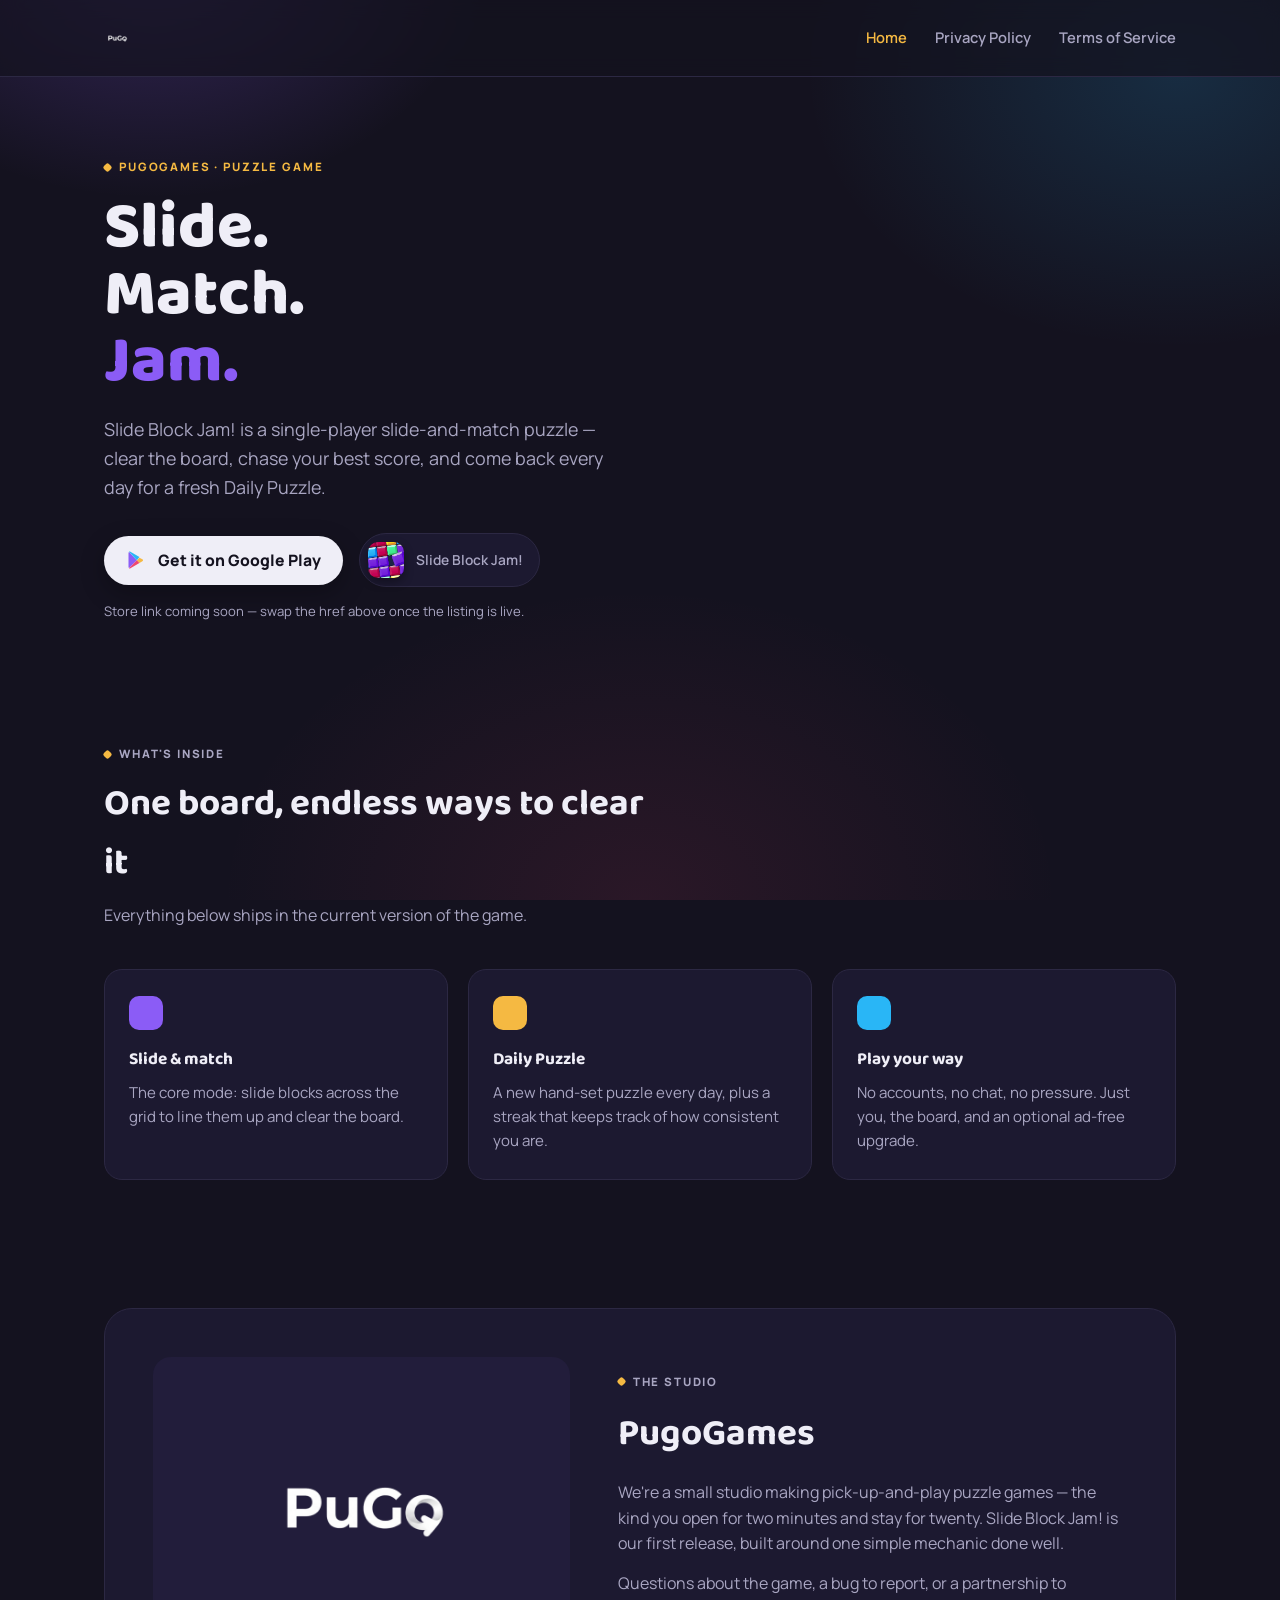
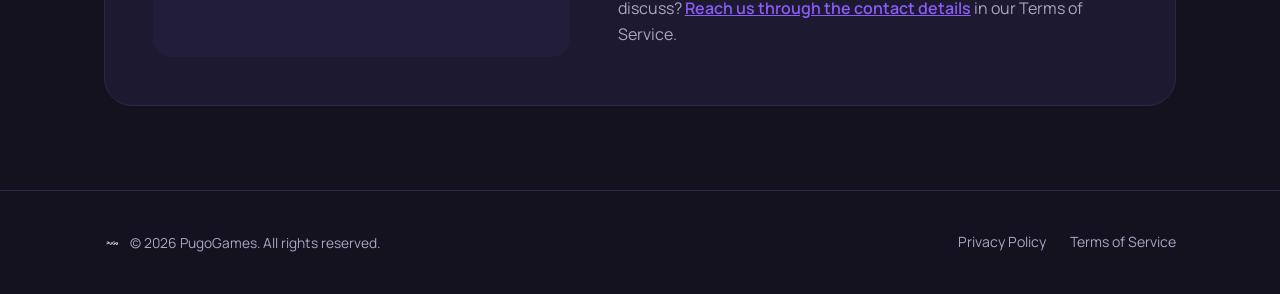
==== index.html @ 14d27149 "Add files via upload" ====
<!DOCTYPE html>
<html lang="en">
<head>
<meta charset="UTF-8">
<meta name="viewport" content="width=device-width, initial-scale=1.0">
<title>PugoGames — Slide Block Jam!</title>
<meta name="description" content="PugoGames is the studio behind Slide Block Jam!, a slide-and-match puzzle game for mobile. Get the game, and find our Privacy Policy and Terms of Service.">
<link rel="icon" href="slide-block-jam-icon.png">
<link rel="stylesheet" href="style.css">
</head>
<body>
<div class="bg-glow"></div>

<nav class="site-nav">
  <div class="wrap">
    <a href="index.html" class="brand">
      <img src="pugo-logo.png" alt="PugoGames logo">
    </a>
    <ul class="nav-links">
      <li><a href="index.html" class="current">Home</a></li>
      <li><a href="privacy/">Privacy Policy</a></li>
      <li><a href="terms/">Terms of Service</a></li>
    </ul>
  </div>
</nav>

<header class="hero">
  <div class="wrap hero-grid">
    <div>
      <p class="eyebrow">PugoGames · Puzzle Game</p>
      <h1 class="title">Slide.<br>Match.<br><span class="sw">Jam.</span></h1>
      <p class="tagline">Slide Block Jam! is a single-player slide-and-match puzzle — clear the board, chase your best score, and come back every day for a fresh Daily Puzzle.</p>
      <div class="cta-row">
        <a class="btn-store" href="#" aria-label="Get Slide Block Jam on Google Play">
          <svg viewBox="0 0 24 24" fill="none" xmlns="http://www.w3.org/2000/svg" aria-hidden="true">
            <path d="M3.6 2.4c-.4.3-.6.8-.6 1.4v16.4c0 .6.2 1.1.6 1.4l.1.1L13 12.4v-.1L3.7 2.3l-.1.1z" fill="#8b5cf6"/>
            <path d="M16.1 15.5l-3.1-3.1v-.1l3.1-3.1 3.6 2c1 .6 1 1.6 0 2.2l-3.6 2.1z" fill="#f5b942"/>
            <path d="M16.1 15.5L13 12.3 3.6 21.8c.4.4 1 .4 1.7.1l10.8-6.4" fill="#ef476f"/>
            <path d="M16.1 8.5L5.3 2.1c-.7-.4-1.3-.3-1.7 0L13 12.3l3.1-3.8z" fill="#29b6f6"/>
          </svg>
          Get it on Google Play
        </a>
        <div class="app-icon-badge">
          <img src="slide-block-jam-icon.png" alt="Slide Block Jam! app icon">
          <span>Slide Block Jam!</span>
        </div>
      </div>
      <p class="store-note" style="margin-top:14px;">Store link coming soon — swap the href above once the listing is live.</p>
    </div>

    <div class="grid-stage" aria-hidden="true">
      <div class="block-grid">
        <div class="block b-violet"></div>
        <div class="block b-coral"></div>
        <div class="block b-gold"></div>
        <div class="block b-teal"></div>

        <div class="block b-teal"></div>
        <div class="block b-coral"></div>
        <div class="block b-green"></div>
        <div class="block b-violet"></div>

        <div class="block b-violet"></div>
        <div class="block b-violet"></div>
        <div class="block empty"></div>
        <div class="block b-violet"></div>

        <div class="block b-coral"></div>
        <div class="block b-violet"></div>
        <div class="block b-coral"></div>
        <div class="block b-violet"></div>
      </div>
    </div>
  </div>
</header>

<section id="game">
  <div class="wrap">
    <div class="section-head">
      <p class="eyebrow">What's inside</p>
      <h2 class="h2">One board, endless ways to clear it</h2>
      <p>Everything below ships in the current version of the game.</p>
    </div>
    <div class="feature-row">
      <div class="feature-card">
        <div class="dot b-violet" style="background:var(--violet);"></div>
        <h3>Slide &amp; match</h3>
        <p>The core mode: slide blocks across the grid to line them up and clear the board.</p>
      </div>
      <div class="feature-card">
        <div class="dot" style="background:var(--gold);"></div>
        <h3>Daily Puzzle</h3>
        <p>A new hand-set puzzle every day, plus a streak that keeps track of how consistent you are.</p>
      </div>
      <div class="feature-card">
        <div class="dot" style="background:var(--teal);"></div>
        <h3>Play your way</h3>
        <p>No accounts, no chat, no pressure. Just you, the board, and an optional ad-free upgrade.</p>
      </div>
    </div>
  </div>
</section>

<section id="studio">
  <div class="wrap">
    <div class="studio">
      <div class="studio-mark">
        <img src="pugo-logo.png" alt="PugoGames logo">
      </div>
      <div>
        <p class="eyebrow">The studio</p>
        <h2 class="h2">PugoGames</h2>
        <p>We're a small studio making pick-up-and-play puzzle games — the kind you open for two minutes and stay for twenty. Slide Block Jam! is our first release, built around one simple mechanic done well.</p>
        <p>Questions about the game, a bug to report, or a partnership to discuss? <a href="terms/" style="color:var(--violet); font-weight:600;">Reach us through the contact details</a> in our Terms of Service.</p>
      </div>
    </div>
  </div>
</section>

<footer class="site-footer">
  <div class="wrap">
    <div class="footer-row">
      <div class="footer-brand">
        <img src="pugo-logo.png" alt="PugoGames">
        <span>© 2026 PugoGames. All rights reserved.</span>
      </div>
      <ul class="footer-links">
        <li><a href="privacy/">Privacy Policy</a></li>
        <li><a href="terms/">Terms of Service</a></li>
      </ul>
    </div>
  </div>
</footer>

</body>
</html>
---- style.css ----
/* =========================================================
   PugoGames — site stylesheet
   Palette pulled from the Slide Block Jam! app icon:
   violet / coral / gold / teal / green gems on deep ink navy.
   ========================================================= */

@import url('https://fonts.googleapis.com/css2?family=Baloo+2:wght@500;700;800&family=Manrope:wght@400;500;600;700;800&display=swap');

:root{
  --ink:#14121f;
  --panel:#1c1930;
  --panel-2:#221d3b;
  --line:#2c2843;
  --text:#efeef7;
  --muted:#a9a6c2;

  --violet:#8b5cf6;
  --violet-deep:#6a3fae;
  --coral:#ef476f;
  --gold:#f5b942;
  --teal:#29b6f6;
  --green:#34d399;

  --radius-lg:28px;
  --radius-md:18px;
  --radius-sm:10px;

  --font-display:'Baloo 2', system-ui, sans-serif;
  --font-body:'Manrope', -apple-system, BlinkMacSystemFont, "Segoe UI", sans-serif;
}

*,*::before,*::after{ box-sizing:border-box; }
html{ scroll-behavior:smooth; }

body{
  margin:0;
  background:var(--ink);
  color:var(--text);
  font-family:var(--font-body);
  line-height:1.6;
  font-size:16px;
  -webkit-font-smoothing:antialiased;
}

a{ color:inherit; }
img{ max-width:100%; display:block; }

.wrap{
  max-width:1120px;
  margin:0 auto;
  padding:0 24px;
}

/* ---------- background texture ---------- */
.bg-glow{
  position:fixed;
  inset:0;
  z-index:-1;
  background:
    radial-gradient(560px 420px at 12% -6%, rgba(139,92,246,0.28), transparent 60%),
    radial-gradient(620px 460px at 92% 8%, rgba(41,182,246,0.16), transparent 60%),
    radial-gradient(700px 520px at 50% 100%, rgba(239,71,111,0.10), transparent 60%),
    var(--ink);
}

/* ---------- nav ---------- */
.site-nav{
  position:sticky; top:0; z-index:40;
  backdrop-filter:blur(10px);
  background:rgba(20,18,31,0.72);
  border-bottom:1px solid var(--line);
}
.site-nav .wrap{
  display:flex; align-items:center; justify-content:space-between;
  height:76px;
}
.brand{
  display:flex; align-items:center; gap:12px;
  text-decoration:none;
  font-family:var(--font-display);
  font-weight:700;
  font-size:1.05rem;
  letter-spacing:0.01em;
}
.brand img{ height:26px; width:auto; }
.nav-links{
  display:flex; align-items:center; gap:28px;
  list-style:none; margin:0; padding:0;
  font-size:0.92rem; font-weight:600;
}
.nav-links a{
  text-decoration:none; color:var(--muted);
  transition:color .18s ease;
}
.nav-links a:hover, .nav-links a:focus-visible{ color:var(--text); }
.nav-links a.current{ color:var(--gold); }

/* ---------- hero ---------- */
.hero{
  padding:76px 0 40px;
}
.hero-grid{
  display:grid;
  grid-template-columns:1.05fr 0.95fr;
  gap:56px;
  align-items:center;
}
.eyebrow{
  display:inline-flex; align-items:center; gap:8px;
  font-family:var(--font-body);
  font-weight:800; font-size:0.72rem;
  letter-spacing:0.16em; text-transform:uppercase;
  color:var(--gold);
  margin:0 0 18px;
}
.eyebrow::before{
  content:""; width:7px; height:7px; border-radius:2px;
  background:var(--gold); display:inline-block;
  transform:rotate(45deg);
}
h1.title{
  font-family:var(--font-display);
  font-weight:800;
  font-size:clamp(2.5rem, 5.4vw, 4.1rem);
  line-height:1.02;
  margin:0 0 20px;
  letter-spacing:0.002em;
}
h1.title .sw{ color:var(--violet); }
.tagline{
  color:var(--muted);
  font-size:1.12rem;
  max-width:46ch;
  margin:0 0 32px;
}
.cta-row{
  display:flex; align-items:center; gap:16px; flex-wrap:wrap;
}
.btn-store{
  display:inline-flex; align-items:center; gap:12px;
  background:var(--text); color:var(--ink);
  padding:12px 22px; border-radius:100px;
  font-weight:800; font-size:0.98rem;
  text-decoration:none;
  box-shadow:0 8px 24px rgba(0,0,0,0.28);
  transition:transform .18s ease, box-shadow .18s ease;
}
.btn-store:hover{ transform:translateY(-2px); box-shadow:0 12px 30px rgba(0,0,0,0.34); }
.btn-store svg{ width:20px; height:20px; flex:none; }
.store-note{
  font-size:0.82rem; color:var(--muted);
}
.app-icon-badge{
  display:inline-flex; align-items:center; gap:12px;
  padding:8px 16px 8px 8px;
  border:1px solid var(--line);
  border-radius:100px;
  background:var(--panel);
}
.app-icon-badge img{
  width:36px; height:36px; border-radius:10px;
  box-shadow:0 4px 10px rgba(0,0,0,0.35);
}
.app-icon-badge span{ font-size:0.86rem; color:var(--muted); font-weight:600; }

/* ---------- signature block-grid visual ---------- */
.grid-stage{
  position:relative;
  aspect-ratio:1/1;
  max-width:420px;
  margin:0 auto;
}
.block-grid{
  display:grid;
  grid-template-columns:repeat(4,1fr);
  grid-template-rows:repeat(4,1fr);
  gap:12px;
  width:100%; height:100%;
}
.block{
  border-radius:16px;
  position:relative;
  box-shadow:
    inset 0 2px 0 rgba(255,255,255,0.35),
    inset 0 -10px 18px rgba(0,0,0,0.25),
    0 10px 18px rgba(0,0,0,0.30);
  transform:translateY(0);
  animation:drift 5.5s ease-in-out infinite;
  cursor:pointer;
  transition:transform .25s ease, box-shadow .25s ease, filter .25s ease;
}
.block:hover{
  transform:translateY(-8px) scale(1.04);
  filter:brightness(1.12);
  box-shadow:
    inset 0 2px 0 rgba(255,255,255,0.45),
    inset 0 -10px 18px rgba(0,0,0,0.25),
    0 18px 26px rgba(0,0,0,0.38);
}
.block.empty{ box-shadow:none; background:transparent; animation:none; }
.b-violet{ background:linear-gradient(155deg,#a680ff,var(--violet) 55%,#5c2fb0); }
.b-coral{ background:linear-gradient(155deg,#ff86a4,var(--coral) 55%,#b81f45); }
.b-gold{ background:linear-gradient(155deg,#ffe08a,var(--gold) 55%,#c98a10); }
.b-teal{ background:linear-gradient(155deg,#8fe0ff,var(--teal) 55%,#0f7fb0); }
.b-green{ background:linear-gradient(155deg,#94f5cf,var(--green) 55%,#0f9a6c); }

.block:nth-child(1){ animation-delay:.0s }
.block:nth-child(2){ animation-delay:.6s }
.block:nth-child(3){ animation-delay:1.2s }
.block:nth-child(4){ animation-delay:.3s }
.block:nth-child(5){ animation-delay:.9s }
.block:nth-child(6){ animation-delay:1.5s }
.block:nth-child(7){ animation-delay:.15s }
.block:nth-child(8){ animation-delay:.75s }
.block:nth-child(9){ animation-delay:1.35s }
.block:nth-child(10){ animation-delay:.45s }
.block:nth-child(11){ animation-delay:1.05s }
.block:nth-child(12){ animation-delay:1.65s }
.block:nth-child(13){ animation-delay:.25s }
.block:nth-child(14){ animation-delay:.85s }
.block:nth-child(15){ animation-delay:1.45s }
.block:nth-child(16){ animation-delay:.55s }

@keyframes drift{
  0%, 100%{ transform:translateY(0); }
  50%{ transform:translateY(-7px); }
}
@media (prefers-reduced-motion: reduce){
  .block{ animation:none !important; transition:none !important; }
}

/* ---------- sections ---------- */
section{ padding:64px 0; }
.section-head{ max-width:56ch; margin:0 0 40px; }
.section-head .eyebrow{ margin-bottom:12px; }
h2.h2{
  font-family:var(--font-display);
  font-weight:700;
  font-size:clamp(1.7rem, 3vw, 2.3rem);
  margin:0 0 10px;
}
.section-head p{ color:var(--muted); margin:0; }

.feature-row{
  display:grid;
  grid-template-columns:repeat(3,1fr);
  gap:20px;
}
.feature-card{
  background:var(--panel);
  border:1px solid var(--line);
  border-radius:var(--radius-md);
  padding:26px 24px;
}
.feature-card .dot{
  width:34px; height:34px; border-radius:10px;
  margin-bottom:16px;
}
.feature-card h3{
  font-family:var(--font-display);
  font-size:1.08rem; margin:0 0 8px; font-weight:700;
}
.feature-card p{
  color:var(--muted); font-size:0.94rem; margin:0;
}

.studio{
  display:grid;
  grid-template-columns:0.9fr 1.1fr;
  gap:48px;
  align-items:center;
  background:var(--panel);
  border:1px solid var(--line);
  border-radius:var(--radius-lg);
  padding:48px;
}
.studio-mark{
  display:flex; align-items:center; justify-content:center;
  background:var(--panel-2);
  border-radius:var(--radius-md);
  padding:40px;
}
.studio-mark img{ width:100%; max-width:220px; }
.studio h2.h2{ margin-bottom:16px; }
.studio p{ color:var(--muted); margin:0 0 14px; }
.studio p:last-child{ margin-bottom:0; }

/* ---------- footer ---------- */
footer.site-footer{
  border-top:1px solid var(--line);
  padding:40px 0;
  margin-top:20px;
}
.footer-row{
  display:flex; align-items:center; justify-content:space-between;
  flex-wrap:wrap; gap:16px;
}
.footer-brand{
  display:flex; align-items:center; gap:10px;
  font-size:0.86rem; color:var(--muted);
}
.footer-brand img{ height:16px; }
.footer-links{
  display:flex; gap:24px; list-style:none; margin:0; padding:0;
  font-size:0.88rem;
}
.footer-links a{
  text-decoration:none; color:var(--muted);
  transition:color .18s ease;
}
.footer-links a:hover{ color:var(--text); }
.footer-fine{
  color:var(--muted); font-size:0.78rem; margin-top:18px;
}

/* ---------- responsive ---------- */
@media (max-width: 880px){
  .hero-grid{ grid-template-columns:1fr; }
  .grid-stage{ order:-1; max-width:320px; }
  .feature-row{ grid-template-columns:1fr; }
  .studio{ grid-template-columns:1fr; padding:32px; }
  .nav-links{ gap:18px; }
}

/* ---------- legal pages (privacy / terms) ---------- */
.legal-wrap{ max-width:760px; margin:0 auto; padding:48px 24px 96px; }
.legal-wrap h1{ font-family:var(--font-display); font-size:1.9rem; margin:0 0 4px; }
.legal-wrap .updated{ color:var(--muted); font-size:0.92rem; margin-bottom:32px; }
.legal-wrap h2{ font-size:1.25rem; margin:40px 0 12px; padding-top:8px; border-top:1px solid var(--line); font-family:var(--font-display); }
.legal-wrap h2:first-of-type{ border-top:none; padding-top:0; }
.legal-wrap h3{ font-size:1.02rem; margin:22px 0 8px; color:var(--violet); }
.legal-wrap p, .legal-wrap li{ color:var(--text); }
.legal-wrap ul{ padding-left:1.3em; }
.legal-wrap li{ margin-bottom:6px; }
.legal-wrap a{ color:var(--violet); }
.legal-wrap .card{ background:var(--panel); border:1px solid var(--line); border-radius:12px; padding:16px 20px; margin:16px 0; }
.legal-wrap .notice{ background:rgba(245,185,66,0.10); border:1px solid rgba(245,185,66,0.4); border-radius:12px; padding:16px 20px; margin:28px 0; font-size:0.94rem; }
.legal-wrap table{ width:100%; border-collapse:collapse; margin:12px 0; }
.legal-wrap th, .legal-wrap td{ text-align:left; padding:8px 10px; border-bottom:1px solid var(--line); font-size:0.94rem; vertical-align:top; }
.legal-wrap th{ color:var(--muted); font-weight:600; }
.legal-wrap .caps{ font-size:0.92rem; text-transform:uppercase; letter-spacing:0.02em; color:var(--muted); }
.legal-wrap footer{ margin-top:56px; padding-top:20px; border-top:1px solid var(--line); color:var(--muted); font-size:0.85rem; }
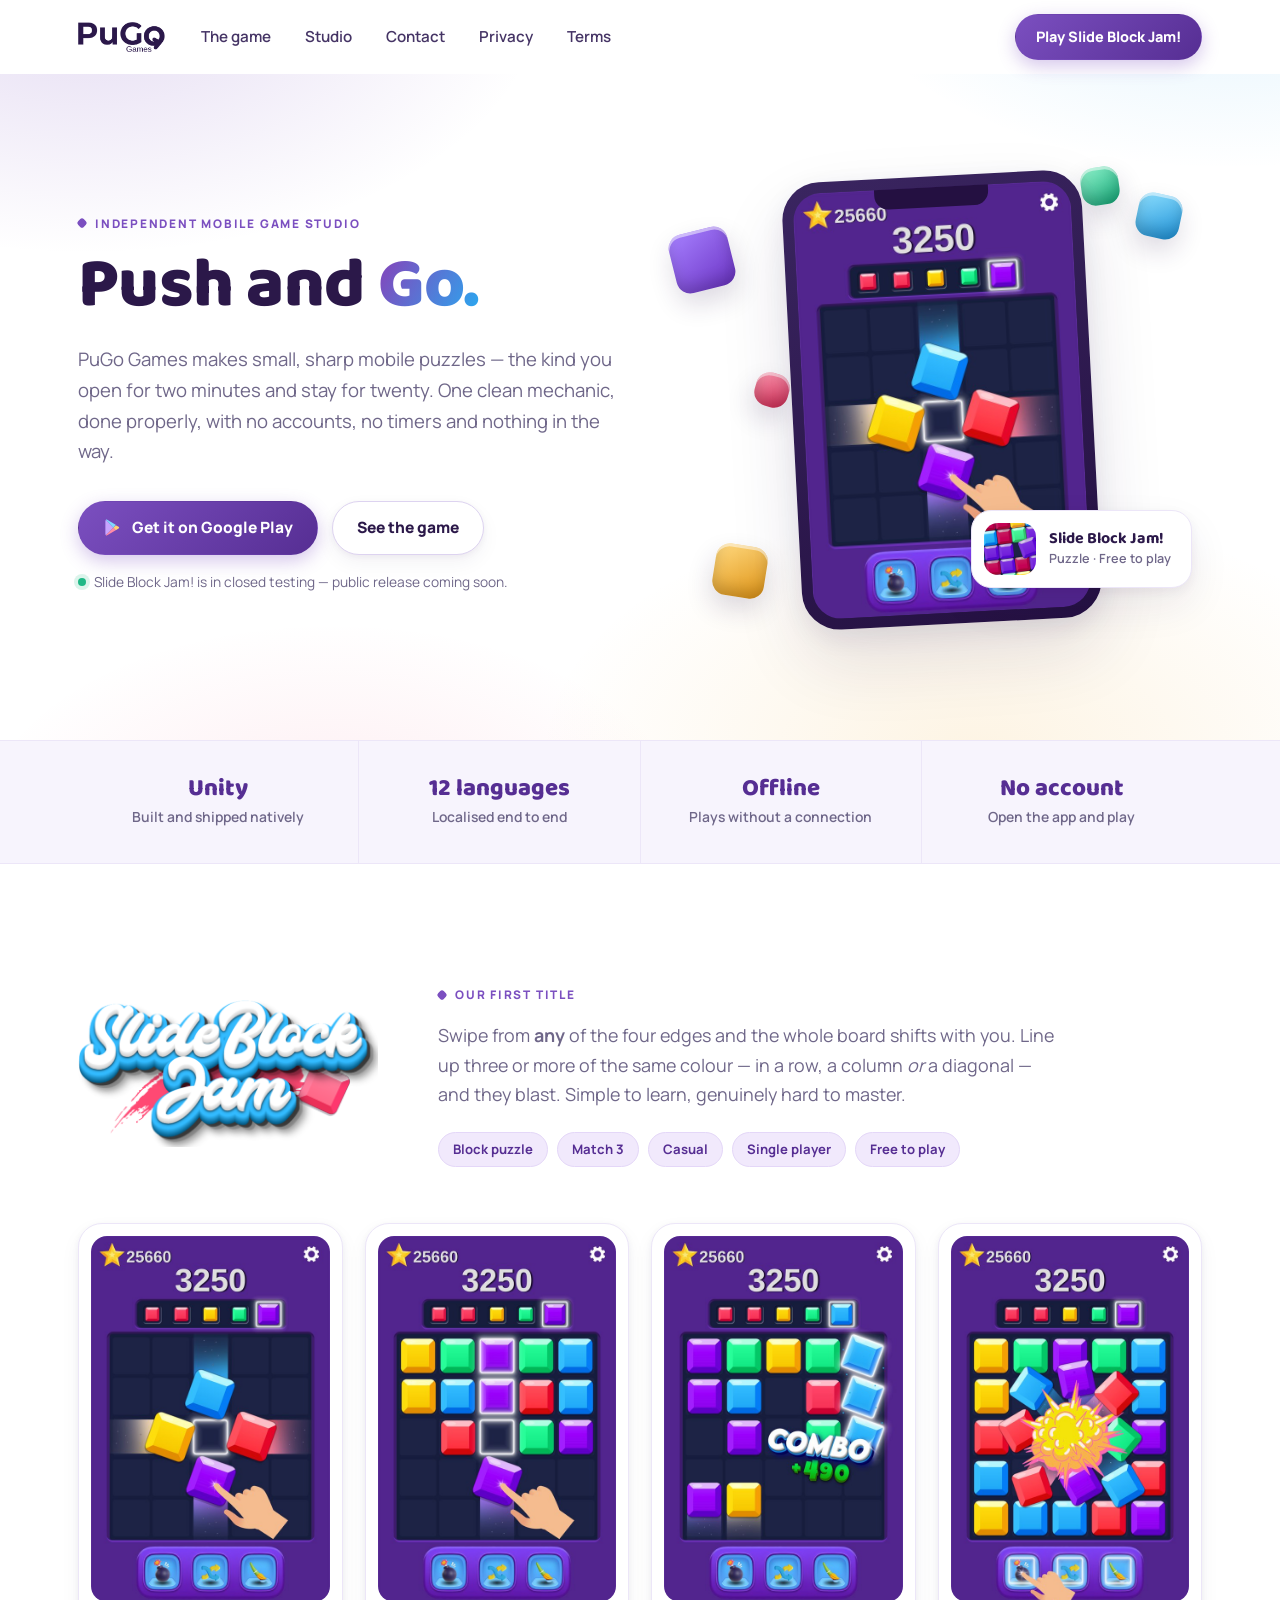
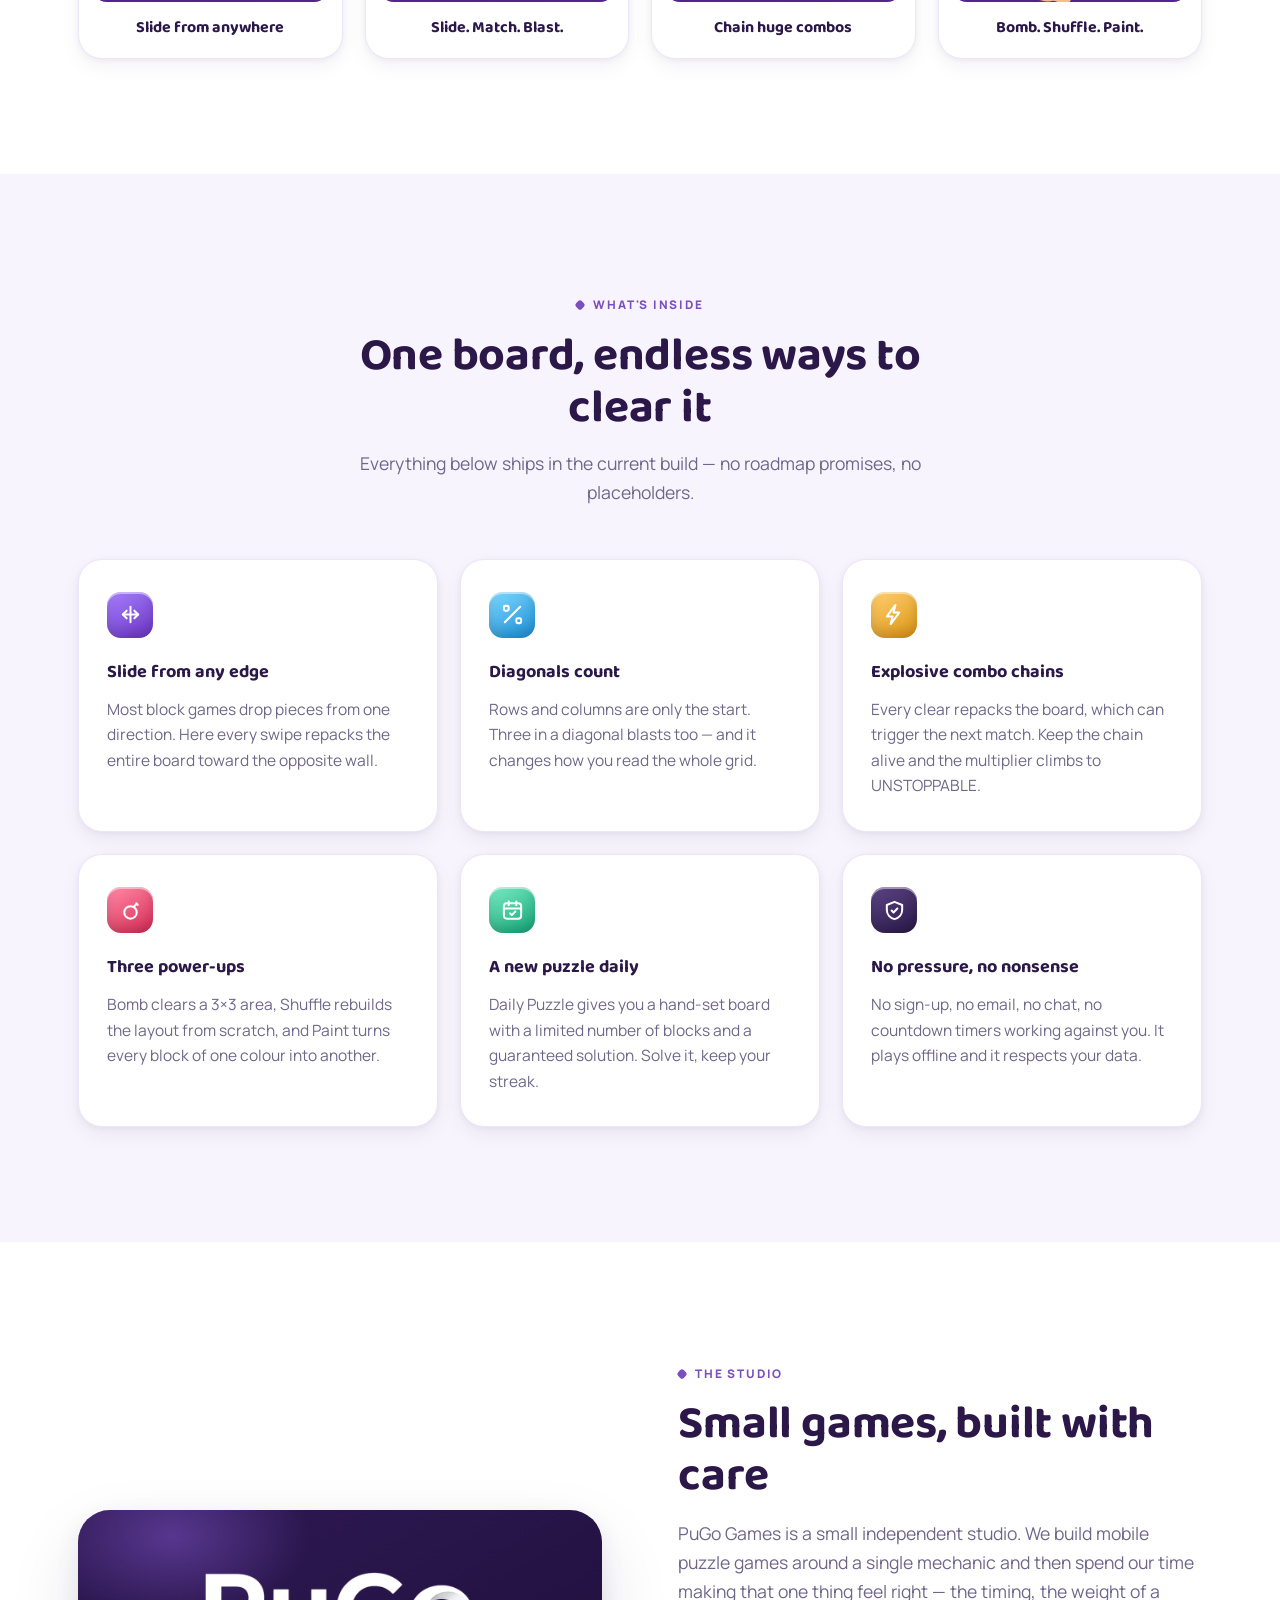
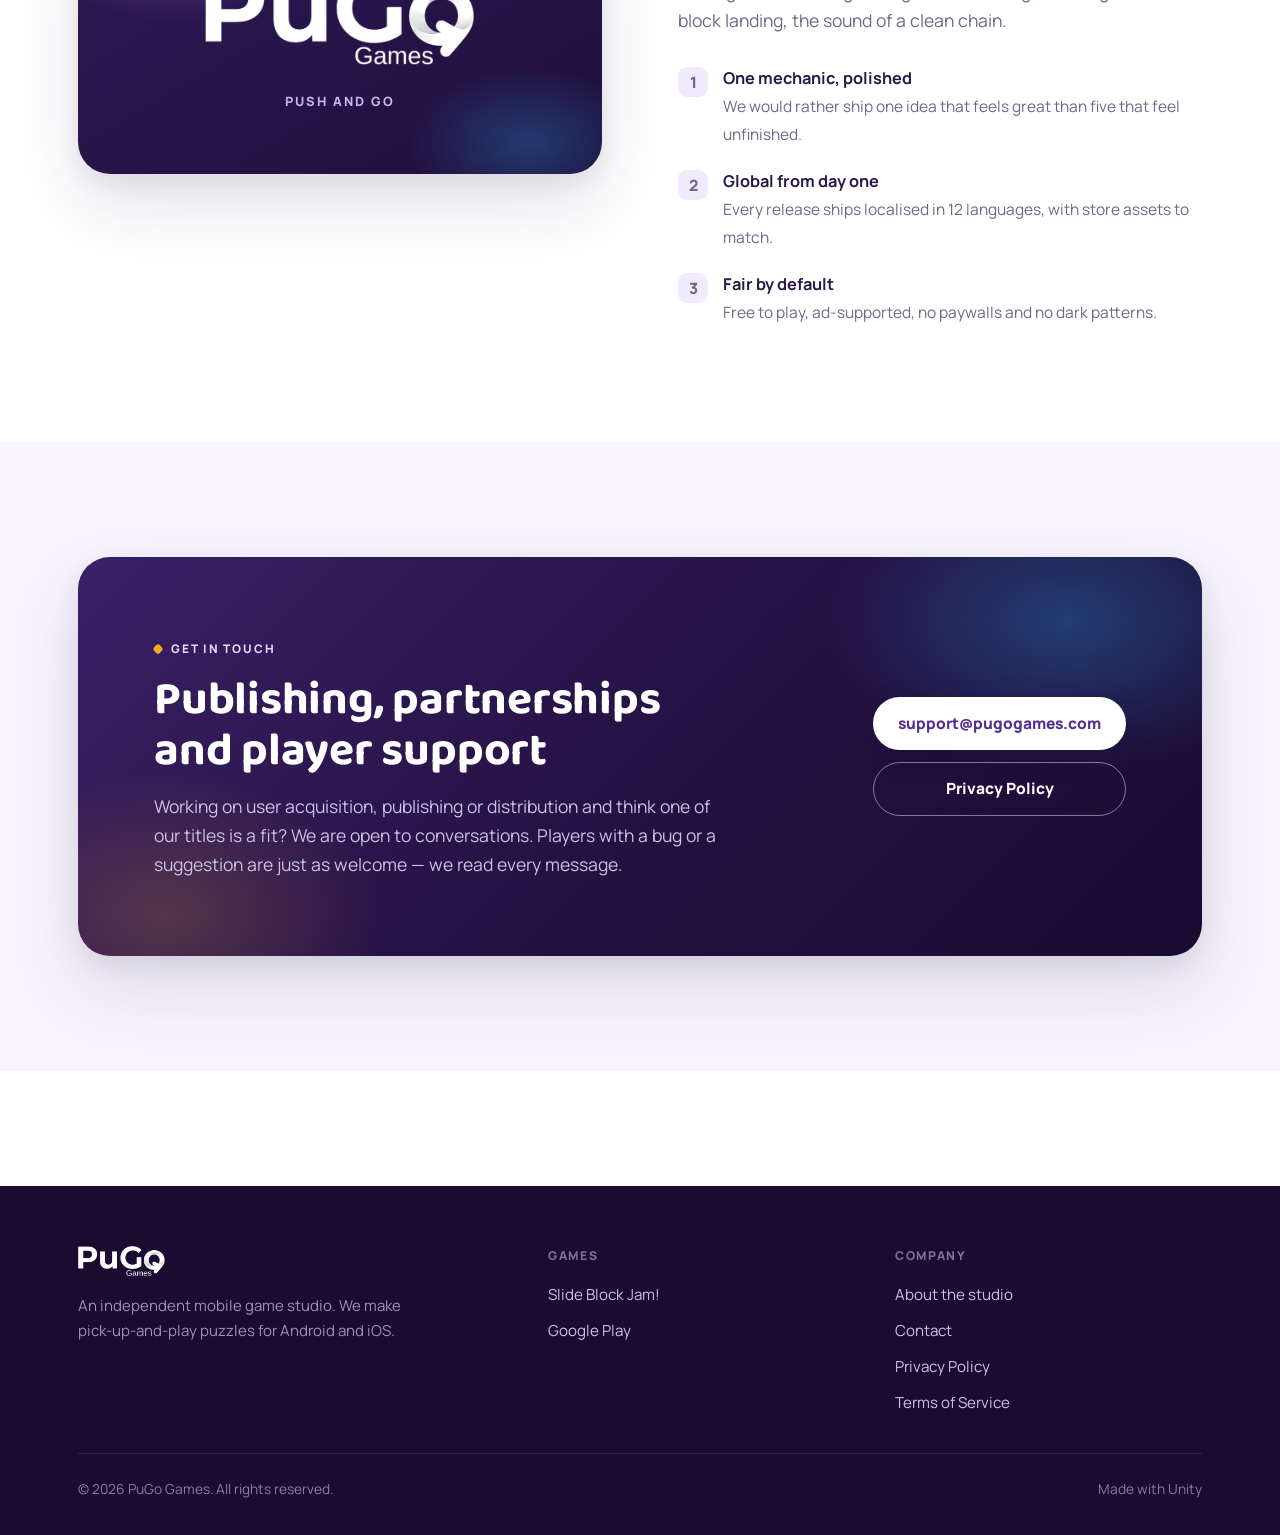
==== commit 06cc5ffe: "Add files via upload" ====
--- a/index.html
+++ b/index.html
@@ -3,134 +3,324 @@
 <head>
 <meta charset="UTF-8">
 <meta name="viewport" content="width=device-width, initial-scale=1.0">
-<title>PugoGames — Slide Block Jam!</title>
-<meta name="description" content="PugoGames is the studio behind Slide Block Jam!, a slide-and-match puzzle game for mobile. Get the game, and find our Privacy Policy and Terms of Service.">
-<link rel="icon" href="slide-block-jam-icon.png">
+<title>PuGo Games — Mobile puzzle games. Push and Go.</title>
+<meta name="description" content="PuGo Games is an independent mobile game studio building pick-up-and-play puzzles. Our first title is Slide Block Jam! — slide blocks from any edge, match colours and clear the board.">
+<meta name="theme-color" content="#7b4fc0">
+<link rel="canonical" href="https://pugogames.com/">
+
+<meta property="og:type" content="website">
+<meta property="og:url" content="https://pugogames.com/">
+<meta property="og:site_name" content="PuGo Games">
+<meta property="og:title" content="PuGo Games — Mobile puzzle games. Push and Go.">
+<meta property="og:description" content="An independent mobile game studio building pick-up-and-play puzzles. First title: Slide Block Jam!">
+<meta property="og:image" content="https://pugogames.com/sbj-icon.png">
+<meta name="twitter:card" content="summary_large_image">
+
+<link rel="icon" href="sbj-icon.png">
+<link rel="apple-touch-icon" href="sbj-icon.png">
+
+<link rel="preconnect" href="https://fonts.googleapis.com">
+<link rel="preconnect" href="https://fonts.gstatic.com" crossorigin>
+<link href="https://fonts.googleapis.com/css2?family=Baloo+2:wght@600;700;800&family=Manrope:wght@400;500;600;700;800&display=swap" rel="stylesheet">
 <link rel="stylesheet" href="style.css">
+<script>document.documentElement.classList.add('js');</script>
 </head>
 <body>
-<div class="bg-glow"></div>
+
+<a class="skip-link" href="#main">Skip to content</a>
 
 <nav class="site-nav">
-  <div class="wrap">
-    <a href="index.html" class="brand">
-      <img src="pugo-logo.png" alt="PugoGames logo">
+  <div class="wrap nav-inner">
+    <a href="./" class="brand" aria-label="PuGo Games — home">
+      <img src="pugo-wordmark-ink.png" alt="PuGo Games" width="640" height="221">
     </a>
-    <ul class="nav-links">
-      <li><a href="index.html" class="current">Home</a></li>
-      <li><a href="privacy/">Privacy Policy</a></li>
-      <li><a href="terms/">Terms of Service</a></li>
+
+    <ul class="nav-links" id="nav-links">
+      <li><a href="#game">The game</a></li>
+      <li><a href="#studio">Studio</a></li>
+      <li><a href="#contact">Contact</a></li>
+      <li><a href="privacy/">Privacy</a></li>
+      <li><a href="terms/">Terms</a></li>
     </ul>
+
+    <a class="btn btn-primary btn-sm nav-cta" href="#game">Play Slide Block Jam!</a>
+
+    <button class="nav-toggle" type="button" aria-expanded="false" aria-controls="nav-links" aria-label="Menu">
+      <span></span><span></span><span></span>
+    </button>
   </div>
 </nav>
 
-<header class="hero">
-  <div class="wrap hero-grid">
-    <div>
-      <p class="eyebrow">PugoGames · Puzzle Game</p>
-      <h1 class="title">Slide.<br>Match.<br><span class="sw">Jam.</span></h1>
-      <p class="tagline">Slide Block Jam! is a single-player slide-and-match puzzle — clear the board, chase your best score, and come back every day for a fresh Daily Puzzle.</p>
-      <div class="cta-row">
-        <a class="btn-store" href="#" aria-label="Get Slide Block Jam on Google Play">
-          <svg viewBox="0 0 24 24" fill="none" xmlns="http://www.w3.org/2000/svg" aria-hidden="true">
-            <path d="M3.6 2.4c-.4.3-.6.8-.6 1.4v16.4c0 .6.2 1.1.6 1.4l.1.1L13 12.4v-.1L3.7 2.3l-.1.1z" fill="#8b5cf6"/>
-            <path d="M16.1 15.5l-3.1-3.1v-.1l3.1-3.1 3.6 2c1 .6 1 1.6 0 2.2l-3.6 2.1z" fill="#f5b942"/>
-            <path d="M16.1 15.5L13 12.3 3.6 21.8c.4.4 1 .4 1.7.1l10.8-6.4" fill="#ef476f"/>
-            <path d="M16.1 8.5L5.3 2.1c-.7-.4-1.3-.3-1.7 0L13 12.3l3.1-3.8z" fill="#29b6f6"/>
-          </svg>
-          Get it on Google Play
-        </a>
-        <div class="app-icon-badge">
-          <img src="slide-block-jam-icon.png" alt="Slide Block Jam! app icon">
-          <span>Slide Block Jam!</span>
-        </div>
-      </div>
-      <p class="store-note" style="margin-top:14px;">Store link coming soon — swap the href above once the listing is live.</p>
-    </div>
-
-    <div class="grid-stage" aria-hidden="true">
-      <div class="block-grid">
-        <div class="block b-violet"></div>
-        <div class="block b-coral"></div>
-        <div class="block b-gold"></div>
-        <div class="block b-teal"></div>
-
-        <div class="block b-teal"></div>
-        <div class="block b-coral"></div>
-        <div class="block b-green"></div>
-        <div class="block b-violet"></div>
-
-        <div class="block b-violet"></div>
-        <div class="block b-violet"></div>
-        <div class="block empty"></div>
-        <div class="block b-violet"></div>
-
-        <div class="block b-coral"></div>
-        <div class="block b-violet"></div>
-        <div class="block b-coral"></div>
-        <div class="block b-violet"></div>
-      </div>
-    </div>
-  </div>
-</header>
-
-<section id="game">
-  <div class="wrap">
-    <div class="section-head">
-      <p class="eyebrow">What's inside</p>
-      <h2 class="h2">One board, endless ways to clear it</h2>
-      <p>Everything below ships in the current version of the game.</p>
-    </div>
-    <div class="feature-row">
-      <div class="feature-card">
-        <div class="dot b-violet" style="background:var(--violet);"></div>
-        <h3>Slide &amp; match</h3>
-        <p>The core mode: slide blocks across the grid to line them up and clear the board.</p>
-      </div>
-      <div class="feature-card">
-        <div class="dot" style="background:var(--gold);"></div>
-        <h3>Daily Puzzle</h3>
-        <p>A new hand-set puzzle every day, plus a streak that keeps track of how consistent you are.</p>
-      </div>
-      <div class="feature-card">
-        <div class="dot" style="background:var(--teal);"></div>
-        <h3>Play your way</h3>
-        <p>No accounts, no chat, no pressure. Just you, the board, and an optional ad-free upgrade.</p>
-      </div>
-    </div>
-  </div>
-</section>
-
-<section id="studio">
-  <div class="wrap">
-    <div class="studio">
-      <div class="studio-mark">
-        <img src="pugo-logo.png" alt="PugoGames logo">
-      </div>
+<main id="main">
+
+  <!-- ============ HERO ============ -->
+  <header class="hero">
+    <div class="wrap hero-grid">
       <div>
-        <p class="eyebrow">The studio</p>
-        <h2 class="h2">PugoGames</h2>
-        <p>We're a small studio making pick-up-and-play puzzle games — the kind you open for two minutes and stay for twenty. Slide Block Jam! is our first release, built around one simple mechanic done well.</p>
-        <p>Questions about the game, a bug to report, or a partnership to discuss? <a href="terms/" style="color:var(--violet); font-weight:600;">Reach us through the contact details</a> in our Terms of Service.</p>
-      </div>
-    </div>
-  </div>
-</section>
+        <p class="eyebrow">Independent mobile game studio</p>
+        <h1 class="h-xl">Push and <span class="accent">Go.</span></h1>
+        <p class="lede">
+          PuGo Games makes small, sharp mobile puzzles — the kind you open for two
+          minutes and stay for twenty. One clean mechanic, done properly, with no
+          accounts, no timers and nothing in the way.
+        </p>
+
+        <div class="cta-row">
+          <a class="btn btn-primary" href="https://play.google.com/store/apps/details?id=com.pugogames.slideblockjam">
+            <svg viewBox="0 0 24 24" aria-hidden="true">
+              <path d="M3.6 2.4c-.4.3-.6.8-.6 1.4v16.4c0 .6.2 1.1.6 1.4l.1.1L13 12.4v-.1L3.7 2.3l-.1.1z" fill="#c8a4ff"/>
+              <path d="M16.1 15.5l-3.1-3.1v-.1l3.1-3.1 3.6 2c1 .6 1 1.6 0 2.2l-3.6 2.1z" fill="#ffd071"/>
+              <path d="M16.1 15.5L13 12.3 3.6 21.8c.4.4 1 .4 1.7.1l10.8-6.4" fill="#ff8ba7"/>
+              <path d="M16.1 8.5L5.3 2.1c-.7-.4-1.3-.3-1.7 0L13 12.3l3.1-3.8z" fill="#7fd8ff"/>
+            </svg>
+            Get it on Google Play
+          </a>
+          <a class="btn btn-ghost" href="#game">See the game</a>
+        </div>
+
+        <p class="cta-note">
+          <span class="dot-live" aria-hidden="true"></span>
+          Slide Block Jam! is in closed testing — public release coming soon.
+        </p>
+      </div>
+
+      <div class="hero-visual" aria-hidden="true">
+        <span class="chip c1"></span>
+        <span class="chip c2"></span>
+        <span class="chip c3"></span>
+        <span class="chip c4"></span>
+        <span class="chip c5"></span>
+
+        <div class="phone">
+          <img src="shot-1.jpg" alt="" width="560" height="858" fetchpriority="high">
+        </div>
+
+        <div class="icon-card">
+          <img src="sbj-icon.png" alt="" width="512" height="512">
+          <div>
+            <div class="ic-name">Slide Block Jam!</div>
+            <div class="ic-sub">Puzzle · Free to play</div>
+          </div>
+        </div>
+      </div>
+    </div>
+  </header>
+
+  <!-- ============ FACTS ============ -->
+  <section class="facts">
+    <div class="wrap">
+      <div class="facts-grid">
+        <div class="fact"><div class="fv">Unity</div><div class="fl">Built and shipped natively</div></div>
+        <div class="fact"><div class="fv">12 languages</div><div class="fl">Localised end to end</div></div>
+        <div class="fact"><div class="fv">Offline</div><div class="fl">Plays without a connection</div></div>
+        <div class="fact"><div class="fv">No account</div><div class="fl">Open the app and play</div></div>
+      </div>
+    </div>
+  </section>
+
+  <!-- ============ GAME ============ -->
+  <section class="sec" id="game">
+    <div class="wrap">
+
+      <div class="game-head reveal">
+        <img class="game-logo" src="sbj-logo.png" alt="Slide Block Jam!" width="620" height="303">
+        <div>
+          <p class="eyebrow">Our first title</p>
+          <p class="lede">
+            Swipe from <strong>any</strong> of the four edges and the whole board shifts
+            with you. Line up three or more of the same colour — in a row, a column
+            <em>or</em> a diagonal — and they blast. Simple to learn, genuinely hard to master.
+          </p>
+          <div class="tag-row">
+            <span class="tag">Block puzzle</span>
+            <span class="tag">Match 3</span>
+            <span class="tag">Casual</span>
+            <span class="tag">Single player</span>
+            <span class="tag">Free to play</span>
+          </div>
+        </div>
+      </div>
+
+      <div class="shots reveal">
+        <figure class="shot">
+          <img src="shot-1.jpg" alt="Slide Block Jam gameplay: a block sliding in from the edge of the board" width="560" height="858" loading="lazy">
+          <figcaption>Slide from anywhere</figcaption>
+        </figure>
+        <figure class="shot">
+          <img src="shot-2.jpg" alt="Slide Block Jam gameplay: matching coloured blocks on the grid" width="560" height="858" loading="lazy">
+          <figcaption>Slide. Match. Blast.</figcaption>
+        </figure>
+        <figure class="shot">
+          <img src="shot-3.jpg" alt="Slide Block Jam gameplay: a combo chain scoring bonus points" width="560" height="858" loading="lazy">
+          <figcaption>Chain huge combos</figcaption>
+        </figure>
+        <figure class="shot">
+          <img src="shot-4.jpg" alt="Slide Block Jam gameplay: a bomb power-up clearing part of the board" width="560" height="858" loading="lazy">
+          <figcaption>Bomb. Shuffle. Paint.</figcaption>
+        </figure>
+      </div>
+
+    </div>
+  </section>
+
+  <!-- ============ FEATURES ============ -->
+  <section class="sec sec-soft">
+    <div class="wrap">
+      <div class="section-head center reveal">
+        <p class="eyebrow">What's inside</p>
+        <h2 class="h-lg">One board, endless ways to clear it</h2>
+        <p class="lede">Everything below ships in the current build — no roadmap promises, no placeholders.</p>
+      </div>
+
+      <div class="features reveal">
+        <article class="feature">
+          <div class="f-ico i-violet"><svg viewBox="0 0 24 24" aria-hidden="true"><path d="M4 12h16M12 4v16"/><path d="m8 8-4 4 4 4M16 8l4 4-4 4"/></svg></div>
+          <h3>Slide from any edge</h3>
+          <p>Most block games drop pieces from one direction. Here every swipe repacks the entire board toward the opposite wall.</p>
+        </article>
+
+        <article class="feature">
+          <div class="f-ico i-teal"><svg viewBox="0 0 24 24" aria-hidden="true"><path d="M4 20 20 4"/><rect x="3" y="3" width="5" height="5" rx="1.5"/><rect x="16" y="16" width="5" height="5" rx="1.5"/></svg></div>
+          <h3>Diagonals count</h3>
+          <p>Rows and columns are only the start. Three in a diagonal blasts too — and it changes how you read the whole grid.</p>
+        </article>
+
+        <article class="feature">
+          <div class="f-ico i-gold"><svg viewBox="0 0 24 24" aria-hidden="true"><path d="m13 2-9 12h6l-2 8 9-12h-6z"/></svg></div>
+          <h3>Explosive combo chains</h3>
+          <p>Every clear repacks the board, which can trigger the next match. Keep the chain alive and the multiplier climbs to UNSTOPPABLE.</p>
+        </article>
+
+        <article class="feature">
+          <div class="f-ico i-coral"><svg viewBox="0 0 24 24" aria-hidden="true"><circle cx="12" cy="14" r="6.5"/><path d="M16 7.5 18.5 5M18 4.5l1.5 1.5"/></svg></div>
+          <h3>Three power-ups</h3>
+          <p>Bomb clears a 3×3 area, Shuffle rebuilds the layout from scratch, and Paint turns every block of one colour into another.</p>
+        </article>
+
+        <article class="feature">
+          <div class="f-ico i-green"><svg viewBox="0 0 24 24" aria-hidden="true"><rect x="3" y="4.5" width="18" height="16" rx="3"/><path d="M8 2.5v4M16 2.5v4M3 10h18"/><path d="m9.5 15 1.8 1.8L15 13"/></svg></div>
+          <h3>A new puzzle daily</h3>
+          <p>Daily Puzzle gives you a hand-set board with a limited number of blocks and a guaranteed solution. Solve it, keep your streak.</p>
+        </article>
+
+        <article class="feature">
+          <div class="f-ico i-ink"><svg viewBox="0 0 24 24" aria-hidden="true"><path d="M12 3 4 6.2v5.4c0 4.6 3.3 8.4 8 9.4 4.7-1 8-4.8 8-9.4V6.2z"/><path d="m9 12 2 2 4-4"/></svg></div>
+          <h3>No pressure, no nonsense</h3>
+          <p>No sign-up, no email, no chat, no countdown timers working against you. It plays offline and it respects your data.</p>
+        </article>
+      </div>
+    </div>
+  </section>
+
+  <!-- ============ STUDIO ============ -->
+  <section class="sec" id="studio">
+    <div class="wrap">
+      <div class="studio-grid">
+        <div class="studio-card reveal">
+          <img src="pugo-wordmark.png" alt="PuGo Games" width="640" height="221">
+          <p class="sc-tag">Push and Go</p>
+        </div>
+
+        <div class="reveal">
+          <p class="eyebrow">The studio</p>
+          <h2 class="h-lg">Small games, built with care</h2>
+          <p class="lede" style="margin-top:16px;">
+            PuGo Games is a small independent studio. We build mobile puzzle games
+            around a single mechanic and then spend our time making that one thing
+            feel right — the timing, the weight of a block landing, the sound of a
+            clean chain.
+          </p>
+
+          <ul class="studio-points">
+            <li>
+              <span class="sp-num">1</span>
+              <div>
+                <strong>One mechanic, polished</strong>
+                <span>We would rather ship one idea that feels great than five that feel unfinished.</span>
+              </div>
+            </li>
+            <li>
+              <span class="sp-num">2</span>
+              <div>
+                <strong>Global from day one</strong>
+                <span>Every release ships localised in 12 languages, with store assets to match.</span>
+              </div>
+            </li>
+            <li>
+              <span class="sp-num">3</span>
+              <div>
+                <strong>Fair by default</strong>
+                <span>Free to play, ad-supported, no paywalls and no dark patterns.</span>
+              </div>
+            </li>
+          </ul>
+        </div>
+      </div>
+    </div>
+  </section>
+
+  <!-- ============ CONTACT ============ -->
+  <section class="sec sec-soft" id="contact">
+    <div class="wrap">
+      <div class="contact reveal">
+        <div class="contact-grid">
+          <div>
+            <p class="eyebrow on-dark">Get in touch</p>
+            <h2 class="h-lg">Publishing, partnerships<br>and player support</h2>
+            <p class="lede">
+              Working on user acquisition, publishing or distribution and think one of
+              our titles is a fit? We are open to conversations. Players with a bug or
+              a suggestion are just as welcome — we read every message.
+            </p>
+          </div>
+          <div class="contact-actions">
+            <a class="btn btn-light" href="mailto:support@pugogames.com">support@pugogames.com</a>
+            <a class="btn btn-outline-light" href="privacy/">Privacy Policy</a>
+          </div>
+        </div>
+      </div>
+    </div>
+  </section>
+
+</main>
 
 <footer class="site-footer">
   <div class="wrap">
-    <div class="footer-row">
-      <div class="footer-brand">
-        <img src="pugo-logo.png" alt="PugoGames">
-        <span>© 2026 PugoGames. All rights reserved.</span>
-      </div>
-      <ul class="footer-links">
-        <li><a href="privacy/">Privacy Policy</a></li>
-        <li><a href="terms/">Terms of Service</a></li>
-      </ul>
+    <div class="footer-top">
+      <div class="f-brand">
+        <img src="pugo-wordmark.png" alt="PuGo Games" width="640" height="221">
+        <p class="footer-blurb">
+          An independent mobile game studio. We make pick-up-and-play puzzles for
+          Android and iOS.
+        </p>
+      </div>
+
+      <div class="f-col">
+        <h4>Games</h4>
+        <ul>
+          <li><a href="#game">Slide Block Jam!</a></li>
+          <li><a href="https://play.google.com/store/apps/details?id=com.pugogames.slideblockjam">Google Play</a></li>
+        </ul>
+      </div>
+
+      <div class="f-col">
+        <h4>Company</h4>
+        <ul>
+          <li><a href="#studio">About the studio</a></li>
+          <li><a href="mailto:support@pugogames.com">Contact</a></li>
+          <li><a href="privacy/">Privacy Policy</a></li>
+          <li><a href="terms/">Terms of Service</a></li>
+        </ul>
+      </div>
+    </div>
+
+    <div class="footer-bottom">
+      <span>© 2026 PuGo Games. All rights reserved.</span>
+      <span>Made with Unity</span>
     </div>
   </div>
 </footer>
 
+<script src="site.js" defer></script>
 </body>
 </html>
--- a/style.css
+++ b/style.css
@@ -1,342 +1,747 @@
 /* =========================================================
-   PugoGames — site stylesheet
-   Palette pulled from the Slide Block Jam! app icon:
-   violet / coral / gold / teal / green gems on deep ink navy.
+   PuGo Games — site stylesheet
+   Light, airy studio design. Brand violet from the
+   Slide Block Jam! app icon, gem accents from the blocks.
    ========================================================= */
 
-@import url('https://fonts.googleapis.com/css2?family=Baloo+2:wght@500;700;800&family=Manrope:wght@400;500;600;700;800&display=swap');
-
 :root{
-  --ink:#14121f;
-  --panel:#1c1930;
-  --panel-2:#221d3b;
-  --line:#2c2843;
-  --text:#efeef7;
-  --muted:#a9a6c2;
-
-  --violet:#8b5cf6;
-  --violet-deep:#6a3fae;
+  /* surfaces */
+  --bg:#ffffff;
+  --bg-soft:#f7f4fd;
+  --surface:#ffffff;
+  --line:#ece6f8;
+  --line-strong:#ddd3f0;
+
+  /* text */
+  --ink:#2b1849;
+  --ink-2:#453465;
+  --muted:#6f6789;
+
+  /* brand */
+  --violet:#7b4fc0;
+  --violet-deep:#562e93;
+  --violet-soft:#f1e9fc;
+
+  /* gem accents */
   --coral:#ef476f;
-  --gold:#f5b942;
-  --teal:#29b6f6;
-  --green:#34d399;
-
-  --radius-lg:28px;
-  --radius-md:18px;
-  --radius-sm:10px;
-
-  --font-display:'Baloo 2', system-ui, sans-serif;
+  --gold:#f0a92a;
+  --teal:#29a9f0;
+  --green:#1fb886;
+
+  /* shape */
+  --r-xl:32px;
+  --r-lg:24px;
+  --r-md:16px;
+
+  /* elevation */
+  --sh-sm:0 2px 6px rgba(43,24,73,.05), 0 8px 20px rgba(43,24,73,.05);
+  --sh-md:0 4px 12px rgba(43,24,73,.06), 0 18px 40px rgba(43,24,73,.08);
+  --sh-lg:0 8px 24px rgba(43,24,73,.08), 0 32px 70px rgba(43,24,73,.12);
+
+  /* type */
+  --font-display:'Baloo 2', system-ui, -apple-system, sans-serif;
   --font-body:'Manrope', -apple-system, BlinkMacSystemFont, "Segoe UI", sans-serif;
+
+  --nav-h:74px;
 }
 
 *,*::before,*::after{ box-sizing:border-box; }
-html{ scroll-behavior:smooth; }
+
+html{
+  scroll-behavior:smooth;
+  scroll-padding-top:calc(var(--nav-h) + 20px);
+  -webkit-text-size-adjust:100%;
+}
 
 body{
   margin:0;
+  background:var(--bg);
+  color:var(--ink);
+  font-family:var(--font-body);
+  font-size:17px;
+  line-height:1.65;
+  -webkit-font-smoothing:antialiased;
+  text-rendering:optimizeLegibility;
+  overflow-x:hidden;
+}
+
+/* height:auto — yoksa HTML'deki height ozniteligi sabit yukseklik gibi uygulanir */
+img{ max-width:100%; height:auto; display:block; }
+a{ color:inherit; }
+
+:focus-visible{
+  outline:3px solid var(--violet);
+  outline-offset:3px;
+  border-radius:6px;
+}
+
+.wrap{
+  width:100%;
+  max-width:1180px;
+  margin:0 auto;
+  padding:0 28px;
+}
+
+.skip-link{
+  position:absolute; left:-9999px; top:0;
+  background:var(--violet); color:#fff;
+  padding:12px 20px; border-radius:0 0 12px 0;
+  font-weight:700; z-index:100; text-decoration:none;
+}
+.skip-link:focus{ left:0; }
+
+/* ---------------- navigation ---------------- */
+.site-nav{
+  position:sticky; top:0; z-index:50;
+  height:var(--nav-h);
+  background:rgba(255,255,255,.82);
+  backdrop-filter:saturate(180%) blur(16px);
+  -webkit-backdrop-filter:saturate(180%) blur(16px);
+  border-bottom:1px solid transparent;
+  transition:border-color .25s ease, box-shadow .25s ease;
+}
+.site-nav.is-stuck{
+  border-bottom-color:var(--line);
+  box-shadow:0 6px 24px rgba(43,24,73,.06);
+}
+.nav-inner{
+  height:var(--nav-h);
+  display:flex; align-items:center; gap:28px;
+}
+.brand{ display:flex; align-items:center; text-decoration:none; flex:none; }
+.brand img{ height:30px; width:auto; }
+
+.nav-links{
+  display:flex; align-items:center; gap:34px;
+  list-style:none; margin:0 auto 0 8px; padding:0;
+  font-size:.95rem; font-weight:600;
+}
+.nav-links a{
+  text-decoration:none;
+  color:var(--ink-2);
+  position:relative;
+  padding:6px 0;
+  transition:color .18s ease;
+}
+.nav-links a::after{
+  content:"";
+  position:absolute; left:0; right:0; bottom:0;
+  height:2px; border-radius:2px;
+  background:var(--violet);
+  transform:scaleX(0);
+  transform-origin:left;
+  transition:transform .22s ease;
+}
+.nav-links a:hover{ color:var(--violet); }
+.nav-links a:hover::after,
+.nav-links a.current::after{ transform:scaleX(1); }
+.nav-links a.current{ color:var(--violet); }
+
+.nav-cta{ flex:none; margin-left:auto; }
+
+.nav-toggle{
+  display:none;
+  margin-left:auto;
+  width:44px; height:44px;
+  border:1px solid var(--line-strong);
+  border-radius:12px;
+  background:#fff;
+  cursor:pointer;
+  align-items:center; justify-content:center;
+  flex-direction:column; gap:5px;
+  padding:0;
+}
+.nav-toggle span{
+  display:block; width:19px; height:2px; border-radius:2px;
   background:var(--ink);
-  color:var(--text);
+  transition:transform .25s ease, opacity .2s ease;
+}
+.nav-toggle[aria-expanded="true"] span:nth-child(1){ transform:translateY(7px) rotate(45deg); }
+.nav-toggle[aria-expanded="true"] span:nth-child(2){ opacity:0; }
+.nav-toggle[aria-expanded="true"] span:nth-child(3){ transform:translateY(-7px) rotate(-45deg); }
+
+/* ---------------- buttons ---------------- */
+.btn{
+  display:inline-flex; align-items:center; justify-content:center; gap:10px;
   font-family:var(--font-body);
-  line-height:1.6;
-  font-size:16px;
-  -webkit-font-smoothing:antialiased;
-}
-
-a{ color:inherit; }
-img{ max-width:100%; display:block; }
-
-.wrap{
-  max-width:1120px;
-  margin:0 auto;
-  padding:0 24px;
-}
-
-/* ---------- background texture ---------- */
-.bg-glow{
-  position:fixed;
-  inset:0;
+  font-weight:800;
+  font-size:.97rem;
+  padding:13px 24px;
+  border-radius:100px;
+  border:1px solid transparent;
+  text-decoration:none;
+  cursor:pointer;
+  white-space:nowrap;
+  transition:transform .2s cubic-bezier(.2,.8,.3,1), box-shadow .2s ease, background .2s ease, color .2s ease, border-color .2s ease;
+}
+.btn svg{ width:19px; height:19px; flex:none; }
+
+.btn-primary{
+  background:linear-gradient(135deg, var(--violet) 0%, var(--violet-deep) 100%);
+  color:#fff;
+  box-shadow:0 6px 18px rgba(123,79,192,.32);
+}
+.btn-primary:hover{ transform:translateY(-2px); box-shadow:0 12px 26px rgba(123,79,192,.4); }
+
+.btn-ghost{
+  background:#fff;
+  color:var(--ink);
+  border-color:var(--line-strong);
+  box-shadow:var(--sh-sm);
+}
+.btn-ghost:hover{ transform:translateY(-2px); border-color:var(--violet); color:var(--violet); }
+
+.btn-light{
+  background:#fff; color:var(--violet-deep);
+  box-shadow:0 8px 24px rgba(24,10,44,.25);
+}
+.btn-light:hover{ transform:translateY(-2px); }
+
+.btn-outline-light{
+  background:transparent; color:#fff;
+  border-color:rgba(255,255,255,.45);
+}
+.btn-outline-light:hover{ background:rgba(255,255,255,.12); border-color:#fff; }
+
+.btn-sm{ padding:10px 20px; font-size:.9rem; }
+
+/* ---------------- shared section bits ---------------- */
+section{ position:relative; }
+
+.eyebrow{
+  display:inline-flex; align-items:center; gap:9px;
+  font-size:.74rem; font-weight:800;
+  letter-spacing:.15em; text-transform:uppercase;
+  color:var(--violet);
+  margin:0 0 16px;
+}
+.eyebrow::before{
+  content:""; width:8px; height:8px; border-radius:2.5px;
+  background:var(--violet); transform:rotate(45deg); flex:none;
+}
+.eyebrow.on-dark{ color:#e5d6ff; }
+.eyebrow.on-dark::before{ background:var(--gold); }
+
+h1,h2,h3{ font-family:var(--font-display); font-weight:700; margin:0; }
+
+.h-xl{
+  font-size:clamp(2.7rem, 6vw, 4.4rem);
+  line-height:1.04;
+  letter-spacing:-.01em;
+  font-weight:800;
+}
+.h-lg{
+  font-size:clamp(2rem, 3.8vw, 2.9rem);
+  line-height:1.12;
+  letter-spacing:-.005em;
+}
+
+.lede{
+  color:var(--muted);
+  font-size:1.1rem;
+  max-width:52ch;
+  margin:0;
+}
+
+.section-head{ max-width:60ch; margin:0 0 52px; }
+.section-head .lede{ margin-top:14px; }
+.section-head.center{ margin-left:auto; margin-right:auto; text-align:center; }
+.section-head.center .lede{ margin-left:auto; margin-right:auto; }
+.section-head.center .eyebrow{ justify-content:center; }
+
+/* ---------------- hero ---------------- */
+.hero{
+  position:relative;
+  padding:clamp(56px, 8vw, 104px) 0 clamp(64px, 9vw, 116px);
+  overflow:hidden;
+}
+.hero::before{
+  content:"";
+  position:absolute; inset:-30% -10% auto -10%; height:150%;
+  background:
+    radial-gradient(48% 42% at 14% 12%, rgba(123,79,192,.20), transparent 62%),
+    radial-gradient(42% 38% at 88% 6%, rgba(41,169,240,.16), transparent 62%),
+    radial-gradient(46% 40% at 72% 88%, rgba(240,169,42,.13), transparent 62%),
+    radial-gradient(38% 34% at 30% 96%, rgba(239,71,111,.10), transparent 62%);
   z-index:-1;
-  background:
-    radial-gradient(560px 420px at 12% -6%, rgba(139,92,246,0.28), transparent 60%),
-    radial-gradient(620px 460px at 92% 8%, rgba(41,182,246,0.16), transparent 60%),
-    radial-gradient(700px 520px at 50% 100%, rgba(239,71,111,0.10), transparent 60%),
-    var(--ink);
-}
-
-/* ---------- nav ---------- */
-.site-nav{
-  position:sticky; top:0; z-index:40;
-  backdrop-filter:blur(10px);
-  background:rgba(20,18,31,0.72);
-  border-bottom:1px solid var(--line);
-}
-.site-nav .wrap{
-  display:flex; align-items:center; justify-content:space-between;
-  height:76px;
-}
-.brand{
-  display:flex; align-items:center; gap:12px;
-  text-decoration:none;
-  font-family:var(--font-display);
-  font-weight:700;
-  font-size:1.05rem;
-  letter-spacing:0.01em;
-}
-.brand img{ height:26px; width:auto; }
-.nav-links{
-  display:flex; align-items:center; gap:28px;
-  list-style:none; margin:0; padding:0;
-  font-size:0.92rem; font-weight:600;
-}
-.nav-links a{
-  text-decoration:none; color:var(--muted);
-  transition:color .18s ease;
-}
-.nav-links a:hover, .nav-links a:focus-visible{ color:var(--text); }
-.nav-links a.current{ color:var(--gold); }
-
-/* ---------- hero ---------- */
-.hero{
-  padding:76px 0 40px;
-}
+  pointer-events:none;
+}
+
 .hero-grid{
   display:grid;
-  grid-template-columns:1.05fr 0.95fr;
-  gap:56px;
+  grid-template-columns:1.02fr .98fr;
+  gap:clamp(32px, 5vw, 72px);
   align-items:center;
 }
-.eyebrow{
-  display:inline-flex; align-items:center; gap:8px;
-  font-family:var(--font-body);
-  font-weight:800; font-size:0.72rem;
-  letter-spacing:0.16em; text-transform:uppercase;
-  color:var(--gold);
-  margin:0 0 18px;
-}
-.eyebrow::before{
-  content:""; width:7px; height:7px; border-radius:2px;
-  background:var(--gold); display:inline-block;
-  transform:rotate(45deg);
-}
-h1.title{
+
+.hero h1 .accent{
+  background:linear-gradient(120deg, var(--violet) 20%, var(--teal) 90%);
+  -webkit-background-clip:text; background-clip:text;
+  -webkit-text-fill-color:transparent;
+}
+.hero .lede{ margin:22px 0 0; font-size:1.16rem; }
+
+.cta-row{
+  display:flex; align-items:center; gap:14px;
+  flex-wrap:wrap;
+  margin-top:34px;
+}
+.cta-note{
+  margin:16px 0 0;
+  font-size:.86rem; color:var(--muted);
+  display:flex; align-items:center; gap:8px;
+}
+.dot-live{
+  width:8px; height:8px; border-radius:50%;
+  background:var(--green); flex:none;
+  box-shadow:0 0 0 4px rgba(31,184,134,.16);
+}
+
+/* hero visual */
+.hero-visual{
+  position:relative;
+  display:flex; align-items:center; justify-content:center;
+  min-height:440px;
+}
+.phone{
+  position:relative;
+  width:min(300px, 78%);
+  border-radius:38px;
+  padding:11px;
+  background:linear-gradient(160deg,#3a2560,#241041);
+  box-shadow:var(--sh-lg);
+  rotate:-3deg;
+  animation:floaty 7s ease-in-out infinite;
+  z-index:2;
+}
+.phone img{ border-radius:28px; width:100%; display:block; }
+.phone::after{
+  content:"";
+  position:absolute; top:11px; left:50%; translate:-50% 0;
+  width:38%; height:20px;
+  background:#241041;
+  border-radius:0 0 14px 14px;
+}
+
+.icon-card{
+  position:absolute;
+  right:2%; bottom:8%;
+  display:flex; align-items:center; gap:13px;
+  background:#fff;
+  border:1px solid var(--line);
+  border-radius:20px;
+  padding:12px 20px 12px 12px;
+  box-shadow:var(--sh-md);
+  z-index:3;
+  animation:floaty 7s ease-in-out infinite;
+  animation-delay:-2.6s;
+}
+.icon-card img{ width:52px; height:52px; border-radius:14px; }
+.icon-card .ic-name{ font-family:var(--font-display); font-weight:700; font-size:1rem; line-height:1.2; }
+.icon-card .ic-sub{ font-size:.79rem; color:var(--muted); font-weight:600; }
+
+/* floating blocks */
+.chip{
+  position:absolute;
+  border-radius:14px;
+  box-shadow:
+    inset 0 3px 0 rgba(255,255,255,.5),
+    inset 0 -8px 14px rgba(0,0,0,.16),
+    0 12px 26px rgba(43,24,73,.16);
+  animation:floaty 6s ease-in-out infinite;
+  z-index:1;
+}
+.chip.c1{ width:60px; height:60px; left:-2%;  top:12%;   background:linear-gradient(150deg,#a680ff,#6c34c4); animation-delay:-.4s;  rotate:-14deg; }
+.chip.c2{ width:44px; height:44px; right:4%;  top:4%;    background:linear-gradient(150deg,#8fe0ff,#1b8fd6); animation-delay:-1.8s; rotate:12deg; }
+.chip.c3{ width:52px; height:52px; left:6%;   bottom:6%; background:linear-gradient(150deg,#ffd980,#e09415); animation-delay:-3.1s; rotate:9deg; }
+.chip.c4{ width:38px; height:38px; right:16%; top:-2%;   background:linear-gradient(150deg,#94f5cf,#12a877); animation-delay:-2.2s; rotate:-8deg; }
+.chip.c5{ width:34px; height:34px; left:14%;  top:44%;   background:linear-gradient(150deg,#ff9db3,#d92a54); animation-delay:-4.4s; rotate:16deg; }
+
+@keyframes floaty{
+  0%,100%{ translate:0 0; }
+  50%{ translate:0 -14px; }
+}
+
+/* ---------------- facts strip ---------------- */
+.facts{
+  border-top:1px solid var(--line);
+  border-bottom:1px solid var(--line);
+  background:var(--bg-soft);
+}
+.facts-grid{
+  display:grid;
+  grid-template-columns:repeat(4,1fr);
+  gap:1px;
+  background:var(--line);
+}
+.fact{
+  background:var(--bg-soft);
+  padding:34px 26px;
+  text-align:center;
+}
+.fact .fv{
   font-family:var(--font-display);
   font-weight:800;
-  font-size:clamp(2.5rem, 5.4vw, 4.1rem);
-  line-height:1.02;
-  margin:0 0 20px;
-  letter-spacing:0.002em;
-}
-h1.title .sw{ color:var(--violet); }
-.tagline{
-  color:var(--muted);
-  font-size:1.12rem;
-  max-width:46ch;
-  margin:0 0 32px;
-}
-.cta-row{
-  display:flex; align-items:center; gap:16px; flex-wrap:wrap;
-}
-.btn-store{
-  display:inline-flex; align-items:center; gap:12px;
-  background:var(--text); color:var(--ink);
-  padding:12px 22px; border-radius:100px;
-  font-weight:800; font-size:0.98rem;
-  text-decoration:none;
-  box-shadow:0 8px 24px rgba(0,0,0,0.28);
-  transition:transform .18s ease, box-shadow .18s ease;
-}
-.btn-store:hover{ transform:translateY(-2px); box-shadow:0 12px 30px rgba(0,0,0,0.34); }
-.btn-store svg{ width:20px; height:20px; flex:none; }
-.store-note{
-  font-size:0.82rem; color:var(--muted);
-}
-.app-icon-badge{
-  display:inline-flex; align-items:center; gap:12px;
-  padding:8px 16px 8px 8px;
-  border:1px solid var(--line);
-  border-radius:100px;
-  background:var(--panel);
-}
-.app-icon-badge img{
-  width:36px; height:36px; border-radius:10px;
-  box-shadow:0 4px 10px rgba(0,0,0,0.35);
-}
-.app-icon-badge span{ font-size:0.86rem; color:var(--muted); font-weight:600; }
-
-/* ---------- signature block-grid visual ---------- */
-.grid-stage{
-  position:relative;
-  aspect-ratio:1/1;
-  max-width:420px;
-  margin:0 auto;
-}
-.block-grid{
+  font-size:1.5rem;
+  line-height:1.15;
+  color:var(--violet-deep);
+}
+.fact .fl{
+  font-size:.87rem; color:var(--muted); font-weight:600;
+  margin-top:4px;
+}
+
+/* ---------------- sections ---------------- */
+.sec{ padding:clamp(72px, 9vw, 118px) 0; }
+.sec-soft{ background:var(--bg-soft); }
+
+.game-head{
+  display:grid;
+  grid-template-columns:auto 1fr;
+  gap:clamp(28px, 5vw, 60px);
+  align-items:center;
+  margin-bottom:56px;
+}
+.game-logo{ width:min(300px, 46vw); }
+.game-head .lede{ font-size:1.12rem; max-width:56ch; }
+.tag-row{ display:flex; flex-wrap:wrap; gap:9px; margin-top:22px; }
+.tag{
+  font-size:.82rem; font-weight:700;
+  padding:6px 14px; border-radius:100px;
+  background:var(--violet-soft); color:var(--violet-deep);
+  border:1px solid #e4d7f8;
+}
+
+.shots{
   display:grid;
   grid-template-columns:repeat(4,1fr);
-  grid-template-rows:repeat(4,1fr);
-  gap:12px;
-  width:100%; height:100%;
-}
-.block{
-  border-radius:16px;
-  position:relative;
-  box-shadow:
-    inset 0 2px 0 rgba(255,255,255,0.35),
-    inset 0 -10px 18px rgba(0,0,0,0.25),
-    0 10px 18px rgba(0,0,0,0.30);
-  transform:translateY(0);
-  animation:drift 5.5s ease-in-out infinite;
-  cursor:pointer;
-  transition:transform .25s ease, box-shadow .25s ease, filter .25s ease;
-}
-.block:hover{
-  transform:translateY(-8px) scale(1.04);
-  filter:brightness(1.12);
-  box-shadow:
-    inset 0 2px 0 rgba(255,255,255,0.45),
-    inset 0 -10px 18px rgba(0,0,0,0.25),
-    0 18px 26px rgba(0,0,0,0.38);
-}
-.block.empty{ box-shadow:none; background:transparent; animation:none; }
-.b-violet{ background:linear-gradient(155deg,#a680ff,var(--violet) 55%,#5c2fb0); }
-.b-coral{ background:linear-gradient(155deg,#ff86a4,var(--coral) 55%,#b81f45); }
-.b-gold{ background:linear-gradient(155deg,#ffe08a,var(--gold) 55%,#c98a10); }
-.b-teal{ background:linear-gradient(155deg,#8fe0ff,var(--teal) 55%,#0f7fb0); }
-.b-green{ background:linear-gradient(155deg,#94f5cf,var(--green) 55%,#0f9a6c); }
-
-.block:nth-child(1){ animation-delay:.0s }
-.block:nth-child(2){ animation-delay:.6s }
-.block:nth-child(3){ animation-delay:1.2s }
-.block:nth-child(4){ animation-delay:.3s }
-.block:nth-child(5){ animation-delay:.9s }
-.block:nth-child(6){ animation-delay:1.5s }
-.block:nth-child(7){ animation-delay:.15s }
-.block:nth-child(8){ animation-delay:.75s }
-.block:nth-child(9){ animation-delay:1.35s }
-.block:nth-child(10){ animation-delay:.45s }
-.block:nth-child(11){ animation-delay:1.05s }
-.block:nth-child(12){ animation-delay:1.65s }
-.block:nth-child(13){ animation-delay:.25s }
-.block:nth-child(14){ animation-delay:.85s }
-.block:nth-child(15){ animation-delay:1.45s }
-.block:nth-child(16){ animation-delay:.55s }
-
-@keyframes drift{
-  0%, 100%{ transform:translateY(0); }
-  50%{ transform:translateY(-7px); }
-}
-@media (prefers-reduced-motion: reduce){
-  .block{ animation:none !important; transition:none !important; }
-}
-
-/* ---------- sections ---------- */
-section{ padding:64px 0; }
-.section-head{ max-width:56ch; margin:0 0 40px; }
-.section-head .eyebrow{ margin-bottom:12px; }
-h2.h2{
+  gap:22px;
+}
+.shot{
+  background:#fff;
+  border:1px solid var(--line);
+  border-radius:var(--r-lg);
+  padding:12px 12px 20px;
+  margin:0;
+  box-shadow:var(--sh-sm);
+  transition:transform .28s cubic-bezier(.2,.8,.3,1), box-shadow .28s ease;
+}
+.shot:hover{ transform:translateY(-8px); box-shadow:var(--sh-md); }
+.shot img{ border-radius:16px; width:100%; }
+.shot figcaption{
+  margin-top:16px; padding:0 6px;
   font-family:var(--font-display);
-  font-weight:700;
-  font-size:clamp(1.7rem, 3vw, 2.3rem);
-  margin:0 0 10px;
-}
-.section-head p{ color:var(--muted); margin:0; }
-
-.feature-row{
+  font-weight:700; font-size:1rem;
+  line-height:1.25;
+  text-align:center;
+}
+
+/* ---------------- feature grid ---------------- */
+.features{
   display:grid;
   grid-template-columns:repeat(3,1fr);
-  gap:20px;
-}
-.feature-card{
-  background:var(--panel);
+  gap:22px;
+}
+.feature{
+  background:#fff;
   border:1px solid var(--line);
-  border-radius:var(--radius-md);
-  padding:26px 24px;
-}
-.feature-card .dot{
-  width:34px; height:34px; border-radius:10px;
-  margin-bottom:16px;
-}
-.feature-card h3{
+  border-radius:var(--r-lg);
+  padding:32px 28px;
+  box-shadow:var(--sh-sm);
+  transition:transform .28s cubic-bezier(.2,.8,.3,1), box-shadow .28s ease, border-color .28s ease;
+}
+.feature:hover{ transform:translateY(-6px); box-shadow:var(--sh-md); border-color:var(--line-strong); }
+.f-ico{
+  width:46px; height:46px;
+  border-radius:14px;
+  display:flex; align-items:center; justify-content:center;
+  margin-bottom:20px;
+  box-shadow:inset 0 2px 0 rgba(255,255,255,.45), inset 0 -6px 12px rgba(0,0,0,.14);
+}
+.f-ico svg{ width:23px; height:23px; stroke:#fff; fill:none; stroke-width:2.1; stroke-linecap:round; stroke-linejoin:round; }
+.i-violet{ background:linear-gradient(150deg,#a680ff,#6c34c4); }
+.i-teal{   background:linear-gradient(150deg,#7fd8ff,#1b8fd6); }
+.i-gold{   background:linear-gradient(150deg,#ffd071,#dd9412); }
+.i-coral{  background:linear-gradient(150deg,#ff8ba7,#d92a54); }
+.i-green{  background:linear-gradient(150deg,#7cebc5,#12a877); }
+.i-ink{    background:linear-gradient(150deg,#5b4585,#2b1849); }
+.feature h3{ font-size:1.13rem; margin-bottom:9px; }
+.feature p{ color:var(--muted); font-size:.97rem; margin:0; }
+
+/* ---------------- studio ---------------- */
+.studio-grid{
+  display:grid;
+  grid-template-columns:1fr 1fr;
+  gap:clamp(36px, 6vw, 84px);
+  align-items:center;
+}
+.studio-card{
+  background:linear-gradient(150deg,#2f1a55 0%, #1e0e3a 100%);
+  border-radius:var(--r-xl);
+  padding:clamp(40px, 5vw, 62px);
+  text-align:center;
+  box-shadow:var(--sh-lg);
+  position:relative;
+  overflow:hidden;
+}
+.studio-card::before{
+  content:"";
+  position:absolute; inset:0;
+  background:
+    radial-gradient(40% 50% at 18% 10%, rgba(123,79,192,.55), transparent 65%),
+    radial-gradient(36% 44% at 86% 88%, rgba(41,169,240,.28), transparent 65%);
+}
+.studio-card img{ position:relative; width:100%; max-width:270px; margin:0 auto; }
+.studio-card .sc-tag{
+  position:relative;
+  margin:26px 0 0;
+  font-size:.8rem; font-weight:800;
+  letter-spacing:.16em; text-transform:uppercase;
+  color:#c9b3ec;
+}
+.studio-points{ list-style:none; margin:30px 0 0; padding:0; display:grid; gap:20px; }
+.studio-points li{ display:flex; gap:15px; align-items:flex-start; }
+.sp-num{
+  flex:none;
+  width:30px; height:30px; border-radius:9px;
+  background:var(--violet-soft); color:var(--violet-deep);
+  display:flex; align-items:center; justify-content:center;
+  font-weight:800; font-size:.86rem;
+  margin-top:2px;
+}
+.studio-points strong{ display:block; font-size:1.02rem; }
+.studio-points span{ color:var(--muted); font-size:.97rem; }
+
+/* ---------------- contact band ---------------- */
+.contact{
+  background:linear-gradient(135deg,#3a2065 0%, #241041 55%, #1a0b31 100%);
+  color:#fff;
+  border-radius:var(--r-xl);
+  padding:clamp(44px, 6vw, 76px);
+  position:relative;
+  overflow:hidden;
+  box-shadow:var(--sh-lg);
+}
+.contact::before{
+  content:"";
+  position:absolute; inset:0;
+  background:
+    radial-gradient(34% 60% at 88% 16%, rgba(41,169,240,.30), transparent 64%),
+    radial-gradient(30% 56% at 8% 90%, rgba(240,169,42,.20), transparent 64%);
+  pointer-events:none;
+}
+.contact > *{ position:relative; }
+.contact h2{ color:#fff; }
+.contact .lede{ color:#cdc0e6; margin-top:14px; }
+.contact-grid{
+  display:grid; grid-template-columns:1fr auto; gap:36px;
+  align-items:center;
+}
+.contact-actions{ display:flex; flex-direction:column; gap:12px; }
+
+/* ---------------- footer ---------------- */
+.site-footer{
+  background:#1a0b31;
+  color:#b3a6cd;
+  padding:60px 0 34px;
+  margin-top:clamp(72px, 9vw, 118px);
+}
+.footer-top{
+  display:grid;
+  grid-template-columns:1.4fr 1fr 1fr;
+  gap:40px;
+  padding-bottom:38px;
+  border-bottom:1px solid rgba(255,255,255,.1);
+}
+.footer-top img{ height:30px; width:auto; }
+.footer-blurb{ margin:18px 0 0; font-size:.94rem; max-width:38ch; color:#9d90b9; }
+.f-col h4{
+  font-family:var(--font-body);
+  font-size:.76rem; font-weight:800;
+  letter-spacing:.14em; text-transform:uppercase;
+  color:#7f7099; margin:0 0 16px;
+}
+.f-col ul{ list-style:none; margin:0; padding:0; display:grid; gap:11px; font-size:.95rem; }
+.f-col a{ text-decoration:none; color:#cdc0e6; transition:color .18s ease; }
+.f-col a:hover{ color:#fff; }
+.footer-bottom{
+  display:flex; justify-content:space-between; align-items:center;
+  flex-wrap:wrap; gap:12px;
+  padding-top:24px;
+  font-size:.86rem; color:#8b7da8;
+}
+
+/* ---------------- scroll reveal ----------------
+   Yalnizca .js sinifi varken gizlenir; JS calismazsa
+   icerik hicbir kosulda kaybolmaz. */
+.js .reveal{
+  opacity:0;
+  transform:translateY(24px);
+  transition:opacity .7s ease, transform .7s cubic-bezier(.2,.8,.3,1);
+}
+.js .reveal.in{ opacity:1; transform:none; }
+
+/* ---------------- legal pages ---------------- */
+.legal-hero{
+  background:var(--bg-soft);
+  border-bottom:1px solid var(--line);
+  padding:clamp(44px, 6vw, 76px) 0;
+}
+.legal-hero h1{ font-size:clamp(2rem, 4vw, 2.9rem); line-height:1.1; }
+.legal-hero .updated{ color:var(--muted); margin-top:10px; font-size:.98rem; }
+
+.legal-wrap{
+  max-width:820px;
+  margin:0 auto;
+  padding:clamp(40px, 5vw, 68px) 28px clamp(64px, 8vw, 96px);
+}
+.legal-wrap > h1,
+.legal-wrap > .updated{ display:none; }
+
+.legal-wrap h2{
   font-family:var(--font-display);
-  font-size:1.08rem; margin:0 0 8px; font-weight:700;
-}
-.feature-card p{
-  color:var(--muted); font-size:0.94rem; margin:0;
-}
-
-.studio{
-  display:grid;
-  grid-template-columns:0.9fr 1.1fr;
-  gap:48px;
-  align-items:center;
-  background:var(--panel);
+  font-size:1.42rem;
+  line-height:1.25;
+  margin:52px 0 14px;
+  padding-top:26px;
+  border-top:1px solid var(--line);
+}
+.legal-wrap h2:first-of-type{ border-top:none; padding-top:0; margin-top:0; }
+.legal-wrap h3{
+  font-family:var(--font-display);
+  font-size:1.09rem;
+  margin:30px 0 8px;
+  color:var(--violet-deep);
+}
+.legal-wrap p{ margin:0 0 16px; color:var(--ink-2); }
+.legal-wrap ul{ padding-left:1.25em; margin:0 0 18px; }
+.legal-wrap li{ margin-bottom:8px; color:var(--ink-2); }
+.legal-wrap a{ color:var(--violet); font-weight:600; }
+.legal-wrap strong{ color:var(--ink); }
+
+.legal-wrap .card{
+  background:var(--bg-soft);
   border:1px solid var(--line);
-  border-radius:var(--radius-lg);
-  padding:48px;
-}
-.studio-mark{
-  display:flex; align-items:center; justify-content:center;
-  background:var(--panel-2);
-  border-radius:var(--radius-md);
-  padding:40px;
-}
-.studio-mark img{ width:100%; max-width:220px; }
-.studio h2.h2{ margin-bottom:16px; }
-.studio p{ color:var(--muted); margin:0 0 14px; }
-.studio p:last-child{ margin-bottom:0; }
-
-/* ---------- footer ---------- */
-footer.site-footer{
+  border-radius:var(--r-md);
+  padding:20px 24px;
+  margin:20px 0;
+}
+.legal-wrap .card p:last-child{ margin-bottom:0; }
+.legal-wrap .notice{
+  background:#fff9ec;
+  border:1px solid #f4e0b4;
+  border-left:4px solid var(--gold);
+  border-radius:var(--r-md);
+  padding:20px 24px;
+  margin:34px 0 0;
+  font-size:.95rem;
+  color:var(--ink-2);
+}
+.legal-wrap table{
+  width:100%;
+  border-collapse:collapse;
+  margin:16px 0 22px;
+  font-size:.95rem;
+}
+.legal-wrap th,.legal-wrap td{
+  text-align:left; padding:12px 14px;
+  border-bottom:1px solid var(--line);
+  vertical-align:top;
+}
+.legal-wrap th{
+  background:var(--bg-soft);
+  color:var(--ink);
+  font-weight:800;
+  font-size:.82rem;
+  letter-spacing:.05em;
+  text-transform:uppercase;
+}
+.legal-wrap .caps{ font-size:.94rem; color:var(--muted); }
+.legal-wrap > footer{
+  margin-top:56px; padding-top:24px;
   border-top:1px solid var(--line);
-  padding:40px 0;
-  margin-top:20px;
-}
-.footer-row{
-  display:flex; align-items:center; justify-content:space-between;
-  flex-wrap:wrap; gap:16px;
-}
-.footer-brand{
-  display:flex; align-items:center; gap:10px;
-  font-size:0.86rem; color:var(--muted);
-}
-.footer-brand img{ height:16px; }
-.footer-links{
-  display:flex; gap:24px; list-style:none; margin:0; padding:0;
-  font-size:0.88rem;
-}
-.footer-links a{
-  text-decoration:none; color:var(--muted);
-  transition:color .18s ease;
-}
-.footer-links a:hover{ color:var(--text); }
-.footer-fine{
-  color:var(--muted); font-size:0.78rem; margin-top:18px;
-}
-
-/* ---------- responsive ---------- */
-@media (max-width: 880px){
+  color:var(--muted); font-size:.9rem;
+}
+
+/* ---------------- responsive ---------------- */
+@media (max-width:1040px){
+  .shots{ grid-template-columns:repeat(2,1fr); gap:20px; }
+  .features{ grid-template-columns:repeat(2,1fr); }
+  .facts-grid{ grid-template-columns:repeat(2,1fr); }
+}
+
+@media (max-width:900px){
   .hero-grid{ grid-template-columns:1fr; }
-  .grid-stage{ order:-1; max-width:320px; }
-  .feature-row{ grid-template-columns:1fr; }
-  .studio{ grid-template-columns:1fr; padding:32px; }
-  .nav-links{ gap:18px; }
-}
-
-/* ---------- legal pages (privacy / terms) ---------- */
-.legal-wrap{ max-width:760px; margin:0 auto; padding:48px 24px 96px; }
-.legal-wrap h1{ font-family:var(--font-display); font-size:1.9rem; margin:0 0 4px; }
-.legal-wrap .updated{ color:var(--muted); font-size:0.92rem; margin-bottom:32px; }
-.legal-wrap h2{ font-size:1.25rem; margin:40px 0 12px; padding-top:8px; border-top:1px solid var(--line); font-family:var(--font-display); }
-.legal-wrap h2:first-of-type{ border-top:none; padding-top:0; }
-.legal-wrap h3{ font-size:1.02rem; margin:22px 0 8px; color:var(--violet); }
-.legal-wrap p, .legal-wrap li{ color:var(--text); }
-.legal-wrap ul{ padding-left:1.3em; }
-.legal-wrap li{ margin-bottom:6px; }
-.legal-wrap a{ color:var(--violet); }
-.legal-wrap .card{ background:var(--panel); border:1px solid var(--line); border-radius:12px; padding:16px 20px; margin:16px 0; }
-.legal-wrap .notice{ background:rgba(245,185,66,0.10); border:1px solid rgba(245,185,66,0.4); border-radius:12px; padding:16px 20px; margin:28px 0; font-size:0.94rem; }
-.legal-wrap table{ width:100%; border-collapse:collapse; margin:12px 0; }
-.legal-wrap th, .legal-wrap td{ text-align:left; padding:8px 10px; border-bottom:1px solid var(--line); font-size:0.94rem; vertical-align:top; }
-.legal-wrap th{ color:var(--muted); font-weight:600; }
-.legal-wrap .caps{ font-size:0.92rem; text-transform:uppercase; letter-spacing:0.02em; color:var(--muted); }
-.legal-wrap footer{ margin-top:56px; padding-top:20px; border-top:1px solid var(--line); color:var(--muted); font-size:0.85rem; }
+  .hero-visual{ order:-1; min-height:0; margin-bottom:8px; }
+  .phone{ width:min(258px, 62vw); }
+  .icon-card{ right:6%; bottom:2%; }
+  .game-head{ grid-template-columns:1fr; }
+  .studio-grid{ grid-template-columns:1fr; }
+  .contact-grid{ grid-template-columns:1fr; gap:28px; }
+  .contact-actions{ flex-direction:row; flex-wrap:wrap; }
+  .footer-top{ grid-template-columns:1fr 1fr; }
+  .footer-top .f-brand{ grid-column:1 / -1; }
+}
+
+@media (max-width:760px){
+  body{ font-size:16px; }
+  .wrap{ padding:0 20px; }
+
+  .nav-links{
+    position:fixed;
+    inset:var(--nav-h) 0 auto 0;
+    flex-direction:column;
+    align-items:stretch;
+    gap:0;
+    margin:0;
+    padding:10px 20px 22px;
+    background:rgba(255,255,255,.97);
+    backdrop-filter:blur(16px);
+    border-bottom:1px solid var(--line);
+    box-shadow:0 18px 34px rgba(43,24,73,.10);
+    transform:translateY(-8px);
+    opacity:0;
+    visibility:hidden;
+    pointer-events:none;   /* kapaliyken asla tiklamayi yakalamaz */
+    /* visibility gecise DAHIL EDILMEZ: kapanista 0.22s gecikmeli,
+       acilista aninda uygulanir — tarayici farklarina bagli kalmaz */
+    transition:opacity .22s ease, transform .22s ease, visibility 0s linear .22s;
+  }
+  .nav-links.open{
+    opacity:1; transform:none; visibility:visible;
+    pointer-events:auto;
+    transition:opacity .22s ease, transform .22s ease, visibility 0s;
+  }
+  .nav-links li{ border-bottom:1px solid var(--line); }
+  .nav-links li:last-child{ border-bottom:none; }
+  .nav-links a{ display:block; padding:15px 4px; font-size:1.02rem; }
+  .nav-links a::after{ display:none; }
+
+  .nav-toggle{ display:flex; }
+  .nav-cta{ display:none; }
+
+  .cta-row .btn{ flex:1 1 auto; }
+
+  .chip.c5,.chip.c4{ display:none; }
+  .shots{ grid-template-columns:1fr; gap:18px; }
+  .shot{ max-width:400px; margin:0 auto; width:100%; }
+  .features{ grid-template-columns:1fr; }
+  .facts-grid{ grid-template-columns:1fr 1fr; }
+  .footer-top{ grid-template-columns:1fr; gap:30px; }
+  .footer-bottom{ justify-content:flex-start; }
+}
+
+@media (prefers-reduced-motion: reduce){
+  html{ scroll-behavior:auto; }
+  *,*::before,*::after{
+    animation-duration:.001ms !important;
+    animation-iteration-count:1 !important;
+    transition-duration:.001ms !important;
+  }
+  .js .reveal{ opacity:1; transform:none; }
+}
+
+@media print{
+  .site-nav,.site-footer{ display:none; }
+  body{ background:#fff; color:#000; }
+}
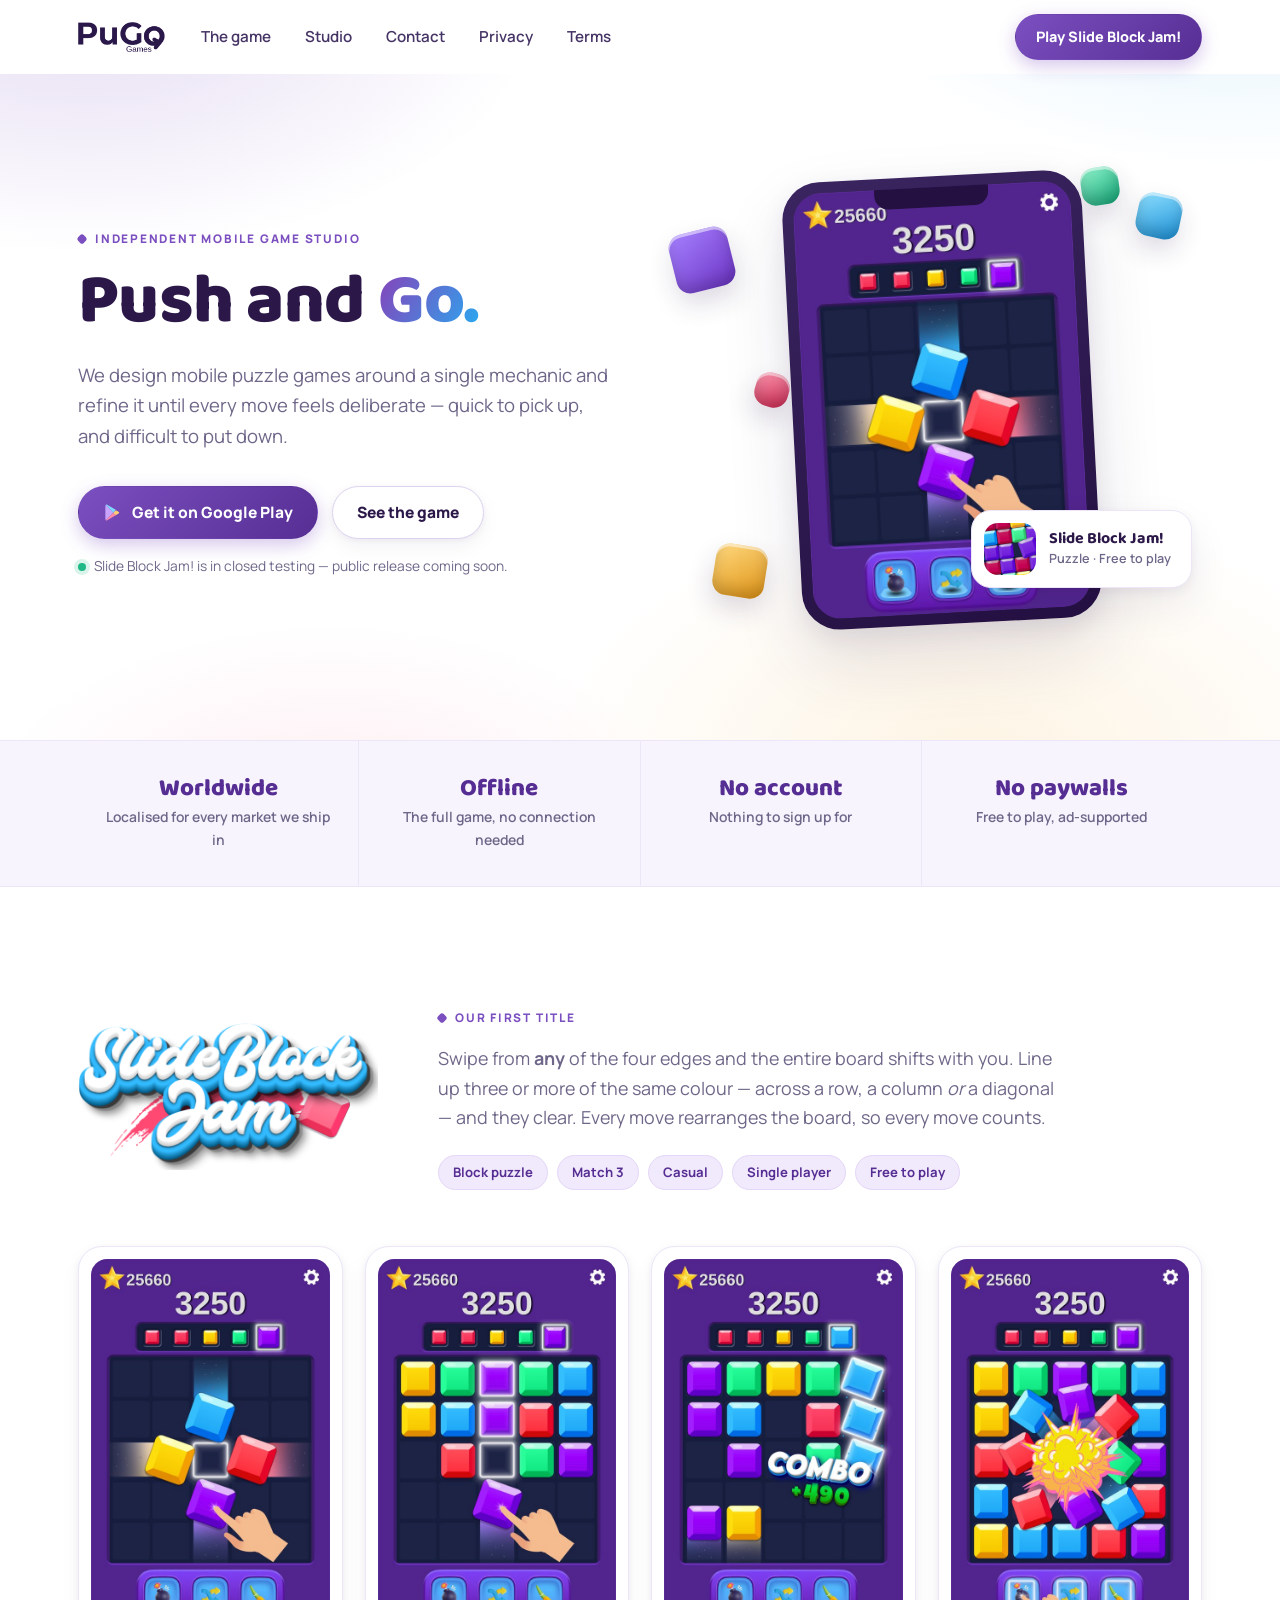
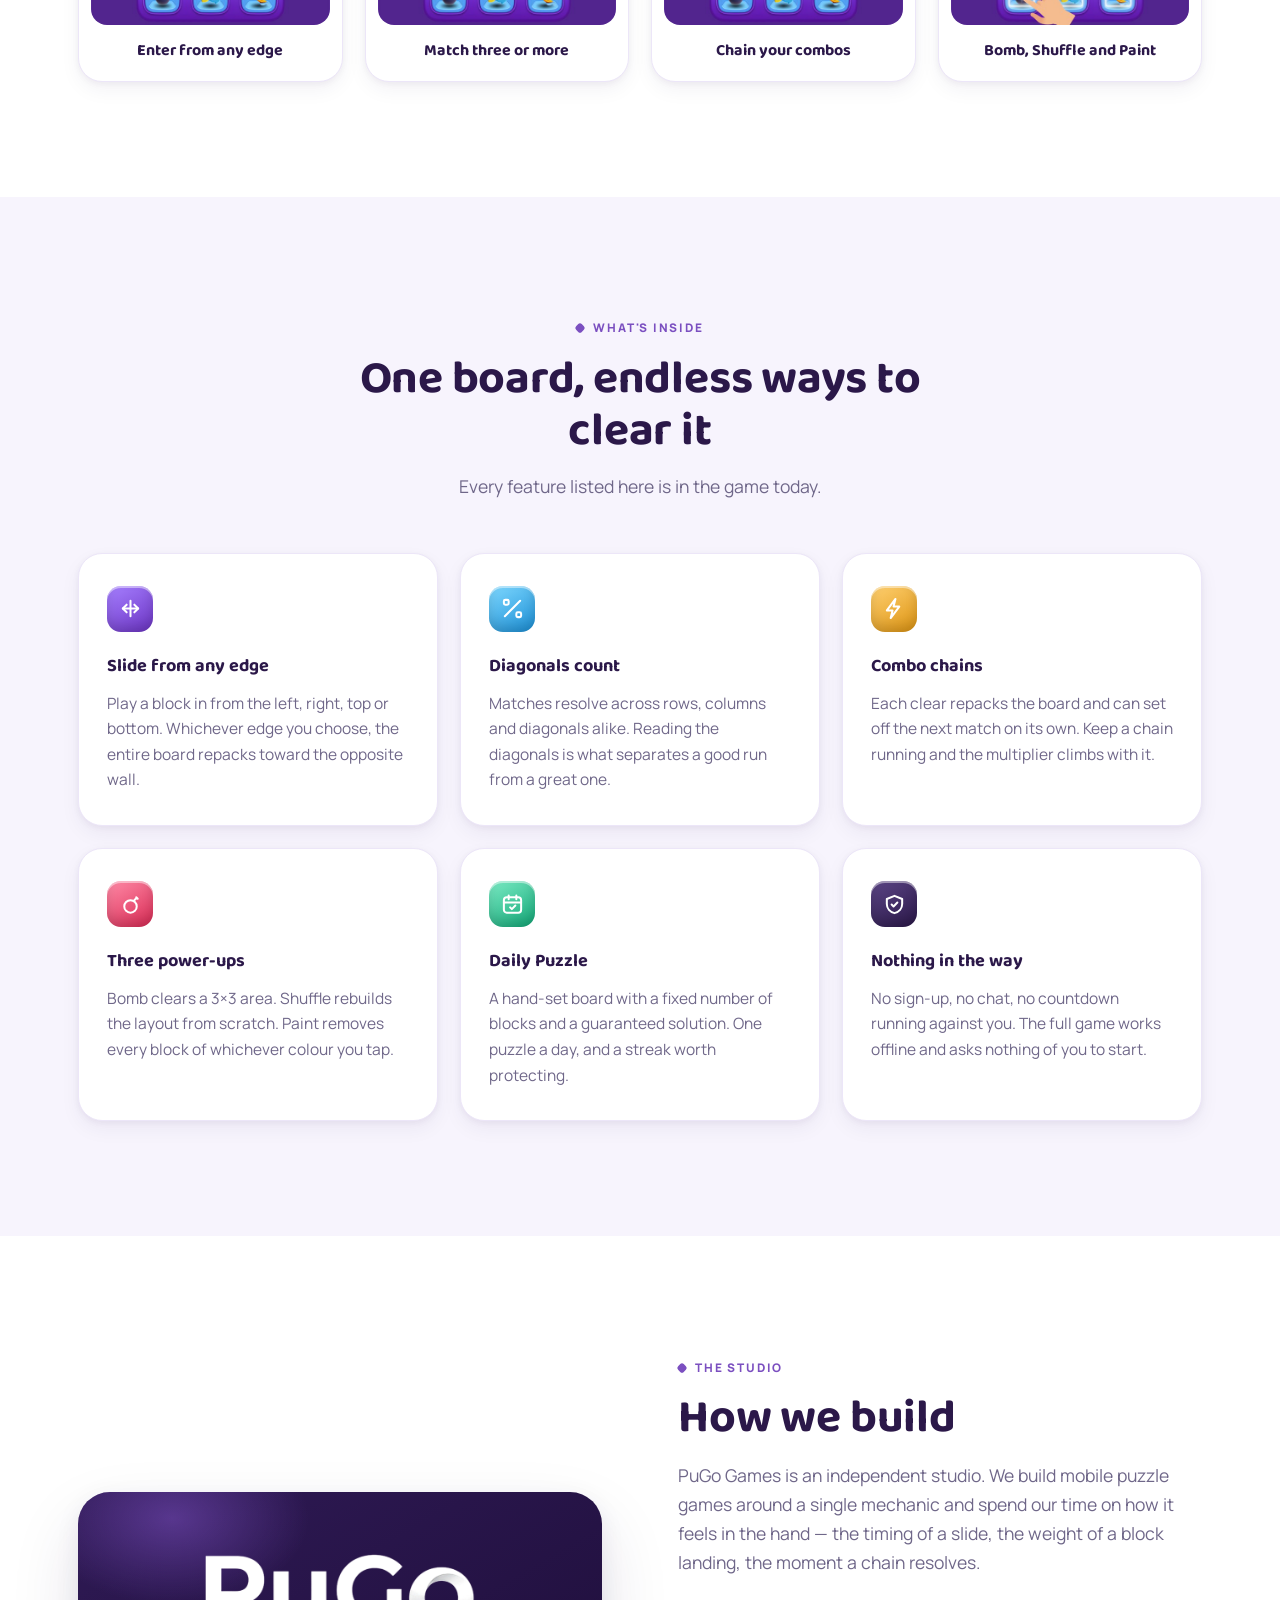
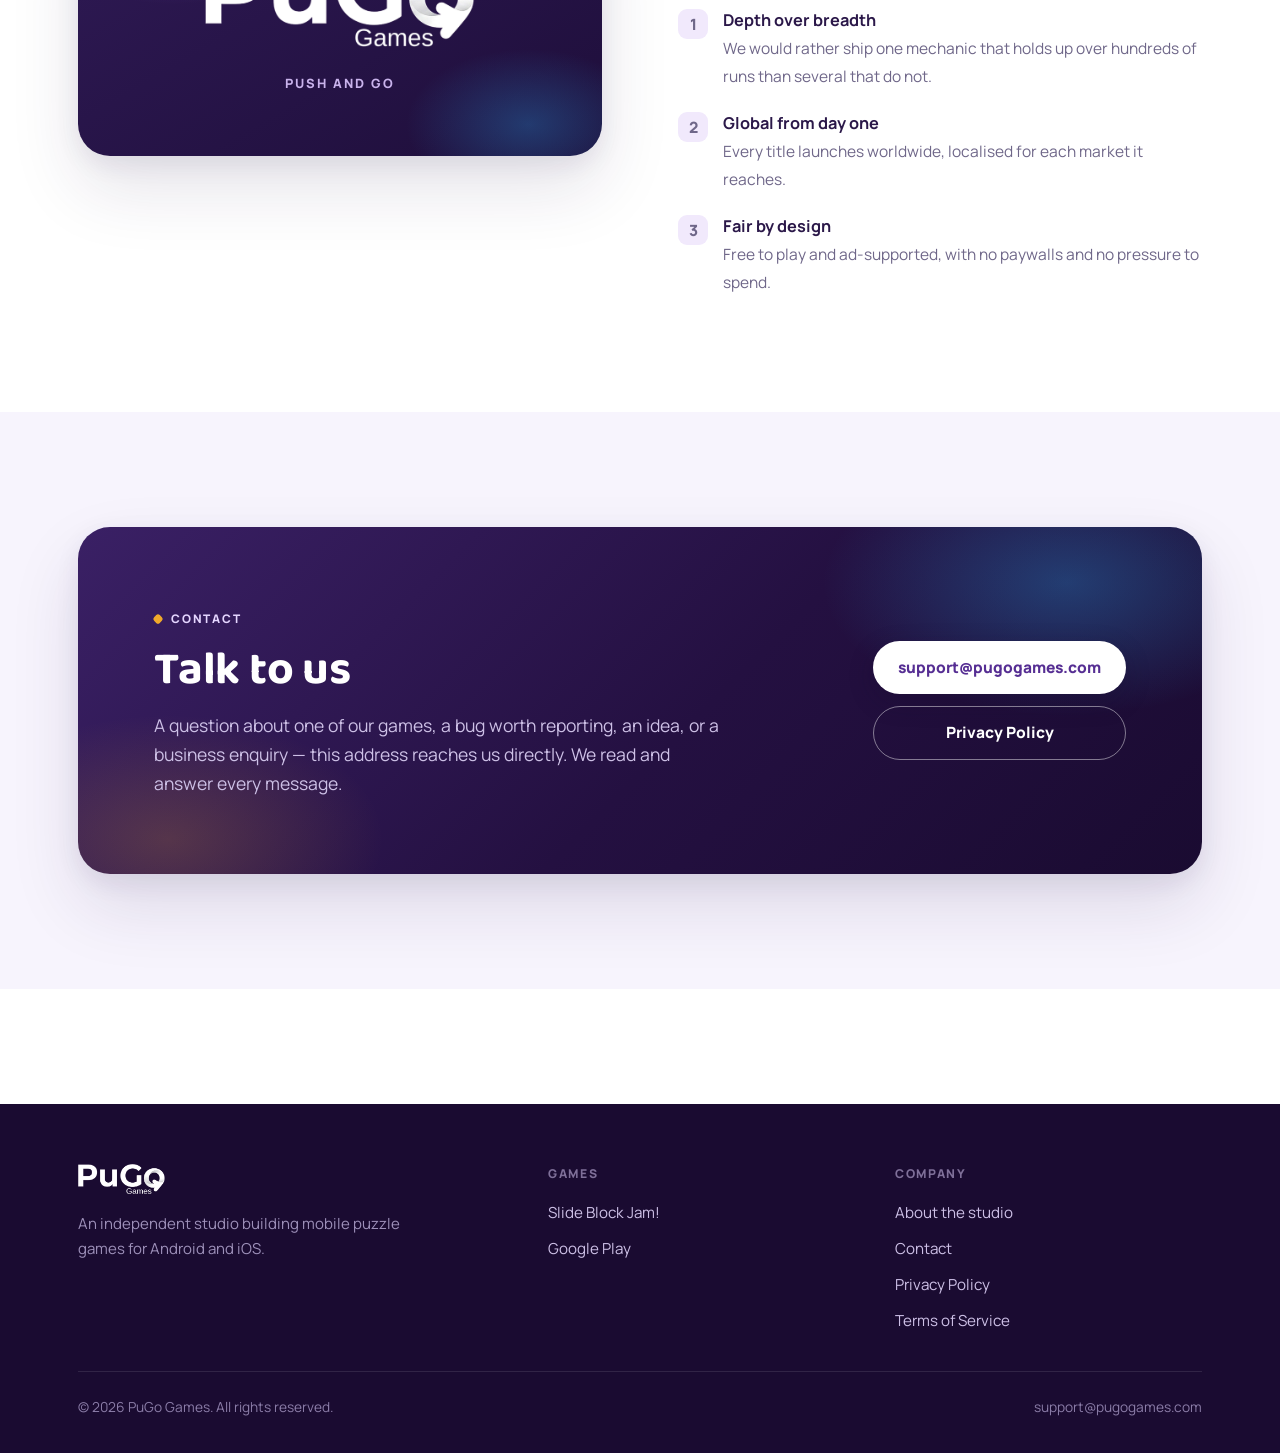
==== commit ada6e3a1: "Add files via upload" ====
--- a/index.html
+++ b/index.html
@@ -4,7 +4,7 @@
 <meta charset="UTF-8">
 <meta name="viewport" content="width=device-width, initial-scale=1.0">
 <title>PuGo Games — Mobile puzzle games. Push and Go.</title>
-<meta name="description" content="PuGo Games is an independent mobile game studio building pick-up-and-play puzzles. Our first title is Slide Block Jam! — slide blocks from any edge, match colours and clear the board.">
+<meta name="description" content="PuGo Games is an independent mobile game studio. We build puzzle games designed around a single mechanic — starting with Slide Block Jam!, a slide-and-match block puzzle.">
 <meta name="theme-color" content="#7b4fc0">
 <link rel="canonical" href="https://pugogames.com/">
 
@@ -12,7 +12,7 @@
 <meta property="og:url" content="https://pugogames.com/">
 <meta property="og:site_name" content="PuGo Games">
 <meta property="og:title" content="PuGo Games — Mobile puzzle games. Push and Go.">
-<meta property="og:description" content="An independent mobile game studio building pick-up-and-play puzzles. First title: Slide Block Jam!">
+<meta property="og:description" content="An independent mobile game studio building puzzle games designed around a single mechanic. First title: Slide Block Jam!">
 <meta property="og:image" content="https://pugogames.com/sbj-icon.png">
 <meta name="twitter:card" content="summary_large_image">
 
@@ -60,9 +60,9 @@
         <p class="eyebrow">Independent mobile game studio</p>
         <h1 class="h-xl">Push and <span class="accent">Go.</span></h1>
         <p class="lede">
-          PuGo Games makes small, sharp mobile puzzles — the kind you open for two
-          minutes and stay for twenty. One clean mechanic, done properly, with no
-          accounts, no timers and nothing in the way.
+          We design mobile puzzle games around a single mechanic and refine it
+          until every move feels deliberate — quick to pick up, and difficult
+          to put down.
         </p>
 
         <div class="cta-row">
@@ -110,10 +110,10 @@
   <section class="facts">
     <div class="wrap">
       <div class="facts-grid">
-        <div class="fact"><div class="fv">Unity</div><div class="fl">Built and shipped natively</div></div>
-        <div class="fact"><div class="fv">12 languages</div><div class="fl">Localised end to end</div></div>
-        <div class="fact"><div class="fv">Offline</div><div class="fl">Plays without a connection</div></div>
-        <div class="fact"><div class="fv">No account</div><div class="fl">Open the app and play</div></div>
+        <div class="fact"><div class="fv">Worldwide</div><div class="fl">Localised for every market we ship in</div></div>
+        <div class="fact"><div class="fv">Offline</div><div class="fl">The full game, no connection needed</div></div>
+        <div class="fact"><div class="fv">No account</div><div class="fl">Nothing to sign up for</div></div>
+        <div class="fact"><div class="fv">No paywalls</div><div class="fl">Free to play, ad-supported</div></div>
       </div>
     </div>
   </section>
@@ -127,9 +127,10 @@
         <div>
           <p class="eyebrow">Our first title</p>
           <p class="lede">
-            Swipe from <strong>any</strong> of the four edges and the whole board shifts
-            with you. Line up three or more of the same colour — in a row, a column
-            <em>or</em> a diagonal — and they blast. Simple to learn, genuinely hard to master.
+            Swipe from <strong>any</strong> of the four edges and the entire board shifts
+            with you. Line up three or more of the same colour — across a row, a column
+            <em>or</em> a diagonal — and they clear. Every move rearranges the board, so
+            every move counts.
           </p>
           <div class="tag-row">
             <span class="tag">Block puzzle</span>
@@ -144,19 +145,19 @@
       <div class="shots reveal">
         <figure class="shot">
           <img src="shot-1.jpg" alt="Slide Block Jam gameplay: a block sliding in from the edge of the board" width="560" height="858" loading="lazy">
-          <figcaption>Slide from anywhere</figcaption>
+          <figcaption>Enter from any edge</figcaption>
         </figure>
         <figure class="shot">
           <img src="shot-2.jpg" alt="Slide Block Jam gameplay: matching coloured blocks on the grid" width="560" height="858" loading="lazy">
-          <figcaption>Slide. Match. Blast.</figcaption>
+          <figcaption>Match three or more</figcaption>
         </figure>
         <figure class="shot">
           <img src="shot-3.jpg" alt="Slide Block Jam gameplay: a combo chain scoring bonus points" width="560" height="858" loading="lazy">
-          <figcaption>Chain huge combos</figcaption>
+          <figcaption>Chain your combos</figcaption>
         </figure>
         <figure class="shot">
           <img src="shot-4.jpg" alt="Slide Block Jam gameplay: a bomb power-up clearing part of the board" width="560" height="858" loading="lazy">
-          <figcaption>Bomb. Shuffle. Paint.</figcaption>
+          <figcaption>Bomb, Shuffle and Paint</figcaption>
         </figure>
       </div>
 
@@ -169,44 +170,44 @@
       <div class="section-head center reveal">
         <p class="eyebrow">What's inside</p>
         <h2 class="h-lg">One board, endless ways to clear it</h2>
-        <p class="lede">Everything below ships in the current build — no roadmap promises, no placeholders.</p>
+        <p class="lede">Every feature listed here is in the game today.</p>
       </div>
 
       <div class="features reveal">
         <article class="feature">
           <div class="f-ico i-violet"><svg viewBox="0 0 24 24" aria-hidden="true"><path d="M4 12h16M12 4v16"/><path d="m8 8-4 4 4 4M16 8l4 4-4 4"/></svg></div>
           <h3>Slide from any edge</h3>
-          <p>Most block games drop pieces from one direction. Here every swipe repacks the entire board toward the opposite wall.</p>
+          <p>Play a block in from the left, right, top or bottom. Whichever edge you choose, the entire board repacks toward the opposite wall.</p>
         </article>
 
         <article class="feature">
           <div class="f-ico i-teal"><svg viewBox="0 0 24 24" aria-hidden="true"><path d="M4 20 20 4"/><rect x="3" y="3" width="5" height="5" rx="1.5"/><rect x="16" y="16" width="5" height="5" rx="1.5"/></svg></div>
           <h3>Diagonals count</h3>
-          <p>Rows and columns are only the start. Three in a diagonal blasts too — and it changes how you read the whole grid.</p>
+          <p>Matches resolve across rows, columns and diagonals alike. Reading the diagonals is what separates a good run from a great one.</p>
         </article>
 
         <article class="feature">
           <div class="f-ico i-gold"><svg viewBox="0 0 24 24" aria-hidden="true"><path d="m13 2-9 12h6l-2 8 9-12h-6z"/></svg></div>
-          <h3>Explosive combo chains</h3>
-          <p>Every clear repacks the board, which can trigger the next match. Keep the chain alive and the multiplier climbs to UNSTOPPABLE.</p>
+          <h3>Combo chains</h3>
+          <p>Each clear repacks the board and can set off the next match on its own. Keep a chain running and the multiplier climbs with it.</p>
         </article>
 
         <article class="feature">
           <div class="f-ico i-coral"><svg viewBox="0 0 24 24" aria-hidden="true"><circle cx="12" cy="14" r="6.5"/><path d="M16 7.5 18.5 5M18 4.5l1.5 1.5"/></svg></div>
           <h3>Three power-ups</h3>
-          <p>Bomb clears a 3×3 area, Shuffle rebuilds the layout from scratch, and Paint turns every block of one colour into another.</p>
+          <p>Bomb clears a 3×3 area. Shuffle rebuilds the layout from scratch. Paint removes every block of whichever colour you tap.</p>
         </article>
 
         <article class="feature">
           <div class="f-ico i-green"><svg viewBox="0 0 24 24" aria-hidden="true"><rect x="3" y="4.5" width="18" height="16" rx="3"/><path d="M8 2.5v4M16 2.5v4M3 10h18"/><path d="m9.5 15 1.8 1.8L15 13"/></svg></div>
-          <h3>A new puzzle daily</h3>
-          <p>Daily Puzzle gives you a hand-set board with a limited number of blocks and a guaranteed solution. Solve it, keep your streak.</p>
+          <h3>Daily Puzzle</h3>
+          <p>A hand-set board with a fixed number of blocks and a guaranteed solution. One puzzle a day, and a streak worth protecting.</p>
         </article>
 
         <article class="feature">
           <div class="f-ico i-ink"><svg viewBox="0 0 24 24" aria-hidden="true"><path d="M12 3 4 6.2v5.4c0 4.6 3.3 8.4 8 9.4 4.7-1 8-4.8 8-9.4V6.2z"/><path d="m9 12 2 2 4-4"/></svg></div>
-          <h3>No pressure, no nonsense</h3>
-          <p>No sign-up, no email, no chat, no countdown timers working against you. It plays offline and it respects your data.</p>
+          <h3>Nothing in the way</h3>
+          <p>No sign-up, no chat, no countdown running against you. The full game works offline and asks nothing of you to start.</p>
         </article>
       </div>
     </div>
@@ -223,34 +224,34 @@
 
         <div class="reveal">
           <p class="eyebrow">The studio</p>
-          <h2 class="h-lg">Small games, built with care</h2>
+          <h2 class="h-lg">How we build</h2>
           <p class="lede" style="margin-top:16px;">
-            PuGo Games is a small independent studio. We build mobile puzzle games
-            around a single mechanic and then spend our time making that one thing
-            feel right — the timing, the weight of a block landing, the sound of a
-            clean chain.
+            PuGo Games is an independent studio. We build mobile puzzle games around
+            a single mechanic and spend our time on how it feels in the hand — the
+            timing of a slide, the weight of a block landing, the moment a chain
+            resolves.
           </p>
 
           <ul class="studio-points">
             <li>
               <span class="sp-num">1</span>
               <div>
-                <strong>One mechanic, polished</strong>
-                <span>We would rather ship one idea that feels great than five that feel unfinished.</span>
+                <strong>Depth over breadth</strong>
+                <span>We would rather ship one mechanic that holds up over hundreds of runs than several that do not.</span>
               </div>
             </li>
             <li>
               <span class="sp-num">2</span>
               <div>
                 <strong>Global from day one</strong>
-                <span>Every release ships localised in 12 languages, with store assets to match.</span>
+                <span>Every title launches worldwide, localised for each market it reaches.</span>
               </div>
             </li>
             <li>
               <span class="sp-num">3</span>
               <div>
-                <strong>Fair by default</strong>
-                <span>Free to play, ad-supported, no paywalls and no dark patterns.</span>
+                <strong>Fair by design</strong>
+                <span>Free to play and ad-supported, with no paywalls and no pressure to spend.</span>
               </div>
             </li>
           </ul>
@@ -265,12 +266,12 @@
       <div class="contact reveal">
         <div class="contact-grid">
           <div>
-            <p class="eyebrow on-dark">Get in touch</p>
-            <h2 class="h-lg">Publishing, partnerships<br>and player support</h2>
+            <p class="eyebrow on-dark">Contact</p>
+            <h2 class="h-lg">Talk to us</h2>
             <p class="lede">
-              Working on user acquisition, publishing or distribution and think one of
-              our titles is a fit? We are open to conversations. Players with a bug or
-              a suggestion are just as welcome — we read every message.
+              A question about one of our games, a bug worth reporting, an idea, or a
+              business enquiry — this address reaches us directly. We read and answer
+              every message.
             </p>
           </div>
           <div class="contact-actions">
@@ -290,8 +291,7 @@
       <div class="f-brand">
         <img src="pugo-wordmark.png" alt="PuGo Games" width="640" height="221">
         <p class="footer-blurb">
-          An independent mobile game studio. We make pick-up-and-play puzzles for
-          Android and iOS.
+          An independent studio building mobile puzzle games for Android and iOS.
         </p>
       </div>
 
@@ -316,7 +316,7 @@
 
     <div class="footer-bottom">
       <span>© 2026 PuGo Games. All rights reserved.</span>
-      <span>Made with Unity</span>
+      <a href="mailto:support@pugogames.com">support@pugogames.com</a>
     </div>
   </div>
 </footer>
--- a/style.css
+++ b/style.css
@@ -570,6 +570,8 @@
   padding-top:24px;
   font-size:.86rem; color:#8b7da8;
 }
+.footer-bottom a{ text-decoration:none; transition:color .18s ease; }
+.footer-bottom a:hover{ color:#fff; }
 
 /* ---------------- scroll reveal ----------------
    Yalnizca .js sinifi varken gizlenir; JS calismazsa
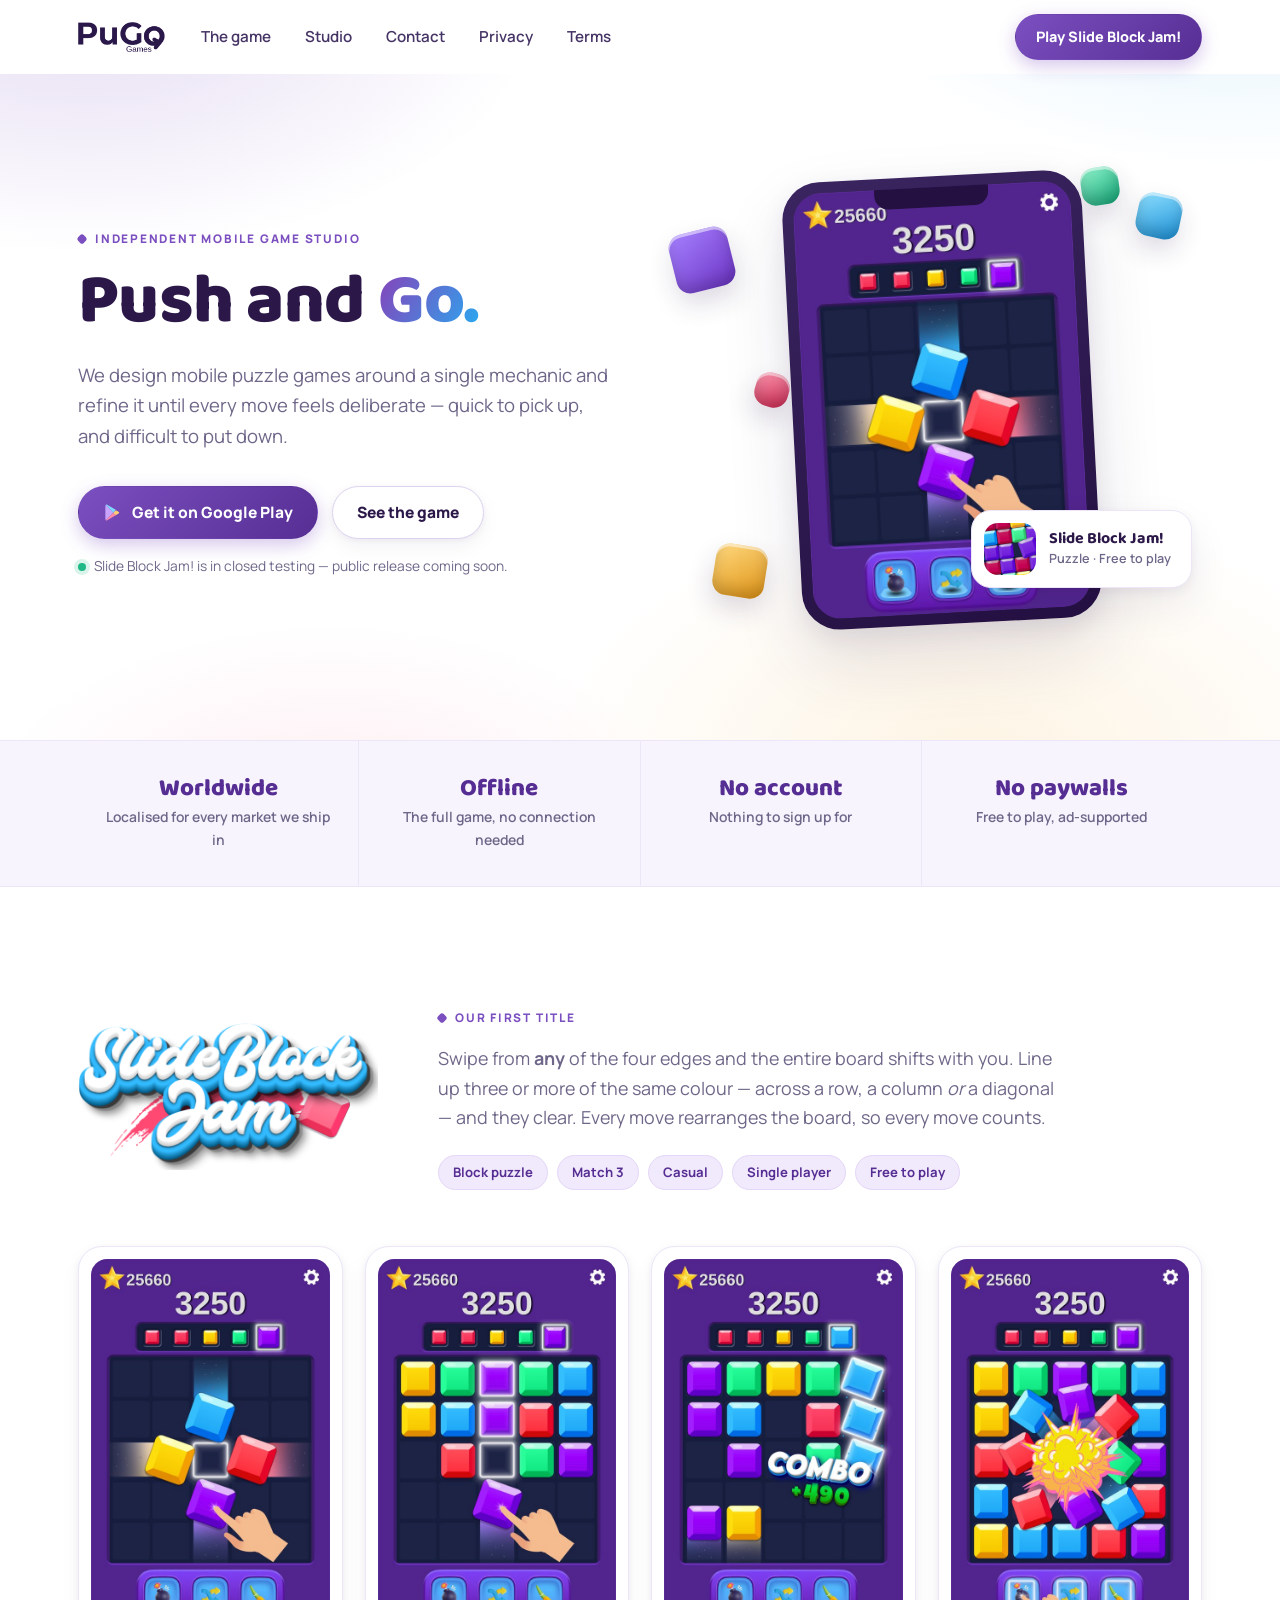
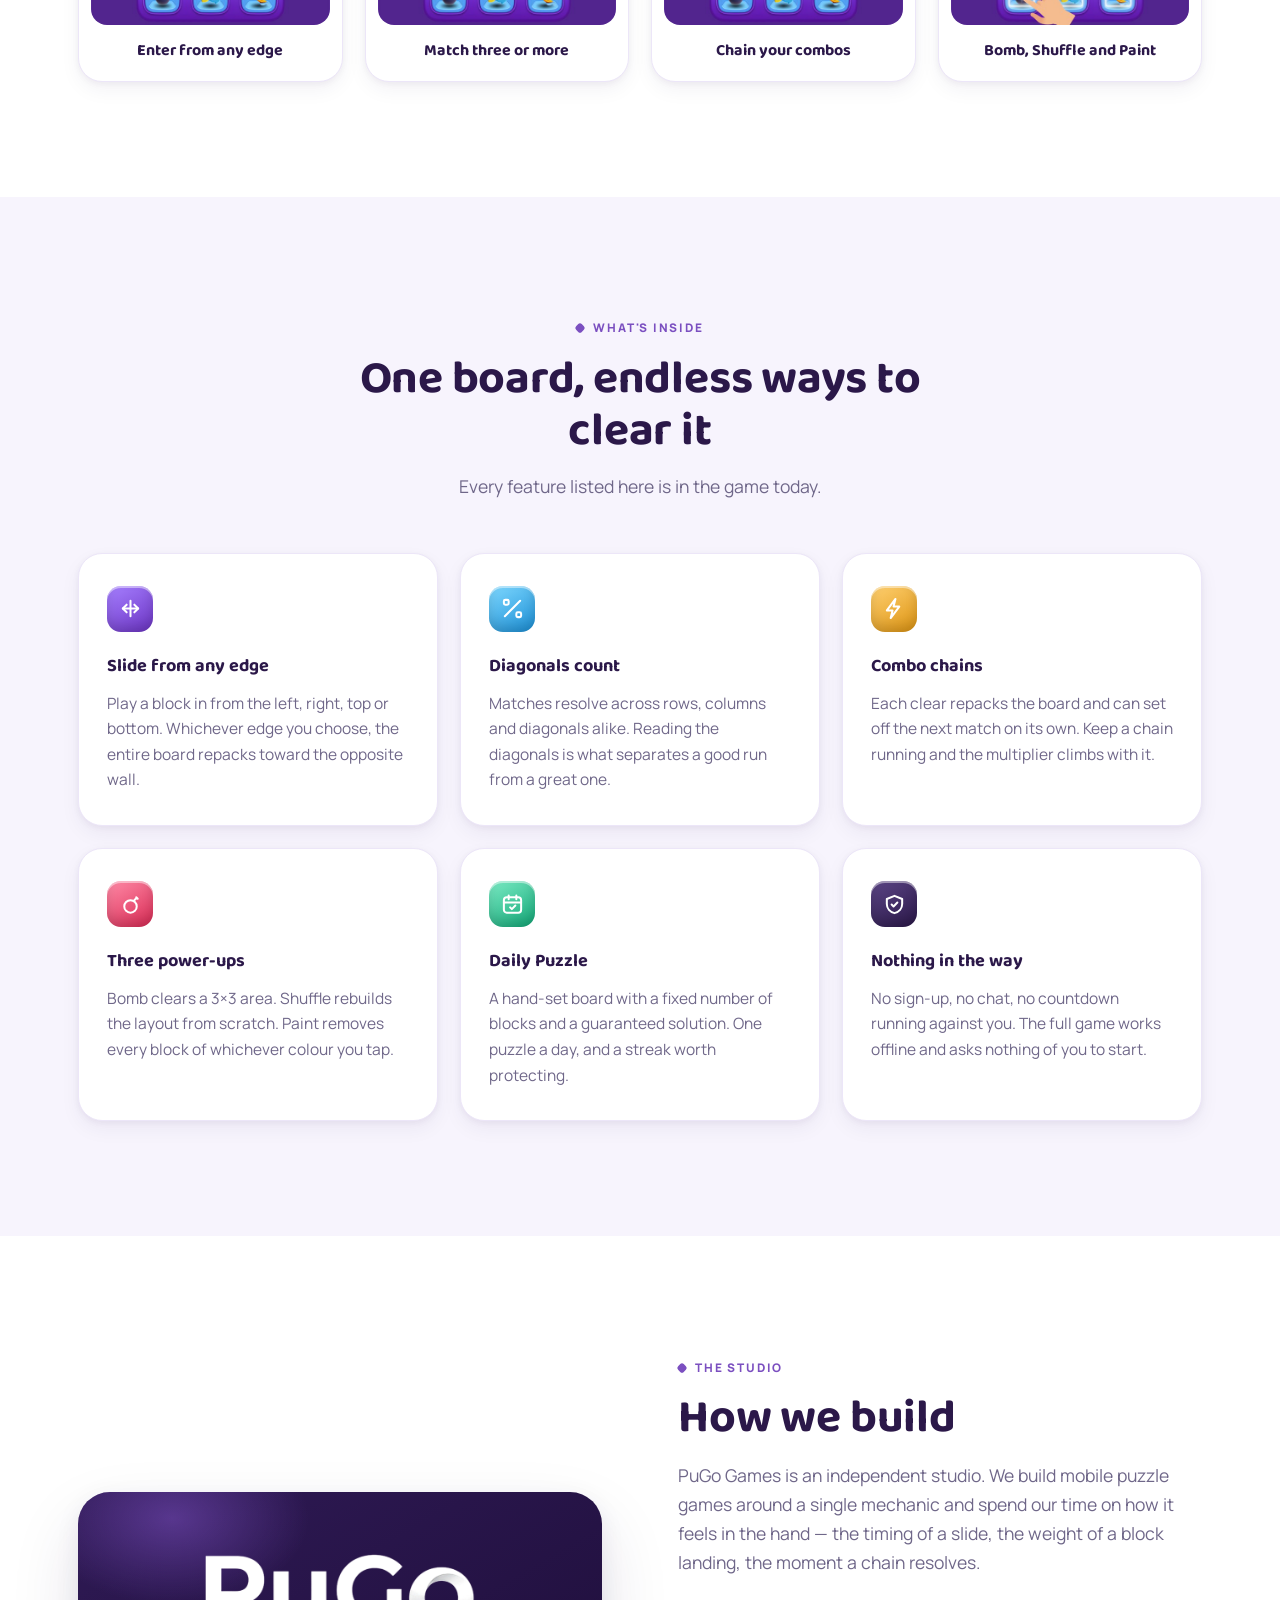
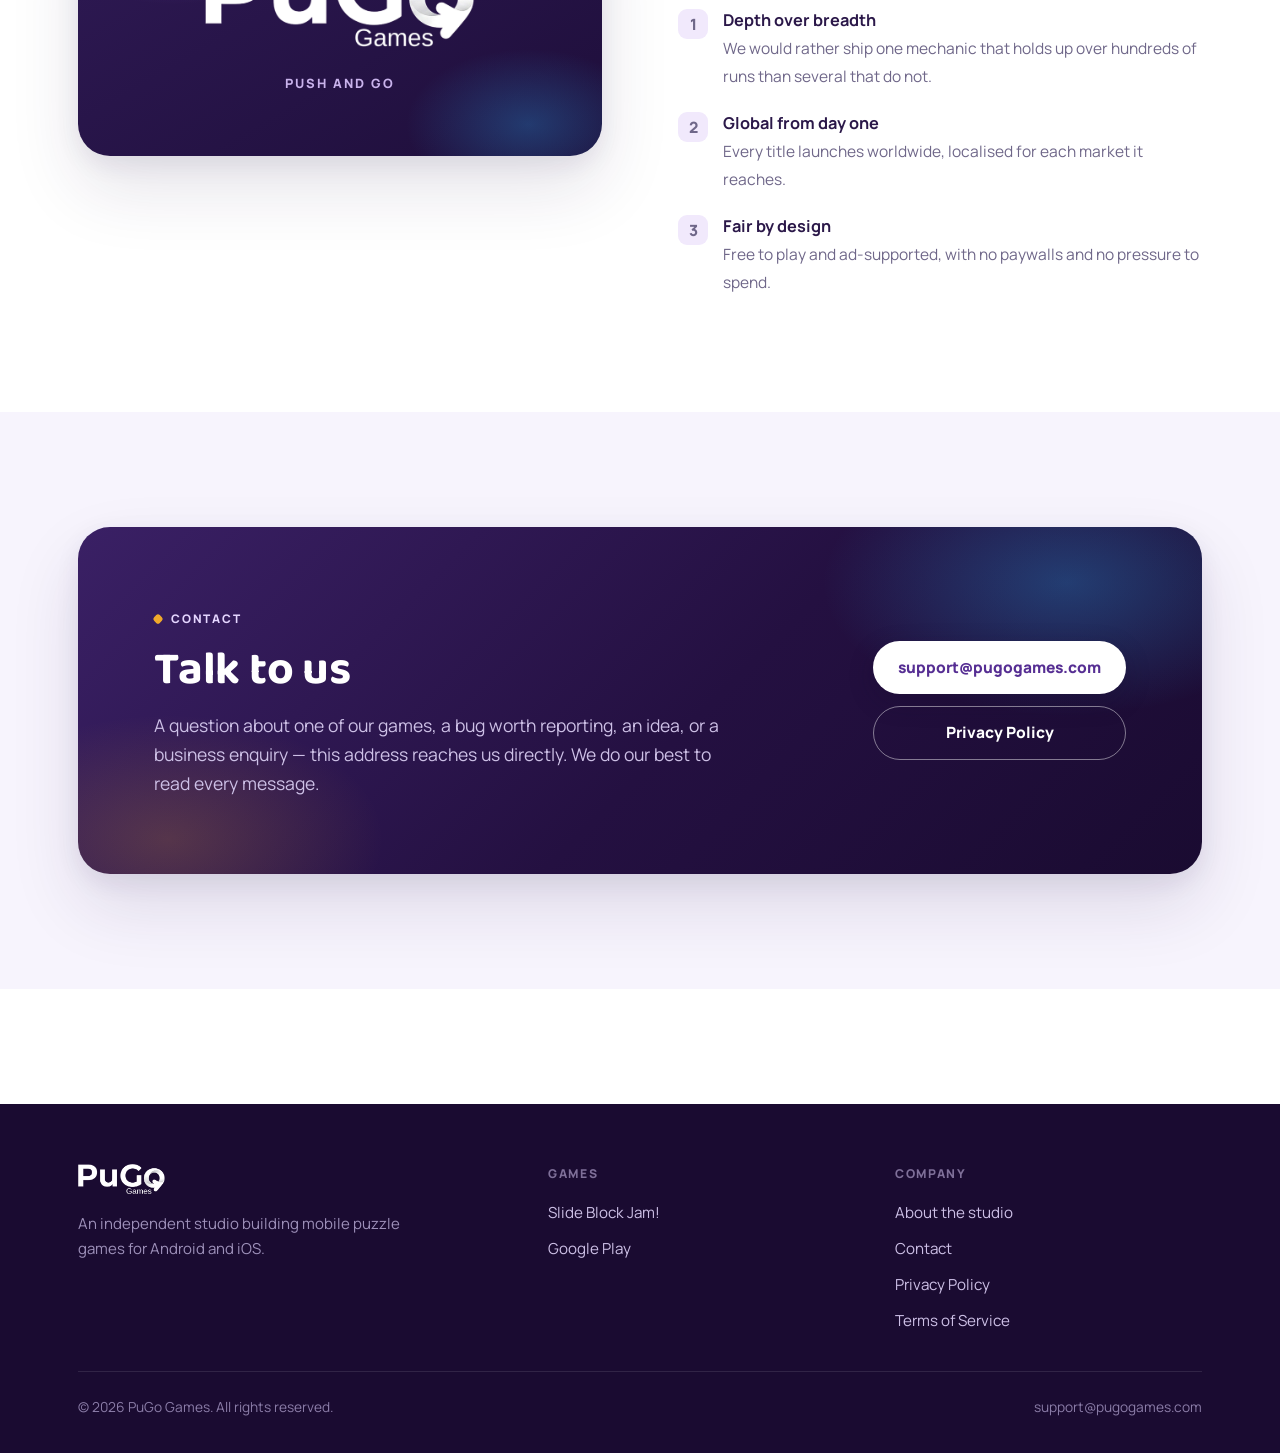
==== commit b69a055a: "Revise contact message for better readability Updated text to improve clarity in contact section." ====
--- a/index.html
+++ b/index.html
@@ -270,7 +270,7 @@
             <h2 class="h-lg">Talk to us</h2>
             <p class="lede">
               A question about one of our games, a bug worth reporting, an idea, or a
-              business enquiry — this address reaches us directly. We read and answer
+              business enquiry — this address reaches us directly. We do our best to read 
               every message.
             </p>
           </div>
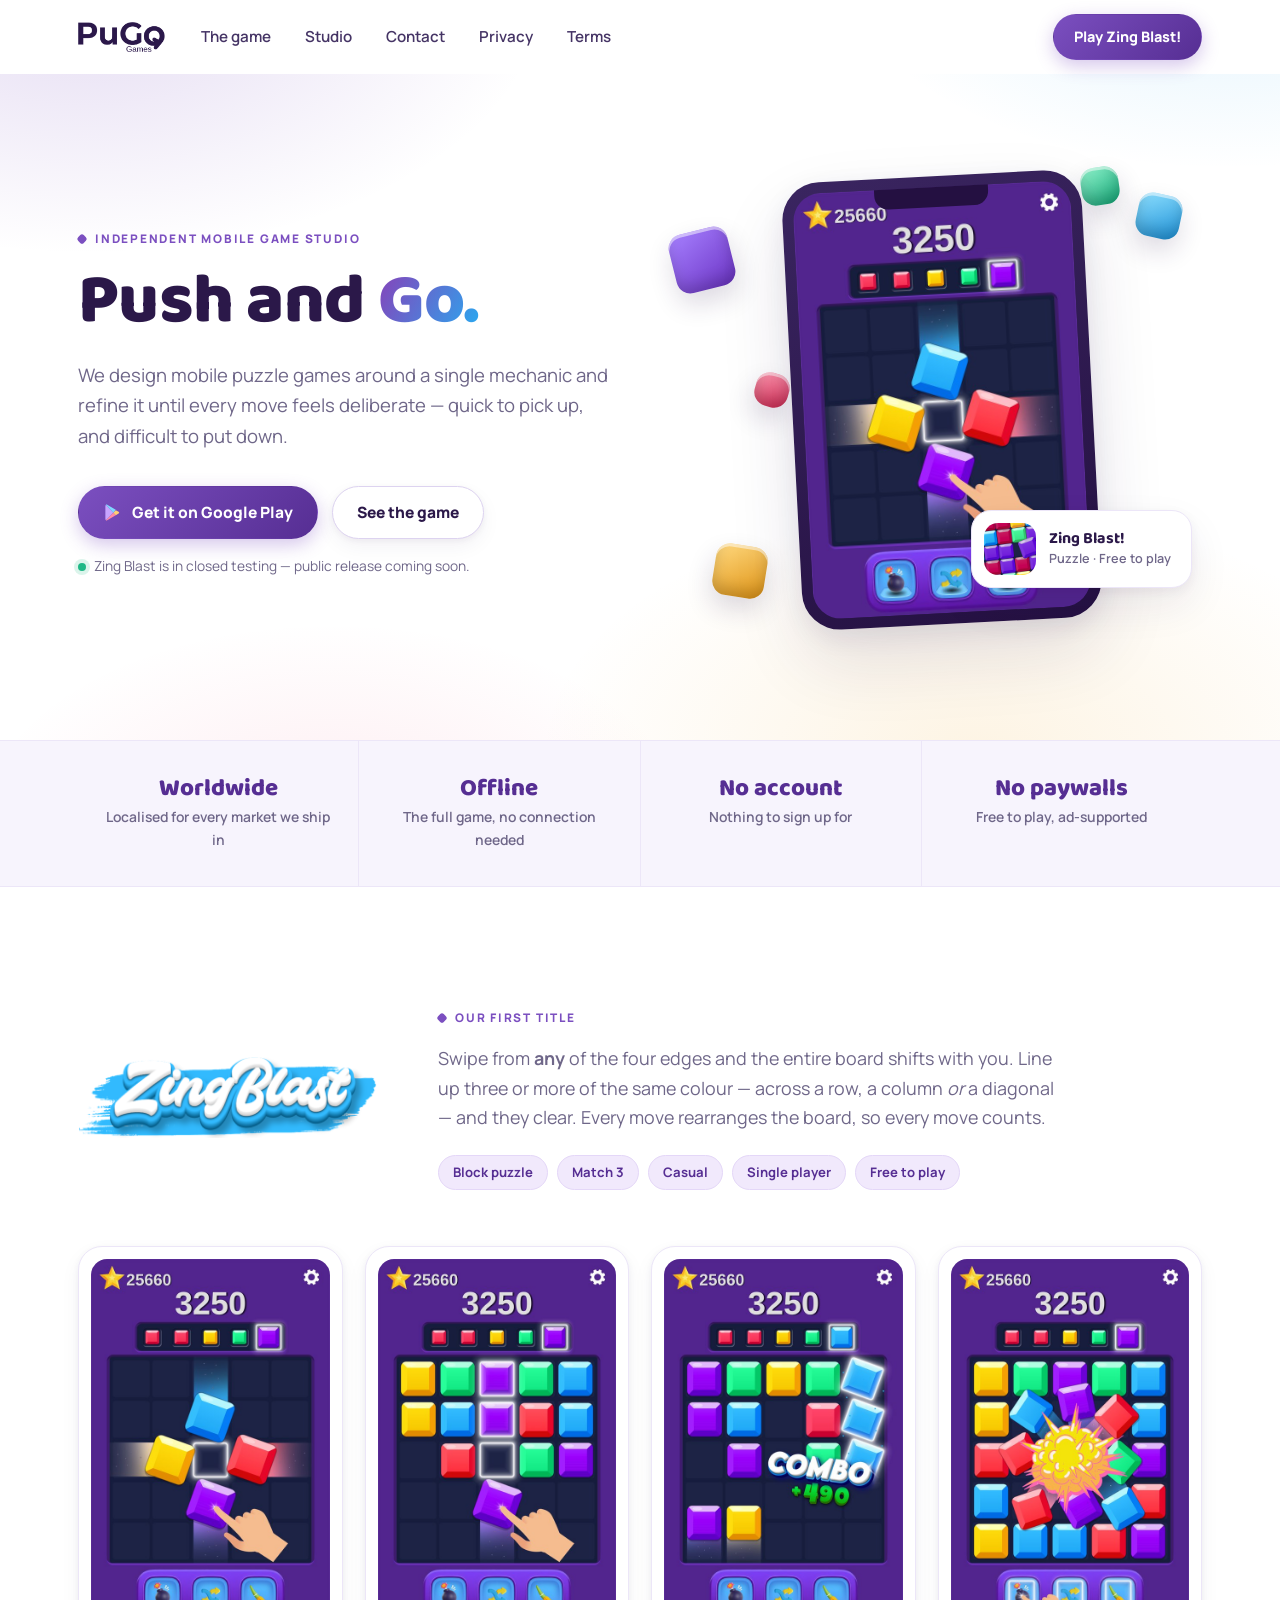
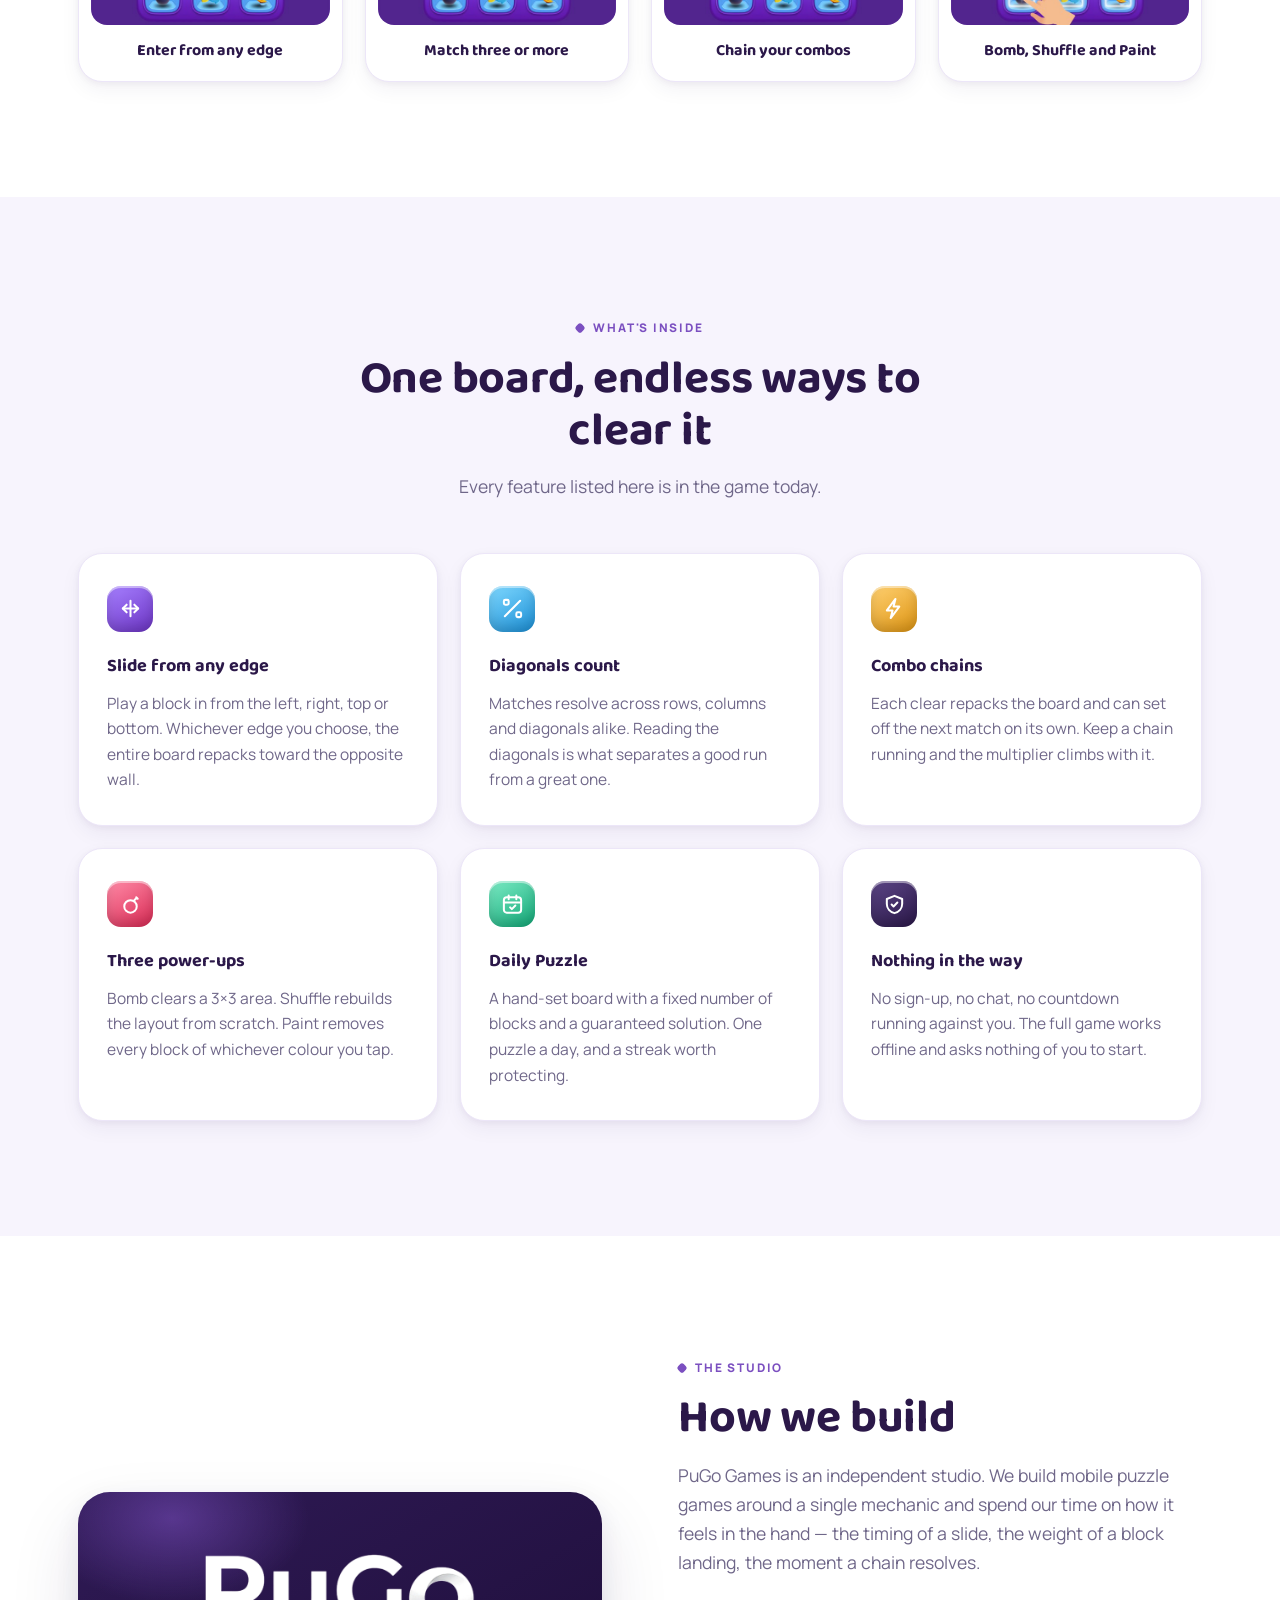
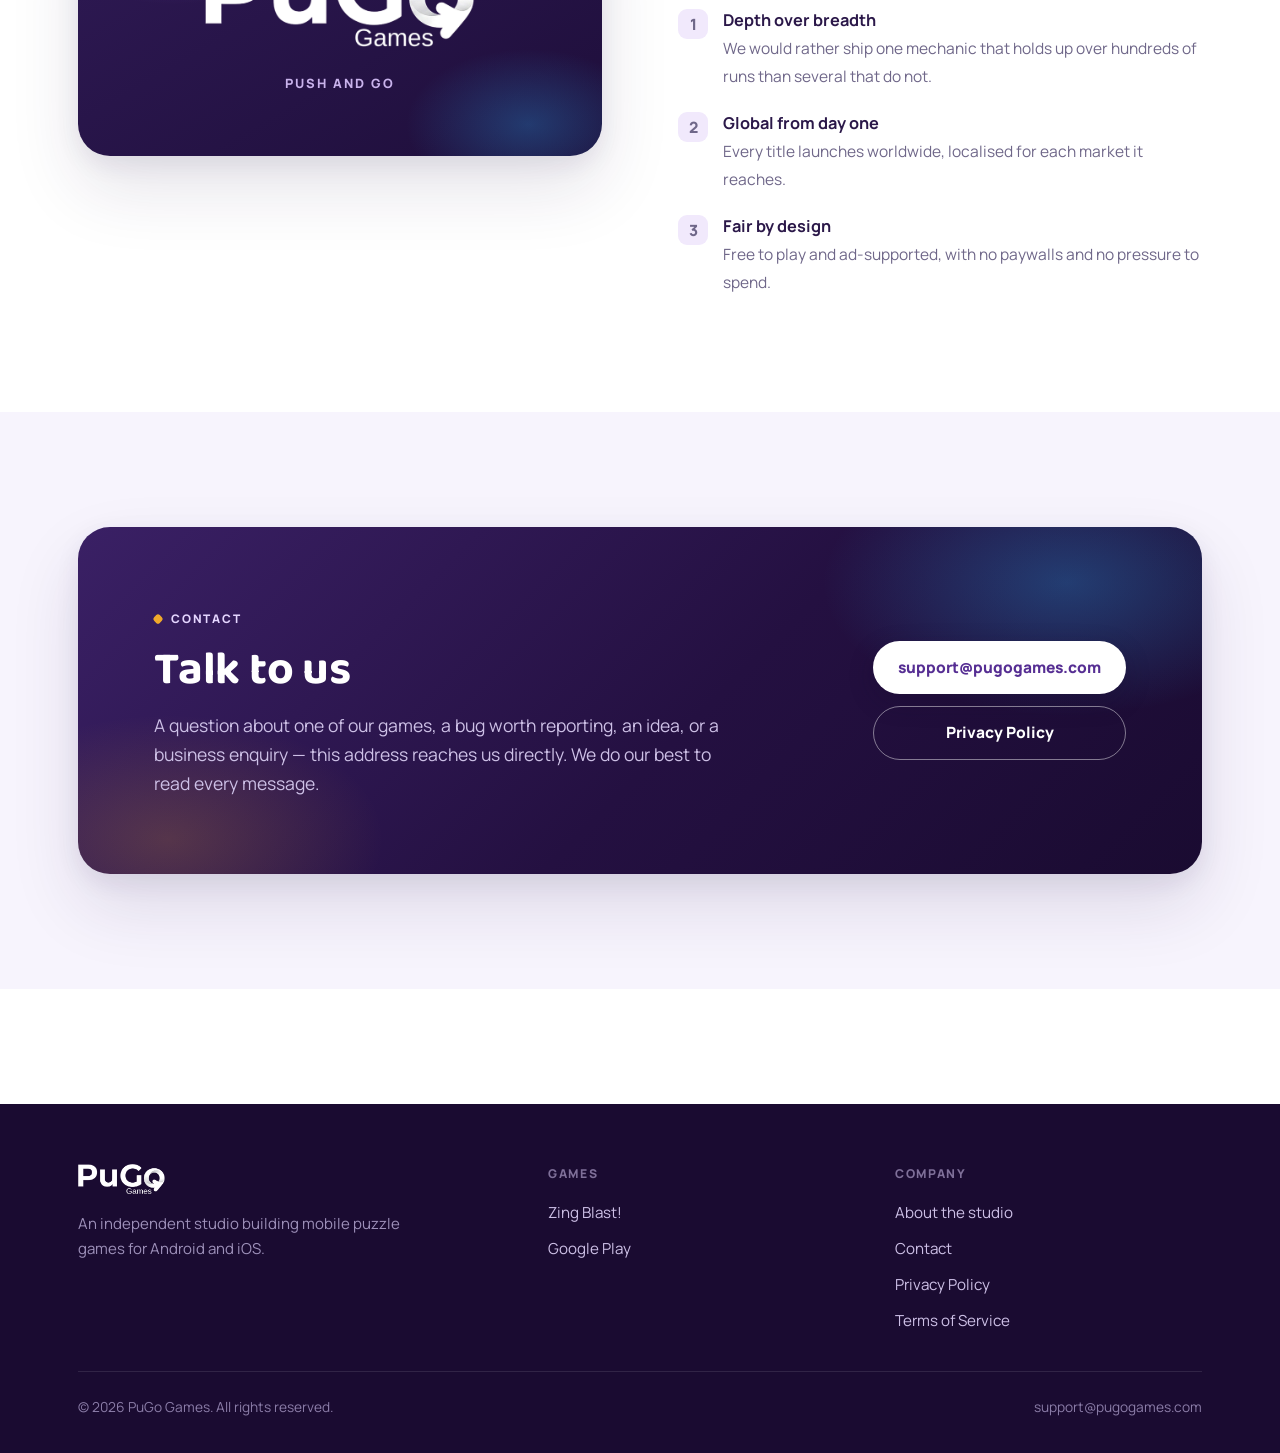
==== commit 5754a68e: "Add files via upload" ====
--- a/index.html
+++ b/index.html
@@ -1,326 +1,326 @@
-<!DOCTYPE html>
-<html lang="en">
-<head>
-<meta charset="UTF-8">
-<meta name="viewport" content="width=device-width, initial-scale=1.0">
-<title>PuGo Games — Mobile puzzle games. Push and Go.</title>
-<meta name="description" content="PuGo Games is an independent mobile game studio. We build puzzle games designed around a single mechanic — starting with Slide Block Jam!, a slide-and-match block puzzle.">
-<meta name="theme-color" content="#7b4fc0">
-<link rel="canonical" href="https://pugogames.com/">
-
-<meta property="og:type" content="website">
-<meta property="og:url" content="https://pugogames.com/">
-<meta property="og:site_name" content="PuGo Games">
-<meta property="og:title" content="PuGo Games — Mobile puzzle games. Push and Go.">
-<meta property="og:description" content="An independent mobile game studio building puzzle games designed around a single mechanic. First title: Slide Block Jam!">
-<meta property="og:image" content="https://pugogames.com/sbj-icon.png">
-<meta name="twitter:card" content="summary_large_image">
-
-<link rel="icon" href="sbj-icon.png">
-<link rel="apple-touch-icon" href="sbj-icon.png">
-
-<link rel="preconnect" href="https://fonts.googleapis.com">
-<link rel="preconnect" href="https://fonts.gstatic.com" crossorigin>
-<link href="https://fonts.googleapis.com/css2?family=Baloo+2:wght@600;700;800&family=Manrope:wght@400;500;600;700;800&display=swap" rel="stylesheet">
-<link rel="stylesheet" href="style.css">
-<script>document.documentElement.classList.add('js');</script>
-</head>
-<body>
-
-<a class="skip-link" href="#main">Skip to content</a>
-
-<nav class="site-nav">
-  <div class="wrap nav-inner">
-    <a href="./" class="brand" aria-label="PuGo Games — home">
-      <img src="pugo-wordmark-ink.png" alt="PuGo Games" width="640" height="221">
-    </a>
-
-    <ul class="nav-links" id="nav-links">
-      <li><a href="#game">The game</a></li>
-      <li><a href="#studio">Studio</a></li>
-      <li><a href="#contact">Contact</a></li>
-      <li><a href="privacy/">Privacy</a></li>
-      <li><a href="terms/">Terms</a></li>
-    </ul>
-
-    <a class="btn btn-primary btn-sm nav-cta" href="#game">Play Slide Block Jam!</a>
-
-    <button class="nav-toggle" type="button" aria-expanded="false" aria-controls="nav-links" aria-label="Menu">
-      <span></span><span></span><span></span>
-    </button>
-  </div>
-</nav>
-
-<main id="main">
-
-  <!-- ============ HERO ============ -->
-  <header class="hero">
-    <div class="wrap hero-grid">
-      <div>
-        <p class="eyebrow">Independent mobile game studio</p>
-        <h1 class="h-xl">Push and <span class="accent">Go.</span></h1>
-        <p class="lede">
-          We design mobile puzzle games around a single mechanic and refine it
-          until every move feels deliberate — quick to pick up, and difficult
-          to put down.
-        </p>
-
-        <div class="cta-row">
-          <a class="btn btn-primary" href="https://play.google.com/store/apps/details?id=com.pugogames.slideblockjam">
-            <svg viewBox="0 0 24 24" aria-hidden="true">
-              <path d="M3.6 2.4c-.4.3-.6.8-.6 1.4v16.4c0 .6.2 1.1.6 1.4l.1.1L13 12.4v-.1L3.7 2.3l-.1.1z" fill="#c8a4ff"/>
-              <path d="M16.1 15.5l-3.1-3.1v-.1l3.1-3.1 3.6 2c1 .6 1 1.6 0 2.2l-3.6 2.1z" fill="#ffd071"/>
-              <path d="M16.1 15.5L13 12.3 3.6 21.8c.4.4 1 .4 1.7.1l10.8-6.4" fill="#ff8ba7"/>
-              <path d="M16.1 8.5L5.3 2.1c-.7-.4-1.3-.3-1.7 0L13 12.3l3.1-3.8z" fill="#7fd8ff"/>
-            </svg>
-            Get it on Google Play
-          </a>
-          <a class="btn btn-ghost" href="#game">See the game</a>
-        </div>
-
-        <p class="cta-note">
-          <span class="dot-live" aria-hidden="true"></span>
-          Slide Block Jam! is in closed testing — public release coming soon.
-        </p>
-      </div>
-
-      <div class="hero-visual" aria-hidden="true">
-        <span class="chip c1"></span>
-        <span class="chip c2"></span>
-        <span class="chip c3"></span>
-        <span class="chip c4"></span>
-        <span class="chip c5"></span>
-
-        <div class="phone">
-          <img src="shot-1.jpg" alt="" width="560" height="858" fetchpriority="high">
-        </div>
-
-        <div class="icon-card">
-          <img src="sbj-icon.png" alt="" width="512" height="512">
-          <div>
-            <div class="ic-name">Slide Block Jam!</div>
-            <div class="ic-sub">Puzzle · Free to play</div>
-          </div>
-        </div>
-      </div>
-    </div>
-  </header>
-
-  <!-- ============ FACTS ============ -->
-  <section class="facts">
-    <div class="wrap">
-      <div class="facts-grid">
-        <div class="fact"><div class="fv">Worldwide</div><div class="fl">Localised for every market we ship in</div></div>
-        <div class="fact"><div class="fv">Offline</div><div class="fl">The full game, no connection needed</div></div>
-        <div class="fact"><div class="fv">No account</div><div class="fl">Nothing to sign up for</div></div>
-        <div class="fact"><div class="fv">No paywalls</div><div class="fl">Free to play, ad-supported</div></div>
-      </div>
-    </div>
-  </section>
-
-  <!-- ============ GAME ============ -->
-  <section class="sec" id="game">
-    <div class="wrap">
-
-      <div class="game-head reveal">
-        <img class="game-logo" src="sbj-logo.png" alt="Slide Block Jam!" width="620" height="303">
-        <div>
-          <p class="eyebrow">Our first title</p>
-          <p class="lede">
-            Swipe from <strong>any</strong> of the four edges and the entire board shifts
-            with you. Line up three or more of the same colour — across a row, a column
-            <em>or</em> a diagonal — and they clear. Every move rearranges the board, so
-            every move counts.
-          </p>
-          <div class="tag-row">
-            <span class="tag">Block puzzle</span>
-            <span class="tag">Match 3</span>
-            <span class="tag">Casual</span>
-            <span class="tag">Single player</span>
-            <span class="tag">Free to play</span>
-          </div>
-        </div>
-      </div>
-
-      <div class="shots reveal">
-        <figure class="shot">
-          <img src="shot-1.jpg" alt="Slide Block Jam gameplay: a block sliding in from the edge of the board" width="560" height="858" loading="lazy">
-          <figcaption>Enter from any edge</figcaption>
-        </figure>
-        <figure class="shot">
-          <img src="shot-2.jpg" alt="Slide Block Jam gameplay: matching coloured blocks on the grid" width="560" height="858" loading="lazy">
-          <figcaption>Match three or more</figcaption>
-        </figure>
-        <figure class="shot">
-          <img src="shot-3.jpg" alt="Slide Block Jam gameplay: a combo chain scoring bonus points" width="560" height="858" loading="lazy">
-          <figcaption>Chain your combos</figcaption>
-        </figure>
-        <figure class="shot">
-          <img src="shot-4.jpg" alt="Slide Block Jam gameplay: a bomb power-up clearing part of the board" width="560" height="858" loading="lazy">
-          <figcaption>Bomb, Shuffle and Paint</figcaption>
-        </figure>
-      </div>
-
-    </div>
-  </section>
-
-  <!-- ============ FEATURES ============ -->
-  <section class="sec sec-soft">
-    <div class="wrap">
-      <div class="section-head center reveal">
-        <p class="eyebrow">What's inside</p>
-        <h2 class="h-lg">One board, endless ways to clear it</h2>
-        <p class="lede">Every feature listed here is in the game today.</p>
-      </div>
-
-      <div class="features reveal">
-        <article class="feature">
-          <div class="f-ico i-violet"><svg viewBox="0 0 24 24" aria-hidden="true"><path d="M4 12h16M12 4v16"/><path d="m8 8-4 4 4 4M16 8l4 4-4 4"/></svg></div>
-          <h3>Slide from any edge</h3>
-          <p>Play a block in from the left, right, top or bottom. Whichever edge you choose, the entire board repacks toward the opposite wall.</p>
-        </article>
-
-        <article class="feature">
-          <div class="f-ico i-teal"><svg viewBox="0 0 24 24" aria-hidden="true"><path d="M4 20 20 4"/><rect x="3" y="3" width="5" height="5" rx="1.5"/><rect x="16" y="16" width="5" height="5" rx="1.5"/></svg></div>
-          <h3>Diagonals count</h3>
-          <p>Matches resolve across rows, columns and diagonals alike. Reading the diagonals is what separates a good run from a great one.</p>
-        </article>
-
-        <article class="feature">
-          <div class="f-ico i-gold"><svg viewBox="0 0 24 24" aria-hidden="true"><path d="m13 2-9 12h6l-2 8 9-12h-6z"/></svg></div>
-          <h3>Combo chains</h3>
-          <p>Each clear repacks the board and can set off the next match on its own. Keep a chain running and the multiplier climbs with it.</p>
-        </article>
-
-        <article class="feature">
-          <div class="f-ico i-coral"><svg viewBox="0 0 24 24" aria-hidden="true"><circle cx="12" cy="14" r="6.5"/><path d="M16 7.5 18.5 5M18 4.5l1.5 1.5"/></svg></div>
-          <h3>Three power-ups</h3>
-          <p>Bomb clears a 3×3 area. Shuffle rebuilds the layout from scratch. Paint removes every block of whichever colour you tap.</p>
-        </article>
-
-        <article class="feature">
-          <div class="f-ico i-green"><svg viewBox="0 0 24 24" aria-hidden="true"><rect x="3" y="4.5" width="18" height="16" rx="3"/><path d="M8 2.5v4M16 2.5v4M3 10h18"/><path d="m9.5 15 1.8 1.8L15 13"/></svg></div>
-          <h3>Daily Puzzle</h3>
-          <p>A hand-set board with a fixed number of blocks and a guaranteed solution. One puzzle a day, and a streak worth protecting.</p>
-        </article>
-
-        <article class="feature">
-          <div class="f-ico i-ink"><svg viewBox="0 0 24 24" aria-hidden="true"><path d="M12 3 4 6.2v5.4c0 4.6 3.3 8.4 8 9.4 4.7-1 8-4.8 8-9.4V6.2z"/><path d="m9 12 2 2 4-4"/></svg></div>
-          <h3>Nothing in the way</h3>
-          <p>No sign-up, no chat, no countdown running against you. The full game works offline and asks nothing of you to start.</p>
-        </article>
-      </div>
-    </div>
-  </section>
-
-  <!-- ============ STUDIO ============ -->
-  <section class="sec" id="studio">
-    <div class="wrap">
-      <div class="studio-grid">
-        <div class="studio-card reveal">
-          <img src="pugo-wordmark.png" alt="PuGo Games" width="640" height="221">
-          <p class="sc-tag">Push and Go</p>
-        </div>
-
-        <div class="reveal">
-          <p class="eyebrow">The studio</p>
-          <h2 class="h-lg">How we build</h2>
-          <p class="lede" style="margin-top:16px;">
-            PuGo Games is an independent studio. We build mobile puzzle games around
-            a single mechanic and spend our time on how it feels in the hand — the
-            timing of a slide, the weight of a block landing, the moment a chain
-            resolves.
-          </p>
-
-          <ul class="studio-points">
-            <li>
-              <span class="sp-num">1</span>
-              <div>
-                <strong>Depth over breadth</strong>
-                <span>We would rather ship one mechanic that holds up over hundreds of runs than several that do not.</span>
-              </div>
-            </li>
-            <li>
-              <span class="sp-num">2</span>
-              <div>
-                <strong>Global from day one</strong>
-                <span>Every title launches worldwide, localised for each market it reaches.</span>
-              </div>
-            </li>
-            <li>
-              <span class="sp-num">3</span>
-              <div>
-                <strong>Fair by design</strong>
-                <span>Free to play and ad-supported, with no paywalls and no pressure to spend.</span>
-              </div>
-            </li>
-          </ul>
-        </div>
-      </div>
-    </div>
-  </section>
-
-  <!-- ============ CONTACT ============ -->
-  <section class="sec sec-soft" id="contact">
-    <div class="wrap">
-      <div class="contact reveal">
-        <div class="contact-grid">
-          <div>
-            <p class="eyebrow on-dark">Contact</p>
-            <h2 class="h-lg">Talk to us</h2>
-            <p class="lede">
-              A question about one of our games, a bug worth reporting, an idea, or a
-              business enquiry — this address reaches us directly. We do our best to read 
-              every message.
-            </p>
-          </div>
-          <div class="contact-actions">
-            <a class="btn btn-light" href="mailto:support@pugogames.com">support@pugogames.com</a>
-            <a class="btn btn-outline-light" href="privacy/">Privacy Policy</a>
-          </div>
-        </div>
-      </div>
-    </div>
-  </section>
-
-</main>
-
-<footer class="site-footer">
-  <div class="wrap">
-    <div class="footer-top">
-      <div class="f-brand">
-        <img src="pugo-wordmark.png" alt="PuGo Games" width="640" height="221">
-        <p class="footer-blurb">
-          An independent studio building mobile puzzle games for Android and iOS.
-        </p>
-      </div>
-
-      <div class="f-col">
-        <h4>Games</h4>
-        <ul>
-          <li><a href="#game">Slide Block Jam!</a></li>
-          <li><a href="https://play.google.com/store/apps/details?id=com.pugogames.slideblockjam">Google Play</a></li>
-        </ul>
-      </div>
-
-      <div class="f-col">
-        <h4>Company</h4>
-        <ul>
-          <li><a href="#studio">About the studio</a></li>
-          <li><a href="mailto:support@pugogames.com">Contact</a></li>
-          <li><a href="privacy/">Privacy Policy</a></li>
-          <li><a href="terms/">Terms of Service</a></li>
-        </ul>
-      </div>
-    </div>
-
-    <div class="footer-bottom">
-      <span>© 2026 PuGo Games. All rights reserved.</span>
-      <a href="mailto:support@pugogames.com">support@pugogames.com</a>
-    </div>
-  </div>
-</footer>
-
-<script src="site.js" defer></script>
-</body>
-</html>
+<!DOCTYPE html>
+<html lang="en">
+<head>
+<meta charset="UTF-8">
+<meta name="viewport" content="width=device-width, initial-scale=1.0">
+<title>PuGo Games — Mobile puzzle games. Push and Go.</title>
+<meta name="description" content="PuGo Games is an independent mobile game studio. We build puzzle games designed around a single mechanic — starting with Zing Blast, a slide-and-match block puzzle.">
+<meta name="theme-color" content="#7b4fc0">
+<link rel="canonical" href="https://pugogames.com/">
+
+<meta property="og:type" content="website">
+<meta property="og:url" content="https://pugogames.com/">
+<meta property="og:site_name" content="PuGo Games">
+<meta property="og:title" content="PuGo Games — Mobile puzzle games. Push and Go.">
+<meta property="og:description" content="An independent mobile game studio building puzzle games designed around a single mechanic. First title: Zing Blast!">
+<meta property="og:image" content="https://pugogames.com/zing-blast-icon.png">
+<meta name="twitter:card" content="summary_large_image">
+
+<link rel="icon" href="pugo-icon.png">
+<link rel="apple-touch-icon" href="pugo-icon.png">
+
+<link rel="preconnect" href="https://fonts.googleapis.com">
+<link rel="preconnect" href="https://fonts.gstatic.com" crossorigin>
+<link href="https://fonts.googleapis.com/css2?family=Baloo+2:wght@600;700;800&family=Manrope:wght@400;500;600;700;800&display=swap" rel="stylesheet">
+<link rel="stylesheet" href="style.css">
+<script>document.documentElement.classList.add('js');</script>
+</head>
+<body>
+
+<a class="skip-link" href="#main">Skip to content</a>
+
+<nav class="site-nav">
+  <div class="wrap nav-inner">
+    <a href="./" class="brand" aria-label="PuGo Games — home">
+      <img src="pugo-wordmark-ink.png" alt="PuGo Games" width="640" height="221">
+    </a>
+
+    <ul class="nav-links" id="nav-links">
+      <li><a href="#game">The game</a></li>
+      <li><a href="#studio">Studio</a></li>
+      <li><a href="#contact">Contact</a></li>
+      <li><a href="privacy/">Privacy</a></li>
+      <li><a href="terms/">Terms</a></li>
+    </ul>
+
+    <a class="btn btn-primary btn-sm nav-cta" href="#game">Play Zing Blast!</a>
+
+    <button class="nav-toggle" type="button" aria-expanded="false" aria-controls="nav-links" aria-label="Menu">
+      <span></span><span></span><span></span>
+    </button>
+  </div>
+</nav>
+
+<main id="main">
+
+  <!-- ============ HERO ============ -->
+  <header class="hero">
+    <div class="wrap hero-grid">
+      <div>
+        <p class="eyebrow">Independent mobile game studio</p>
+        <h1 class="h-xl">Push and <span class="accent">Go.</span></h1>
+        <p class="lede">
+          We design mobile puzzle games around a single mechanic and refine it
+          until every move feels deliberate — quick to pick up, and difficult
+          to put down.
+        </p>
+
+        <div class="cta-row">
+          <a class="btn btn-primary" href="https://play.google.com/store/apps/details?id=com.pugogames.slideblockjam">
+            <svg viewBox="0 0 24 24" aria-hidden="true">
+              <path d="M3.6 2.4c-.4.3-.6.8-.6 1.4v16.4c0 .6.2 1.1.6 1.4l.1.1L13 12.4v-.1L3.7 2.3l-.1.1z" fill="#c8a4ff"/>
+              <path d="M16.1 15.5l-3.1-3.1v-.1l3.1-3.1 3.6 2c1 .6 1 1.6 0 2.2l-3.6 2.1z" fill="#ffd071"/>
+              <path d="M16.1 15.5L13 12.3 3.6 21.8c.4.4 1 .4 1.7.1l10.8-6.4" fill="#ff8ba7"/>
+              <path d="M16.1 8.5L5.3 2.1c-.7-.4-1.3-.3-1.7 0L13 12.3l3.1-3.8z" fill="#7fd8ff"/>
+            </svg>
+            Get it on Google Play
+          </a>
+          <a class="btn btn-ghost" href="#game">See the game</a>
+        </div>
+
+        <p class="cta-note">
+          <span class="dot-live" aria-hidden="true"></span>
+          Zing Blast is in closed testing — public release coming soon.
+        </p>
+      </div>
+
+      <div class="hero-visual" aria-hidden="true">
+        <span class="chip c1"></span>
+        <span class="chip c2"></span>
+        <span class="chip c3"></span>
+        <span class="chip c4"></span>
+        <span class="chip c5"></span>
+
+        <div class="phone">
+          <img src="shot-1.jpg" alt="" width="560" height="858" fetchpriority="high">
+        </div>
+
+        <div class="icon-card">
+          <img src="zing-blast-icon.png" alt="" width="512" height="512">
+          <div>
+            <div class="ic-name">Zing Blast!</div>
+            <div class="ic-sub">Puzzle · Free to play</div>
+          </div>
+        </div>
+      </div>
+    </div>
+  </header>
+
+  <!-- ============ FACTS ============ -->
+  <section class="facts">
+    <div class="wrap">
+      <div class="facts-grid">
+        <div class="fact"><div class="fv">Worldwide</div><div class="fl">Localised for every market we ship in</div></div>
+        <div class="fact"><div class="fv">Offline</div><div class="fl">The full game, no connection needed</div></div>
+        <div class="fact"><div class="fv">No account</div><div class="fl">Nothing to sign up for</div></div>
+        <div class="fact"><div class="fv">No paywalls</div><div class="fl">Free to play, ad-supported</div></div>
+      </div>
+    </div>
+  </section>
+
+  <!-- ============ GAME ============ -->
+  <section class="sec" id="game">
+    <div class="wrap">
+
+      <div class="game-head reveal">
+        <img class="game-logo" src="zing-blast-logo.png" alt="Zing Blast!" width="620" height="172">
+        <div>
+          <p class="eyebrow">Our first title</p>
+          <p class="lede">
+            Swipe from <strong>any</strong> of the four edges and the entire board shifts
+            with you. Line up three or more of the same colour — across a row, a column
+            <em>or</em> a diagonal — and they clear. Every move rearranges the board, so
+            every move counts.
+          </p>
+          <div class="tag-row">
+            <span class="tag">Block puzzle</span>
+            <span class="tag">Match 3</span>
+            <span class="tag">Casual</span>
+            <span class="tag">Single player</span>
+            <span class="tag">Free to play</span>
+          </div>
+        </div>
+      </div>
+
+      <div class="shots reveal">
+        <figure class="shot">
+          <img src="shot-1.jpg" alt="Zing Blast gameplay: a block sliding in from the edge of the board" width="560" height="858" loading="lazy">
+          <figcaption>Enter from any edge</figcaption>
+        </figure>
+        <figure class="shot">
+          <img src="shot-2.jpg" alt="Zing Blast gameplay: matching coloured blocks on the grid" width="560" height="858" loading="lazy">
+          <figcaption>Match three or more</figcaption>
+        </figure>
+        <figure class="shot">
+          <img src="shot-3.jpg" alt="Zing Blast gameplay: a combo chain scoring bonus points" width="560" height="858" loading="lazy">
+          <figcaption>Chain your combos</figcaption>
+        </figure>
+        <figure class="shot">
+          <img src="shot-4.jpg" alt="Zing Blast gameplay: a bomb power-up clearing part of the board" width="560" height="858" loading="lazy">
+          <figcaption>Bomb, Shuffle and Paint</figcaption>
+        </figure>
+      </div>
+
+    </div>
+  </section>
+
+  <!-- ============ FEATURES ============ -->
+  <section class="sec sec-soft">
+    <div class="wrap">
+      <div class="section-head center reveal">
+        <p class="eyebrow">What's inside</p>
+        <h2 class="h-lg">One board, endless ways to clear it</h2>
+        <p class="lede">Every feature listed here is in the game today.</p>
+      </div>
+
+      <div class="features reveal">
+        <article class="feature">
+          <div class="f-ico i-violet"><svg viewBox="0 0 24 24" aria-hidden="true"><path d="M4 12h16M12 4v16"/><path d="m8 8-4 4 4 4M16 8l4 4-4 4"/></svg></div>
+          <h3>Slide from any edge</h3>
+          <p>Play a block in from the left, right, top or bottom. Whichever edge you choose, the entire board repacks toward the opposite wall.</p>
+        </article>
+
+        <article class="feature">
+          <div class="f-ico i-teal"><svg viewBox="0 0 24 24" aria-hidden="true"><path d="M4 20 20 4"/><rect x="3" y="3" width="5" height="5" rx="1.5"/><rect x="16" y="16" width="5" height="5" rx="1.5"/></svg></div>
+          <h3>Diagonals count</h3>
+          <p>Matches resolve across rows, columns and diagonals alike. Reading the diagonals is what separates a good run from a great one.</p>
+        </article>
+
+        <article class="feature">
+          <div class="f-ico i-gold"><svg viewBox="0 0 24 24" aria-hidden="true"><path d="m13 2-9 12h6l-2 8 9-12h-6z"/></svg></div>
+          <h3>Combo chains</h3>
+          <p>Each clear repacks the board and can set off the next match on its own. Keep a chain running and the multiplier climbs with it.</p>
+        </article>
+
+        <article class="feature">
+          <div class="f-ico i-coral"><svg viewBox="0 0 24 24" aria-hidden="true"><circle cx="12" cy="14" r="6.5"/><path d="M16 7.5 18.5 5M18 4.5l1.5 1.5"/></svg></div>
+          <h3>Three power-ups</h3>
+          <p>Bomb clears a 3×3 area. Shuffle rebuilds the layout from scratch. Paint removes every block of whichever colour you tap.</p>
+        </article>
+
+        <article class="feature">
+          <div class="f-ico i-green"><svg viewBox="0 0 24 24" aria-hidden="true"><rect x="3" y="4.5" width="18" height="16" rx="3"/><path d="M8 2.5v4M16 2.5v4M3 10h18"/><path d="m9.5 15 1.8 1.8L15 13"/></svg></div>
+          <h3>Daily Puzzle</h3>
+          <p>A hand-set board with a fixed number of blocks and a guaranteed solution. One puzzle a day, and a streak worth protecting.</p>
+        </article>
+
+        <article class="feature">
+          <div class="f-ico i-ink"><svg viewBox="0 0 24 24" aria-hidden="true"><path d="M12 3 4 6.2v5.4c0 4.6 3.3 8.4 8 9.4 4.7-1 8-4.8 8-9.4V6.2z"/><path d="m9 12 2 2 4-4"/></svg></div>
+          <h3>Nothing in the way</h3>
+          <p>No sign-up, no chat, no countdown running against you. The full game works offline and asks nothing of you to start.</p>
+        </article>
+      </div>
+    </div>
+  </section>
+
+  <!-- ============ STUDIO ============ -->
+  <section class="sec" id="studio">
+    <div class="wrap">
+      <div class="studio-grid">
+        <div class="studio-card reveal">
+          <img src="pugo-wordmark.png" alt="PuGo Games" width="640" height="221">
+          <p class="sc-tag">Push and Go</p>
+        </div>
+
+        <div class="reveal">
+          <p class="eyebrow">The studio</p>
+          <h2 class="h-lg">How we build</h2>
+          <p class="lede" style="margin-top:16px;">
+            PuGo Games is an independent studio. We build mobile puzzle games around
+            a single mechanic and spend our time on how it feels in the hand — the
+            timing of a slide, the weight of a block landing, the moment a chain
+            resolves.
+          </p>
+
+          <ul class="studio-points">
+            <li>
+              <span class="sp-num">1</span>
+              <div>
+                <strong>Depth over breadth</strong>
+                <span>We would rather ship one mechanic that holds up over hundreds of runs than several that do not.</span>
+              </div>
+            </li>
+            <li>
+              <span class="sp-num">2</span>
+              <div>
+                <strong>Global from day one</strong>
+                <span>Every title launches worldwide, localised for each market it reaches.</span>
+              </div>
+            </li>
+            <li>
+              <span class="sp-num">3</span>
+              <div>
+                <strong>Fair by design</strong>
+                <span>Free to play and ad-supported, with no paywalls and no pressure to spend.</span>
+              </div>
+            </li>
+          </ul>
+        </div>
+      </div>
+    </div>
+  </section>
+
+  <!-- ============ CONTACT ============ -->
+  <section class="sec sec-soft" id="contact">
+    <div class="wrap">
+      <div class="contact reveal">
+        <div class="contact-grid">
+          <div>
+            <p class="eyebrow on-dark">Contact</p>
+            <h2 class="h-lg">Talk to us</h2>
+            <p class="lede">
+              A question about one of our games, a bug worth reporting, an idea, or a
+              business enquiry — this address reaches us directly. We do our best to read 
+              every message.
+            </p>
+          </div>
+          <div class="contact-actions">
+            <a class="btn btn-light" href="mailto:support@pugogames.com">support@pugogames.com</a>
+            <a class="btn btn-outline-light" href="privacy/">Privacy Policy</a>
+          </div>
+        </div>
+      </div>
+    </div>
+  </section>
+
+</main>
+
+<footer class="site-footer">
+  <div class="wrap">
+    <div class="footer-top">
+      <div class="f-brand">
+        <img src="pugo-wordmark.png" alt="PuGo Games" width="640" height="221">
+        <p class="footer-blurb">
+          An independent studio building mobile puzzle games for Android and iOS.
+        </p>
+      </div>
+
+      <div class="f-col">
+        <h4>Games</h4>
+        <ul>
+          <li><a href="#game">Zing Blast!</a></li>
+          <li><a href="https://play.google.com/store/apps/details?id=com.pugogames.slideblockjam">Google Play</a></li>
+        </ul>
+      </div>
+
+      <div class="f-col">
+        <h4>Company</h4>
+        <ul>
+          <li><a href="#studio">About the studio</a></li>
+          <li><a href="mailto:support@pugogames.com">Contact</a></li>
+          <li><a href="privacy/">Privacy Policy</a></li>
+          <li><a href="terms/">Terms of Service</a></li>
+        </ul>
+      </div>
+    </div>
+
+    <div class="footer-bottom">
+      <span>© 2026 PuGo Games. All rights reserved.</span>
+      <a href="mailto:support@pugogames.com">support@pugogames.com</a>
+    </div>
+  </div>
+</footer>
+
+<script src="site.js" defer></script>
+</body>
+</html>
--- a/style.css
+++ b/style.css
@@ -1,749 +1,749 @@
-/* =========================================================
-   PuGo Games — site stylesheet
-   Light, airy studio design. Brand violet from the
-   Slide Block Jam! app icon, gem accents from the blocks.
-   ========================================================= */
-
-:root{
-  /* surfaces */
-  --bg:#ffffff;
-  --bg-soft:#f7f4fd;
-  --surface:#ffffff;
-  --line:#ece6f8;
-  --line-strong:#ddd3f0;
-
-  /* text */
-  --ink:#2b1849;
-  --ink-2:#453465;
-  --muted:#6f6789;
-
-  /* brand */
-  --violet:#7b4fc0;
-  --violet-deep:#562e93;
-  --violet-soft:#f1e9fc;
-
-  /* gem accents */
-  --coral:#ef476f;
-  --gold:#f0a92a;
-  --teal:#29a9f0;
-  --green:#1fb886;
-
-  /* shape */
-  --r-xl:32px;
-  --r-lg:24px;
-  --r-md:16px;
-
-  /* elevation */
-  --sh-sm:0 2px 6px rgba(43,24,73,.05), 0 8px 20px rgba(43,24,73,.05);
-  --sh-md:0 4px 12px rgba(43,24,73,.06), 0 18px 40px rgba(43,24,73,.08);
-  --sh-lg:0 8px 24px rgba(43,24,73,.08), 0 32px 70px rgba(43,24,73,.12);
-
-  /* type */
-  --font-display:'Baloo 2', system-ui, -apple-system, sans-serif;
-  --font-body:'Manrope', -apple-system, BlinkMacSystemFont, "Segoe UI", sans-serif;
-
-  --nav-h:74px;
-}
-
-*,*::before,*::after{ box-sizing:border-box; }
-
-html{
-  scroll-behavior:smooth;
-  scroll-padding-top:calc(var(--nav-h) + 20px);
-  -webkit-text-size-adjust:100%;
-}
-
-body{
-  margin:0;
-  background:var(--bg);
-  color:var(--ink);
-  font-family:var(--font-body);
-  font-size:17px;
-  line-height:1.65;
-  -webkit-font-smoothing:antialiased;
-  text-rendering:optimizeLegibility;
-  overflow-x:hidden;
-}
-
-/* height:auto — yoksa HTML'deki height ozniteligi sabit yukseklik gibi uygulanir */
-img{ max-width:100%; height:auto; display:block; }
-a{ color:inherit; }
-
-:focus-visible{
-  outline:3px solid var(--violet);
-  outline-offset:3px;
-  border-radius:6px;
-}
-
-.wrap{
-  width:100%;
-  max-width:1180px;
-  margin:0 auto;
-  padding:0 28px;
-}
-
-.skip-link{
-  position:absolute; left:-9999px; top:0;
-  background:var(--violet); color:#fff;
-  padding:12px 20px; border-radius:0 0 12px 0;
-  font-weight:700; z-index:100; text-decoration:none;
-}
-.skip-link:focus{ left:0; }
-
-/* ---------------- navigation ---------------- */
-.site-nav{
-  position:sticky; top:0; z-index:50;
-  height:var(--nav-h);
-  background:rgba(255,255,255,.82);
-  backdrop-filter:saturate(180%) blur(16px);
-  -webkit-backdrop-filter:saturate(180%) blur(16px);
-  border-bottom:1px solid transparent;
-  transition:border-color .25s ease, box-shadow .25s ease;
-}
-.site-nav.is-stuck{
-  border-bottom-color:var(--line);
-  box-shadow:0 6px 24px rgba(43,24,73,.06);
-}
-.nav-inner{
-  height:var(--nav-h);
-  display:flex; align-items:center; gap:28px;
-}
-.brand{ display:flex; align-items:center; text-decoration:none; flex:none; }
-.brand img{ height:30px; width:auto; }
-
-.nav-links{
-  display:flex; align-items:center; gap:34px;
-  list-style:none; margin:0 auto 0 8px; padding:0;
-  font-size:.95rem; font-weight:600;
-}
-.nav-links a{
-  text-decoration:none;
-  color:var(--ink-2);
-  position:relative;
-  padding:6px 0;
-  transition:color .18s ease;
-}
-.nav-links a::after{
-  content:"";
-  position:absolute; left:0; right:0; bottom:0;
-  height:2px; border-radius:2px;
-  background:var(--violet);
-  transform:scaleX(0);
-  transform-origin:left;
-  transition:transform .22s ease;
-}
-.nav-links a:hover{ color:var(--violet); }
-.nav-links a:hover::after,
-.nav-links a.current::after{ transform:scaleX(1); }
-.nav-links a.current{ color:var(--violet); }
-
-.nav-cta{ flex:none; margin-left:auto; }
-
-.nav-toggle{
-  display:none;
-  margin-left:auto;
-  width:44px; height:44px;
-  border:1px solid var(--line-strong);
-  border-radius:12px;
-  background:#fff;
-  cursor:pointer;
-  align-items:center; justify-content:center;
-  flex-direction:column; gap:5px;
-  padding:0;
-}
-.nav-toggle span{
-  display:block; width:19px; height:2px; border-radius:2px;
-  background:var(--ink);
-  transition:transform .25s ease, opacity .2s ease;
-}
-.nav-toggle[aria-expanded="true"] span:nth-child(1){ transform:translateY(7px) rotate(45deg); }
-.nav-toggle[aria-expanded="true"] span:nth-child(2){ opacity:0; }
-.nav-toggle[aria-expanded="true"] span:nth-child(3){ transform:translateY(-7px) rotate(-45deg); }
-
-/* ---------------- buttons ---------------- */
-.btn{
-  display:inline-flex; align-items:center; justify-content:center; gap:10px;
-  font-family:var(--font-body);
-  font-weight:800;
-  font-size:.97rem;
-  padding:13px 24px;
-  border-radius:100px;
-  border:1px solid transparent;
-  text-decoration:none;
-  cursor:pointer;
-  white-space:nowrap;
-  transition:transform .2s cubic-bezier(.2,.8,.3,1), box-shadow .2s ease, background .2s ease, color .2s ease, border-color .2s ease;
-}
-.btn svg{ width:19px; height:19px; flex:none; }
-
-.btn-primary{
-  background:linear-gradient(135deg, var(--violet) 0%, var(--violet-deep) 100%);
-  color:#fff;
-  box-shadow:0 6px 18px rgba(123,79,192,.32);
-}
-.btn-primary:hover{ transform:translateY(-2px); box-shadow:0 12px 26px rgba(123,79,192,.4); }
-
-.btn-ghost{
-  background:#fff;
-  color:var(--ink);
-  border-color:var(--line-strong);
-  box-shadow:var(--sh-sm);
-}
-.btn-ghost:hover{ transform:translateY(-2px); border-color:var(--violet); color:var(--violet); }
-
-.btn-light{
-  background:#fff; color:var(--violet-deep);
-  box-shadow:0 8px 24px rgba(24,10,44,.25);
-}
-.btn-light:hover{ transform:translateY(-2px); }
-
-.btn-outline-light{
-  background:transparent; color:#fff;
-  border-color:rgba(255,255,255,.45);
-}
-.btn-outline-light:hover{ background:rgba(255,255,255,.12); border-color:#fff; }
-
-.btn-sm{ padding:10px 20px; font-size:.9rem; }
-
-/* ---------------- shared section bits ---------------- */
-section{ position:relative; }
-
-.eyebrow{
-  display:inline-flex; align-items:center; gap:9px;
-  font-size:.74rem; font-weight:800;
-  letter-spacing:.15em; text-transform:uppercase;
-  color:var(--violet);
-  margin:0 0 16px;
-}
-.eyebrow::before{
-  content:""; width:8px; height:8px; border-radius:2.5px;
-  background:var(--violet); transform:rotate(45deg); flex:none;
-}
-.eyebrow.on-dark{ color:#e5d6ff; }
-.eyebrow.on-dark::before{ background:var(--gold); }
-
-h1,h2,h3{ font-family:var(--font-display); font-weight:700; margin:0; }
-
-.h-xl{
-  font-size:clamp(2.7rem, 6vw, 4.4rem);
-  line-height:1.04;
-  letter-spacing:-.01em;
-  font-weight:800;
-}
-.h-lg{
-  font-size:clamp(2rem, 3.8vw, 2.9rem);
-  line-height:1.12;
-  letter-spacing:-.005em;
-}
-
-.lede{
-  color:var(--muted);
-  font-size:1.1rem;
-  max-width:52ch;
-  margin:0;
-}
-
-.section-head{ max-width:60ch; margin:0 0 52px; }
-.section-head .lede{ margin-top:14px; }
-.section-head.center{ margin-left:auto; margin-right:auto; text-align:center; }
-.section-head.center .lede{ margin-left:auto; margin-right:auto; }
-.section-head.center .eyebrow{ justify-content:center; }
-
-/* ---------------- hero ---------------- */
-.hero{
-  position:relative;
-  padding:clamp(56px, 8vw, 104px) 0 clamp(64px, 9vw, 116px);
-  overflow:hidden;
-}
-.hero::before{
-  content:"";
-  position:absolute; inset:-30% -10% auto -10%; height:150%;
-  background:
-    radial-gradient(48% 42% at 14% 12%, rgba(123,79,192,.20), transparent 62%),
-    radial-gradient(42% 38% at 88% 6%, rgba(41,169,240,.16), transparent 62%),
-    radial-gradient(46% 40% at 72% 88%, rgba(240,169,42,.13), transparent 62%),
-    radial-gradient(38% 34% at 30% 96%, rgba(239,71,111,.10), transparent 62%);
-  z-index:-1;
-  pointer-events:none;
-}
-
-.hero-grid{
-  display:grid;
-  grid-template-columns:1.02fr .98fr;
-  gap:clamp(32px, 5vw, 72px);
-  align-items:center;
-}
-
-.hero h1 .accent{
-  background:linear-gradient(120deg, var(--violet) 20%, var(--teal) 90%);
-  -webkit-background-clip:text; background-clip:text;
-  -webkit-text-fill-color:transparent;
-}
-.hero .lede{ margin:22px 0 0; font-size:1.16rem; }
-
-.cta-row{
-  display:flex; align-items:center; gap:14px;
-  flex-wrap:wrap;
-  margin-top:34px;
-}
-.cta-note{
-  margin:16px 0 0;
-  font-size:.86rem; color:var(--muted);
-  display:flex; align-items:center; gap:8px;
-}
-.dot-live{
-  width:8px; height:8px; border-radius:50%;
-  background:var(--green); flex:none;
-  box-shadow:0 0 0 4px rgba(31,184,134,.16);
-}
-
-/* hero visual */
-.hero-visual{
-  position:relative;
-  display:flex; align-items:center; justify-content:center;
-  min-height:440px;
-}
-.phone{
-  position:relative;
-  width:min(300px, 78%);
-  border-radius:38px;
-  padding:11px;
-  background:linear-gradient(160deg,#3a2560,#241041);
-  box-shadow:var(--sh-lg);
-  rotate:-3deg;
-  animation:floaty 7s ease-in-out infinite;
-  z-index:2;
-}
-.phone img{ border-radius:28px; width:100%; display:block; }
-.phone::after{
-  content:"";
-  position:absolute; top:11px; left:50%; translate:-50% 0;
-  width:38%; height:20px;
-  background:#241041;
-  border-radius:0 0 14px 14px;
-}
-
-.icon-card{
-  position:absolute;
-  right:2%; bottom:8%;
-  display:flex; align-items:center; gap:13px;
-  background:#fff;
-  border:1px solid var(--line);
-  border-radius:20px;
-  padding:12px 20px 12px 12px;
-  box-shadow:var(--sh-md);
-  z-index:3;
-  animation:floaty 7s ease-in-out infinite;
-  animation-delay:-2.6s;
-}
-.icon-card img{ width:52px; height:52px; border-radius:14px; }
-.icon-card .ic-name{ font-family:var(--font-display); font-weight:700; font-size:1rem; line-height:1.2; }
-.icon-card .ic-sub{ font-size:.79rem; color:var(--muted); font-weight:600; }
-
-/* floating blocks */
-.chip{
-  position:absolute;
-  border-radius:14px;
-  box-shadow:
-    inset 0 3px 0 rgba(255,255,255,.5),
-    inset 0 -8px 14px rgba(0,0,0,.16),
-    0 12px 26px rgba(43,24,73,.16);
-  animation:floaty 6s ease-in-out infinite;
-  z-index:1;
-}
-.chip.c1{ width:60px; height:60px; left:-2%;  top:12%;   background:linear-gradient(150deg,#a680ff,#6c34c4); animation-delay:-.4s;  rotate:-14deg; }
-.chip.c2{ width:44px; height:44px; right:4%;  top:4%;    background:linear-gradient(150deg,#8fe0ff,#1b8fd6); animation-delay:-1.8s; rotate:12deg; }
-.chip.c3{ width:52px; height:52px; left:6%;   bottom:6%; background:linear-gradient(150deg,#ffd980,#e09415); animation-delay:-3.1s; rotate:9deg; }
-.chip.c4{ width:38px; height:38px; right:16%; top:-2%;   background:linear-gradient(150deg,#94f5cf,#12a877); animation-delay:-2.2s; rotate:-8deg; }
-.chip.c5{ width:34px; height:34px; left:14%;  top:44%;   background:linear-gradient(150deg,#ff9db3,#d92a54); animation-delay:-4.4s; rotate:16deg; }
-
-@keyframes floaty{
-  0%,100%{ translate:0 0; }
-  50%{ translate:0 -14px; }
-}
-
-/* ---------------- facts strip ---------------- */
-.facts{
-  border-top:1px solid var(--line);
-  border-bottom:1px solid var(--line);
-  background:var(--bg-soft);
-}
-.facts-grid{
-  display:grid;
-  grid-template-columns:repeat(4,1fr);
-  gap:1px;
-  background:var(--line);
-}
-.fact{
-  background:var(--bg-soft);
-  padding:34px 26px;
-  text-align:center;
-}
-.fact .fv{
-  font-family:var(--font-display);
-  font-weight:800;
-  font-size:1.5rem;
-  line-height:1.15;
-  color:var(--violet-deep);
-}
-.fact .fl{
-  font-size:.87rem; color:var(--muted); font-weight:600;
-  margin-top:4px;
-}
-
-/* ---------------- sections ---------------- */
-.sec{ padding:clamp(72px, 9vw, 118px) 0; }
-.sec-soft{ background:var(--bg-soft); }
-
-.game-head{
-  display:grid;
-  grid-template-columns:auto 1fr;
-  gap:clamp(28px, 5vw, 60px);
-  align-items:center;
-  margin-bottom:56px;
-}
-.game-logo{ width:min(300px, 46vw); }
-.game-head .lede{ font-size:1.12rem; max-width:56ch; }
-.tag-row{ display:flex; flex-wrap:wrap; gap:9px; margin-top:22px; }
-.tag{
-  font-size:.82rem; font-weight:700;
-  padding:6px 14px; border-radius:100px;
-  background:var(--violet-soft); color:var(--violet-deep);
-  border:1px solid #e4d7f8;
-}
-
-.shots{
-  display:grid;
-  grid-template-columns:repeat(4,1fr);
-  gap:22px;
-}
-.shot{
-  background:#fff;
-  border:1px solid var(--line);
-  border-radius:var(--r-lg);
-  padding:12px 12px 20px;
-  margin:0;
-  box-shadow:var(--sh-sm);
-  transition:transform .28s cubic-bezier(.2,.8,.3,1), box-shadow .28s ease;
-}
-.shot:hover{ transform:translateY(-8px); box-shadow:var(--sh-md); }
-.shot img{ border-radius:16px; width:100%; }
-.shot figcaption{
-  margin-top:16px; padding:0 6px;
-  font-family:var(--font-display);
-  font-weight:700; font-size:1rem;
-  line-height:1.25;
-  text-align:center;
-}
-
-/* ---------------- feature grid ---------------- */
-.features{
-  display:grid;
-  grid-template-columns:repeat(3,1fr);
-  gap:22px;
-}
-.feature{
-  background:#fff;
-  border:1px solid var(--line);
-  border-radius:var(--r-lg);
-  padding:32px 28px;
-  box-shadow:var(--sh-sm);
-  transition:transform .28s cubic-bezier(.2,.8,.3,1), box-shadow .28s ease, border-color .28s ease;
-}
-.feature:hover{ transform:translateY(-6px); box-shadow:var(--sh-md); border-color:var(--line-strong); }
-.f-ico{
-  width:46px; height:46px;
-  border-radius:14px;
-  display:flex; align-items:center; justify-content:center;
-  margin-bottom:20px;
-  box-shadow:inset 0 2px 0 rgba(255,255,255,.45), inset 0 -6px 12px rgba(0,0,0,.14);
-}
-.f-ico svg{ width:23px; height:23px; stroke:#fff; fill:none; stroke-width:2.1; stroke-linecap:round; stroke-linejoin:round; }
-.i-violet{ background:linear-gradient(150deg,#a680ff,#6c34c4); }
-.i-teal{   background:linear-gradient(150deg,#7fd8ff,#1b8fd6); }
-.i-gold{   background:linear-gradient(150deg,#ffd071,#dd9412); }
-.i-coral{  background:linear-gradient(150deg,#ff8ba7,#d92a54); }
-.i-green{  background:linear-gradient(150deg,#7cebc5,#12a877); }
-.i-ink{    background:linear-gradient(150deg,#5b4585,#2b1849); }
-.feature h3{ font-size:1.13rem; margin-bottom:9px; }
-.feature p{ color:var(--muted); font-size:.97rem; margin:0; }
-
-/* ---------------- studio ---------------- */
-.studio-grid{
-  display:grid;
-  grid-template-columns:1fr 1fr;
-  gap:clamp(36px, 6vw, 84px);
-  align-items:center;
-}
-.studio-card{
-  background:linear-gradient(150deg,#2f1a55 0%, #1e0e3a 100%);
-  border-radius:var(--r-xl);
-  padding:clamp(40px, 5vw, 62px);
-  text-align:center;
-  box-shadow:var(--sh-lg);
-  position:relative;
-  overflow:hidden;
-}
-.studio-card::before{
-  content:"";
-  position:absolute; inset:0;
-  background:
-    radial-gradient(40% 50% at 18% 10%, rgba(123,79,192,.55), transparent 65%),
-    radial-gradient(36% 44% at 86% 88%, rgba(41,169,240,.28), transparent 65%);
-}
-.studio-card img{ position:relative; width:100%; max-width:270px; margin:0 auto; }
-.studio-card .sc-tag{
-  position:relative;
-  margin:26px 0 0;
-  font-size:.8rem; font-weight:800;
-  letter-spacing:.16em; text-transform:uppercase;
-  color:#c9b3ec;
-}
-.studio-points{ list-style:none; margin:30px 0 0; padding:0; display:grid; gap:20px; }
-.studio-points li{ display:flex; gap:15px; align-items:flex-start; }
-.sp-num{
-  flex:none;
-  width:30px; height:30px; border-radius:9px;
-  background:var(--violet-soft); color:var(--violet-deep);
-  display:flex; align-items:center; justify-content:center;
-  font-weight:800; font-size:.86rem;
-  margin-top:2px;
-}
-.studio-points strong{ display:block; font-size:1.02rem; }
-.studio-points span{ color:var(--muted); font-size:.97rem; }
-
-/* ---------------- contact band ---------------- */
-.contact{
-  background:linear-gradient(135deg,#3a2065 0%, #241041 55%, #1a0b31 100%);
-  color:#fff;
-  border-radius:var(--r-xl);
-  padding:clamp(44px, 6vw, 76px);
-  position:relative;
-  overflow:hidden;
-  box-shadow:var(--sh-lg);
-}
-.contact::before{
-  content:"";
-  position:absolute; inset:0;
-  background:
-    radial-gradient(34% 60% at 88% 16%, rgba(41,169,240,.30), transparent 64%),
-    radial-gradient(30% 56% at 8% 90%, rgba(240,169,42,.20), transparent 64%);
-  pointer-events:none;
-}
-.contact > *{ position:relative; }
-.contact h2{ color:#fff; }
-.contact .lede{ color:#cdc0e6; margin-top:14px; }
-.contact-grid{
-  display:grid; grid-template-columns:1fr auto; gap:36px;
-  align-items:center;
-}
-.contact-actions{ display:flex; flex-direction:column; gap:12px; }
-
-/* ---------------- footer ---------------- */
-.site-footer{
-  background:#1a0b31;
-  color:#b3a6cd;
-  padding:60px 0 34px;
-  margin-top:clamp(72px, 9vw, 118px);
-}
-.footer-top{
-  display:grid;
-  grid-template-columns:1.4fr 1fr 1fr;
-  gap:40px;
-  padding-bottom:38px;
-  border-bottom:1px solid rgba(255,255,255,.1);
-}
-.footer-top img{ height:30px; width:auto; }
-.footer-blurb{ margin:18px 0 0; font-size:.94rem; max-width:38ch; color:#9d90b9; }
-.f-col h4{
-  font-family:var(--font-body);
-  font-size:.76rem; font-weight:800;
-  letter-spacing:.14em; text-transform:uppercase;
-  color:#7f7099; margin:0 0 16px;
-}
-.f-col ul{ list-style:none; margin:0; padding:0; display:grid; gap:11px; font-size:.95rem; }
-.f-col a{ text-decoration:none; color:#cdc0e6; transition:color .18s ease; }
-.f-col a:hover{ color:#fff; }
-.footer-bottom{
-  display:flex; justify-content:space-between; align-items:center;
-  flex-wrap:wrap; gap:12px;
-  padding-top:24px;
-  font-size:.86rem; color:#8b7da8;
-}
-.footer-bottom a{ text-decoration:none; transition:color .18s ease; }
-.footer-bottom a:hover{ color:#fff; }
-
-/* ---------------- scroll reveal ----------------
-   Yalnizca .js sinifi varken gizlenir; JS calismazsa
-   icerik hicbir kosulda kaybolmaz. */
-.js .reveal{
-  opacity:0;
-  transform:translateY(24px);
-  transition:opacity .7s ease, transform .7s cubic-bezier(.2,.8,.3,1);
-}
-.js .reveal.in{ opacity:1; transform:none; }
-
-/* ---------------- legal pages ---------------- */
-.legal-hero{
-  background:var(--bg-soft);
-  border-bottom:1px solid var(--line);
-  padding:clamp(44px, 6vw, 76px) 0;
-}
-.legal-hero h1{ font-size:clamp(2rem, 4vw, 2.9rem); line-height:1.1; }
-.legal-hero .updated{ color:var(--muted); margin-top:10px; font-size:.98rem; }
-
-.legal-wrap{
-  max-width:820px;
-  margin:0 auto;
-  padding:clamp(40px, 5vw, 68px) 28px clamp(64px, 8vw, 96px);
-}
-.legal-wrap > h1,
-.legal-wrap > .updated{ display:none; }
-
-.legal-wrap h2{
-  font-family:var(--font-display);
-  font-size:1.42rem;
-  line-height:1.25;
-  margin:52px 0 14px;
-  padding-top:26px;
-  border-top:1px solid var(--line);
-}
-.legal-wrap h2:first-of-type{ border-top:none; padding-top:0; margin-top:0; }
-.legal-wrap h3{
-  font-family:var(--font-display);
-  font-size:1.09rem;
-  margin:30px 0 8px;
-  color:var(--violet-deep);
-}
-.legal-wrap p{ margin:0 0 16px; color:var(--ink-2); }
-.legal-wrap ul{ padding-left:1.25em; margin:0 0 18px; }
-.legal-wrap li{ margin-bottom:8px; color:var(--ink-2); }
-.legal-wrap a{ color:var(--violet); font-weight:600; }
-.legal-wrap strong{ color:var(--ink); }
-
-.legal-wrap .card{
-  background:var(--bg-soft);
-  border:1px solid var(--line);
-  border-radius:var(--r-md);
-  padding:20px 24px;
-  margin:20px 0;
-}
-.legal-wrap .card p:last-child{ margin-bottom:0; }
-.legal-wrap .notice{
-  background:#fff9ec;
-  border:1px solid #f4e0b4;
-  border-left:4px solid var(--gold);
-  border-radius:var(--r-md);
-  padding:20px 24px;
-  margin:34px 0 0;
-  font-size:.95rem;
-  color:var(--ink-2);
-}
-.legal-wrap table{
-  width:100%;
-  border-collapse:collapse;
-  margin:16px 0 22px;
-  font-size:.95rem;
-}
-.legal-wrap th,.legal-wrap td{
-  text-align:left; padding:12px 14px;
-  border-bottom:1px solid var(--line);
-  vertical-align:top;
-}
-.legal-wrap th{
-  background:var(--bg-soft);
-  color:var(--ink);
-  font-weight:800;
-  font-size:.82rem;
-  letter-spacing:.05em;
-  text-transform:uppercase;
-}
-.legal-wrap .caps{ font-size:.94rem; color:var(--muted); }
-.legal-wrap > footer{
-  margin-top:56px; padding-top:24px;
-  border-top:1px solid var(--line);
-  color:var(--muted); font-size:.9rem;
-}
-
-/* ---------------- responsive ---------------- */
-@media (max-width:1040px){
-  .shots{ grid-template-columns:repeat(2,1fr); gap:20px; }
-  .features{ grid-template-columns:repeat(2,1fr); }
-  .facts-grid{ grid-template-columns:repeat(2,1fr); }
-}
-
-@media (max-width:900px){
-  .hero-grid{ grid-template-columns:1fr; }
-  .hero-visual{ order:-1; min-height:0; margin-bottom:8px; }
-  .phone{ width:min(258px, 62vw); }
-  .icon-card{ right:6%; bottom:2%; }
-  .game-head{ grid-template-columns:1fr; }
-  .studio-grid{ grid-template-columns:1fr; }
-  .contact-grid{ grid-template-columns:1fr; gap:28px; }
-  .contact-actions{ flex-direction:row; flex-wrap:wrap; }
-  .footer-top{ grid-template-columns:1fr 1fr; }
-  .footer-top .f-brand{ grid-column:1 / -1; }
-}
-
-@media (max-width:760px){
-  body{ font-size:16px; }
-  .wrap{ padding:0 20px; }
-
-  .nav-links{
-    position:fixed;
-    inset:var(--nav-h) 0 auto 0;
-    flex-direction:column;
-    align-items:stretch;
-    gap:0;
-    margin:0;
-    padding:10px 20px 22px;
-    background:rgba(255,255,255,.97);
-    backdrop-filter:blur(16px);
-    border-bottom:1px solid var(--line);
-    box-shadow:0 18px 34px rgba(43,24,73,.10);
-    transform:translateY(-8px);
-    opacity:0;
-    visibility:hidden;
-    pointer-events:none;   /* kapaliyken asla tiklamayi yakalamaz */
-    /* visibility gecise DAHIL EDILMEZ: kapanista 0.22s gecikmeli,
-       acilista aninda uygulanir — tarayici farklarina bagli kalmaz */
-    transition:opacity .22s ease, transform .22s ease, visibility 0s linear .22s;
-  }
-  .nav-links.open{
-    opacity:1; transform:none; visibility:visible;
-    pointer-events:auto;
-    transition:opacity .22s ease, transform .22s ease, visibility 0s;
-  }
-  .nav-links li{ border-bottom:1px solid var(--line); }
-  .nav-links li:last-child{ border-bottom:none; }
-  .nav-links a{ display:block; padding:15px 4px; font-size:1.02rem; }
-  .nav-links a::after{ display:none; }
-
-  .nav-toggle{ display:flex; }
-  .nav-cta{ display:none; }
-
-  .cta-row .btn{ flex:1 1 auto; }
-
-  .chip.c5,.chip.c4{ display:none; }
-  .shots{ grid-template-columns:1fr; gap:18px; }
-  .shot{ max-width:400px; margin:0 auto; width:100%; }
-  .features{ grid-template-columns:1fr; }
-  .facts-grid{ grid-template-columns:1fr 1fr; }
-  .footer-top{ grid-template-columns:1fr; gap:30px; }
-  .footer-bottom{ justify-content:flex-start; }
-}
-
-@media (prefers-reduced-motion: reduce){
-  html{ scroll-behavior:auto; }
-  *,*::before,*::after{
-    animation-duration:.001ms !important;
-    animation-iteration-count:1 !important;
-    transition-duration:.001ms !important;
-  }
-  .js .reveal{ opacity:1; transform:none; }
-}
-
-@media print{
-  .site-nav,.site-footer{ display:none; }
-  body{ background:#fff; color:#000; }
-}
+/* =========================================================
+   PuGo Games — site stylesheet
+   Light, airy studio design. Brand violet from the
+   Zing Blast! app icon, gem accents from the blocks.
+   ========================================================= */
+
+:root{
+  /* surfaces */
+  --bg:#ffffff;
+  --bg-soft:#f7f4fd;
+  --surface:#ffffff;
+  --line:#ece6f8;
+  --line-strong:#ddd3f0;
+
+  /* text */
+  --ink:#2b1849;
+  --ink-2:#453465;
+  --muted:#6f6789;
+
+  /* brand */
+  --violet:#7b4fc0;
+  --violet-deep:#562e93;
+  --violet-soft:#f1e9fc;
+
+  /* gem accents */
+  --coral:#ef476f;
+  --gold:#f0a92a;
+  --teal:#29a9f0;
+  --green:#1fb886;
+
+  /* shape */
+  --r-xl:32px;
+  --r-lg:24px;
+  --r-md:16px;
+
+  /* elevation */
+  --sh-sm:0 2px 6px rgba(43,24,73,.05), 0 8px 20px rgba(43,24,73,.05);
+  --sh-md:0 4px 12px rgba(43,24,73,.06), 0 18px 40px rgba(43,24,73,.08);
+  --sh-lg:0 8px 24px rgba(43,24,73,.08), 0 32px 70px rgba(43,24,73,.12);
+
+  /* type */
+  --font-display:'Baloo 2', system-ui, -apple-system, sans-serif;
+  --font-body:'Manrope', -apple-system, BlinkMacSystemFont, "Segoe UI", sans-serif;
+
+  --nav-h:74px;
+}
+
+*,*::before,*::after{ box-sizing:border-box; }
+
+html{
+  scroll-behavior:smooth;
+  scroll-padding-top:calc(var(--nav-h) + 20px);
+  -webkit-text-size-adjust:100%;
+}
+
+body{
+  margin:0;
+  background:var(--bg);
+  color:var(--ink);
+  font-family:var(--font-body);
+  font-size:17px;
+  line-height:1.65;
+  -webkit-font-smoothing:antialiased;
+  text-rendering:optimizeLegibility;
+  overflow-x:hidden;
+}
+
+/* height:auto — yoksa HTML'deki height ozniteligi sabit yukseklik gibi uygulanir */
+img{ max-width:100%; height:auto; display:block; }
+a{ color:inherit; }
+
+:focus-visible{
+  outline:3px solid var(--violet);
+  outline-offset:3px;
+  border-radius:6px;
+}
+
+.wrap{
+  width:100%;
+  max-width:1180px;
+  margin:0 auto;
+  padding:0 28px;
+}
+
+.skip-link{
+  position:absolute; left:-9999px; top:0;
+  background:var(--violet); color:#fff;
+  padding:12px 20px; border-radius:0 0 12px 0;
+  font-weight:700; z-index:100; text-decoration:none;
+}
+.skip-link:focus{ left:0; }
+
+/* ---------------- navigation ---------------- */
+.site-nav{
+  position:sticky; top:0; z-index:50;
+  height:var(--nav-h);
+  background:rgba(255,255,255,.82);
+  backdrop-filter:saturate(180%) blur(16px);
+  -webkit-backdrop-filter:saturate(180%) blur(16px);
+  border-bottom:1px solid transparent;
+  transition:border-color .25s ease, box-shadow .25s ease;
+}
+.site-nav.is-stuck{
+  border-bottom-color:var(--line);
+  box-shadow:0 6px 24px rgba(43,24,73,.06);
+}
+.nav-inner{
+  height:var(--nav-h);
+  display:flex; align-items:center; gap:28px;
+}
+.brand{ display:flex; align-items:center; text-decoration:none; flex:none; }
+.brand img{ height:30px; width:auto; }
+
+.nav-links{
+  display:flex; align-items:center; gap:34px;
+  list-style:none; margin:0 auto 0 8px; padding:0;
+  font-size:.95rem; font-weight:600;
+}
+.nav-links a{
+  text-decoration:none;
+  color:var(--ink-2);
+  position:relative;
+  padding:6px 0;
+  transition:color .18s ease;
+}
+.nav-links a::after{
+  content:"";
+  position:absolute; left:0; right:0; bottom:0;
+  height:2px; border-radius:2px;
+  background:var(--violet);
+  transform:scaleX(0);
+  transform-origin:left;
+  transition:transform .22s ease;
+}
+.nav-links a:hover{ color:var(--violet); }
+.nav-links a:hover::after,
+.nav-links a.current::after{ transform:scaleX(1); }
+.nav-links a.current{ color:var(--violet); }
+
+.nav-cta{ flex:none; margin-left:auto; }
+
+.nav-toggle{
+  display:none;
+  margin-left:auto;
+  width:44px; height:44px;
+  border:1px solid var(--line-strong);
+  border-radius:12px;
+  background:#fff;
+  cursor:pointer;
+  align-items:center; justify-content:center;
+  flex-direction:column; gap:5px;
+  padding:0;
+}
+.nav-toggle span{
+  display:block; width:19px; height:2px; border-radius:2px;
+  background:var(--ink);
+  transition:transform .25s ease, opacity .2s ease;
+}
+.nav-toggle[aria-expanded="true"] span:nth-child(1){ transform:translateY(7px) rotate(45deg); }
+.nav-toggle[aria-expanded="true"] span:nth-child(2){ opacity:0; }
+.nav-toggle[aria-expanded="true"] span:nth-child(3){ transform:translateY(-7px) rotate(-45deg); }
+
+/* ---------------- buttons ---------------- */
+.btn{
+  display:inline-flex; align-items:center; justify-content:center; gap:10px;
+  font-family:var(--font-body);
+  font-weight:800;
+  font-size:.97rem;
+  padding:13px 24px;
+  border-radius:100px;
+  border:1px solid transparent;
+  text-decoration:none;
+  cursor:pointer;
+  white-space:nowrap;
+  transition:transform .2s cubic-bezier(.2,.8,.3,1), box-shadow .2s ease, background .2s ease, color .2s ease, border-color .2s ease;
+}
+.btn svg{ width:19px; height:19px; flex:none; }
+
+.btn-primary{
+  background:linear-gradient(135deg, var(--violet) 0%, var(--violet-deep) 100%);
+  color:#fff;
+  box-shadow:0 6px 18px rgba(123,79,192,.32);
+}
+.btn-primary:hover{ transform:translateY(-2px); box-shadow:0 12px 26px rgba(123,79,192,.4); }
+
+.btn-ghost{
+  background:#fff;
+  color:var(--ink);
+  border-color:var(--line-strong);
+  box-shadow:var(--sh-sm);
+}
+.btn-ghost:hover{ transform:translateY(-2px); border-color:var(--violet); color:var(--violet); }
+
+.btn-light{
+  background:#fff; color:var(--violet-deep);
+  box-shadow:0 8px 24px rgba(24,10,44,.25);
+}
+.btn-light:hover{ transform:translateY(-2px); }
+
+.btn-outline-light{
+  background:transparent; color:#fff;
+  border-color:rgba(255,255,255,.45);
+}
+.btn-outline-light:hover{ background:rgba(255,255,255,.12); border-color:#fff; }
+
+.btn-sm{ padding:10px 20px; font-size:.9rem; }
+
+/* ---------------- shared section bits ---------------- */
+section{ position:relative; }
+
+.eyebrow{
+  display:inline-flex; align-items:center; gap:9px;
+  font-size:.74rem; font-weight:800;
+  letter-spacing:.15em; text-transform:uppercase;
+  color:var(--violet);
+  margin:0 0 16px;
+}
+.eyebrow::before{
+  content:""; width:8px; height:8px; border-radius:2.5px;
+  background:var(--violet); transform:rotate(45deg); flex:none;
+}
+.eyebrow.on-dark{ color:#e5d6ff; }
+.eyebrow.on-dark::before{ background:var(--gold); }
+
+h1,h2,h3{ font-family:var(--font-display); font-weight:700; margin:0; }
+
+.h-xl{
+  font-size:clamp(2.7rem, 6vw, 4.4rem);
+  line-height:1.04;
+  letter-spacing:-.01em;
+  font-weight:800;
+}
+.h-lg{
+  font-size:clamp(2rem, 3.8vw, 2.9rem);
+  line-height:1.12;
+  letter-spacing:-.005em;
+}
+
+.lede{
+  color:var(--muted);
+  font-size:1.1rem;
+  max-width:52ch;
+  margin:0;
+}
+
+.section-head{ max-width:60ch; margin:0 0 52px; }
+.section-head .lede{ margin-top:14px; }
+.section-head.center{ margin-left:auto; margin-right:auto; text-align:center; }
+.section-head.center .lede{ margin-left:auto; margin-right:auto; }
+.section-head.center .eyebrow{ justify-content:center; }
+
+/* ---------------- hero ---------------- */
+.hero{
+  position:relative;
+  padding:clamp(56px, 8vw, 104px) 0 clamp(64px, 9vw, 116px);
+  overflow:hidden;
+}
+.hero::before{
+  content:"";
+  position:absolute; inset:-30% -10% auto -10%; height:150%;
+  background:
+    radial-gradient(48% 42% at 14% 12%, rgba(123,79,192,.20), transparent 62%),
+    radial-gradient(42% 38% at 88% 6%, rgba(41,169,240,.16), transparent 62%),
+    radial-gradient(46% 40% at 72% 88%, rgba(240,169,42,.13), transparent 62%),
+    radial-gradient(38% 34% at 30% 96%, rgba(239,71,111,.10), transparent 62%);
+  z-index:-1;
+  pointer-events:none;
+}
+
+.hero-grid{
+  display:grid;
+  grid-template-columns:1.02fr .98fr;
+  gap:clamp(32px, 5vw, 72px);
+  align-items:center;
+}
+
+.hero h1 .accent{
+  background:linear-gradient(120deg, var(--violet) 20%, var(--teal) 90%);
+  -webkit-background-clip:text; background-clip:text;
+  -webkit-text-fill-color:transparent;
+}
+.hero .lede{ margin:22px 0 0; font-size:1.16rem; }
+
+.cta-row{
+  display:flex; align-items:center; gap:14px;
+  flex-wrap:wrap;
+  margin-top:34px;
+}
+.cta-note{
+  margin:16px 0 0;
+  font-size:.86rem; color:var(--muted);
+  display:flex; align-items:center; gap:8px;
+}
+.dot-live{
+  width:8px; height:8px; border-radius:50%;
+  background:var(--green); flex:none;
+  box-shadow:0 0 0 4px rgba(31,184,134,.16);
+}
+
+/* hero visual */
+.hero-visual{
+  position:relative;
+  display:flex; align-items:center; justify-content:center;
+  min-height:440px;
+}
+.phone{
+  position:relative;
+  width:min(300px, 78%);
+  border-radius:38px;
+  padding:11px;
+  background:linear-gradient(160deg,#3a2560,#241041);
+  box-shadow:var(--sh-lg);
+  rotate:-3deg;
+  animation:floaty 7s ease-in-out infinite;
+  z-index:2;
+}
+.phone img{ border-radius:28px; width:100%; display:block; }
+.phone::after{
+  content:"";
+  position:absolute; top:11px; left:50%; translate:-50% 0;
+  width:38%; height:20px;
+  background:#241041;
+  border-radius:0 0 14px 14px;
+}
+
+.icon-card{
+  position:absolute;
+  right:2%; bottom:8%;
+  display:flex; align-items:center; gap:13px;
+  background:#fff;
+  border:1px solid var(--line);
+  border-radius:20px;
+  padding:12px 20px 12px 12px;
+  box-shadow:var(--sh-md);
+  z-index:3;
+  animation:floaty 7s ease-in-out infinite;
+  animation-delay:-2.6s;
+}
+.icon-card img{ width:52px; height:52px; border-radius:14px; }
+.icon-card .ic-name{ font-family:var(--font-display); font-weight:700; font-size:1rem; line-height:1.2; }
+.icon-card .ic-sub{ font-size:.79rem; color:var(--muted); font-weight:600; }
+
+/* floating blocks */
+.chip{
+  position:absolute;
+  border-radius:14px;
+  box-shadow:
+    inset 0 3px 0 rgba(255,255,255,.5),
+    inset 0 -8px 14px rgba(0,0,0,.16),
+    0 12px 26px rgba(43,24,73,.16);
+  animation:floaty 6s ease-in-out infinite;
+  z-index:1;
+}
+.chip.c1{ width:60px; height:60px; left:-2%;  top:12%;   background:linear-gradient(150deg,#a680ff,#6c34c4); animation-delay:-.4s;  rotate:-14deg; }
+.chip.c2{ width:44px; height:44px; right:4%;  top:4%;    background:linear-gradient(150deg,#8fe0ff,#1b8fd6); animation-delay:-1.8s; rotate:12deg; }
+.chip.c3{ width:52px; height:52px; left:6%;   bottom:6%; background:linear-gradient(150deg,#ffd980,#e09415); animation-delay:-3.1s; rotate:9deg; }
+.chip.c4{ width:38px; height:38px; right:16%; top:-2%;   background:linear-gradient(150deg,#94f5cf,#12a877); animation-delay:-2.2s; rotate:-8deg; }
+.chip.c5{ width:34px; height:34px; left:14%;  top:44%;   background:linear-gradient(150deg,#ff9db3,#d92a54); animation-delay:-4.4s; rotate:16deg; }
+
+@keyframes floaty{
+  0%,100%{ translate:0 0; }
+  50%{ translate:0 -14px; }
+}
+
+/* ---------------- facts strip ---------------- */
+.facts{
+  border-top:1px solid var(--line);
+  border-bottom:1px solid var(--line);
+  background:var(--bg-soft);
+}
+.facts-grid{
+  display:grid;
+  grid-template-columns:repeat(4,1fr);
+  gap:1px;
+  background:var(--line);
+}
+.fact{
+  background:var(--bg-soft);
+  padding:34px 26px;
+  text-align:center;
+}
+.fact .fv{
+  font-family:var(--font-display);
+  font-weight:800;
+  font-size:1.5rem;
+  line-height:1.15;
+  color:var(--violet-deep);
+}
+.fact .fl{
+  font-size:.87rem; color:var(--muted); font-weight:600;
+  margin-top:4px;
+}
+
+/* ---------------- sections ---------------- */
+.sec{ padding:clamp(72px, 9vw, 118px) 0; }
+.sec-soft{ background:var(--bg-soft); }
+
+.game-head{
+  display:grid;
+  grid-template-columns:auto 1fr;
+  gap:clamp(28px, 5vw, 60px);
+  align-items:center;
+  margin-bottom:56px;
+}
+.game-logo{ width:min(300px, 46vw); }
+.game-head .lede{ font-size:1.12rem; max-width:56ch; }
+.tag-row{ display:flex; flex-wrap:wrap; gap:9px; margin-top:22px; }
+.tag{
+  font-size:.82rem; font-weight:700;
+  padding:6px 14px; border-radius:100px;
+  background:var(--violet-soft); color:var(--violet-deep);
+  border:1px solid #e4d7f8;
+}
+
+.shots{
+  display:grid;
+  grid-template-columns:repeat(4,1fr);
+  gap:22px;
+}
+.shot{
+  background:#fff;
+  border:1px solid var(--line);
+  border-radius:var(--r-lg);
+  padding:12px 12px 20px;
+  margin:0;
+  box-shadow:var(--sh-sm);
+  transition:transform .28s cubic-bezier(.2,.8,.3,1), box-shadow .28s ease;
+}
+.shot:hover{ transform:translateY(-8px); box-shadow:var(--sh-md); }
+.shot img{ border-radius:16px; width:100%; }
+.shot figcaption{
+  margin-top:16px; padding:0 6px;
+  font-family:var(--font-display);
+  font-weight:700; font-size:1rem;
+  line-height:1.25;
+  text-align:center;
+}
+
+/* ---------------- feature grid ---------------- */
+.features{
+  display:grid;
+  grid-template-columns:repeat(3,1fr);
+  gap:22px;
+}
+.feature{
+  background:#fff;
+  border:1px solid var(--line);
+  border-radius:var(--r-lg);
+  padding:32px 28px;
+  box-shadow:var(--sh-sm);
+  transition:transform .28s cubic-bezier(.2,.8,.3,1), box-shadow .28s ease, border-color .28s ease;
+}
+.feature:hover{ transform:translateY(-6px); box-shadow:var(--sh-md); border-color:var(--line-strong); }
+.f-ico{
+  width:46px; height:46px;
+  border-radius:14px;
+  display:flex; align-items:center; justify-content:center;
+  margin-bottom:20px;
+  box-shadow:inset 0 2px 0 rgba(255,255,255,.45), inset 0 -6px 12px rgba(0,0,0,.14);
+}
+.f-ico svg{ width:23px; height:23px; stroke:#fff; fill:none; stroke-width:2.1; stroke-linecap:round; stroke-linejoin:round; }
+.i-violet{ background:linear-gradient(150deg,#a680ff,#6c34c4); }
+.i-teal{   background:linear-gradient(150deg,#7fd8ff,#1b8fd6); }
+.i-gold{   background:linear-gradient(150deg,#ffd071,#dd9412); }
+.i-coral{  background:linear-gradient(150deg,#ff8ba7,#d92a54); }
+.i-green{  background:linear-gradient(150deg,#7cebc5,#12a877); }
+.i-ink{    background:linear-gradient(150deg,#5b4585,#2b1849); }
+.feature h3{ font-size:1.13rem; margin-bottom:9px; }
+.feature p{ color:var(--muted); font-size:.97rem; margin:0; }
+
+/* ---------------- studio ---------------- */
+.studio-grid{
+  display:grid;
+  grid-template-columns:1fr 1fr;
+  gap:clamp(36px, 6vw, 84px);
+  align-items:center;
+}
+.studio-card{
+  background:linear-gradient(150deg,#2f1a55 0%, #1e0e3a 100%);
+  border-radius:var(--r-xl);
+  padding:clamp(40px, 5vw, 62px);
+  text-align:center;
+  box-shadow:var(--sh-lg);
+  position:relative;
+  overflow:hidden;
+}
+.studio-card::before{
+  content:"";
+  position:absolute; inset:0;
+  background:
+    radial-gradient(40% 50% at 18% 10%, rgba(123,79,192,.55), transparent 65%),
+    radial-gradient(36% 44% at 86% 88%, rgba(41,169,240,.28), transparent 65%);
+}
+.studio-card img{ position:relative; width:100%; max-width:270px; margin:0 auto; }
+.studio-card .sc-tag{
+  position:relative;
+  margin:26px 0 0;
+  font-size:.8rem; font-weight:800;
+  letter-spacing:.16em; text-transform:uppercase;
+  color:#c9b3ec;
+}
+.studio-points{ list-style:none; margin:30px 0 0; padding:0; display:grid; gap:20px; }
+.studio-points li{ display:flex; gap:15px; align-items:flex-start; }
+.sp-num{
+  flex:none;
+  width:30px; height:30px; border-radius:9px;
+  background:var(--violet-soft); color:var(--violet-deep);
+  display:flex; align-items:center; justify-content:center;
+  font-weight:800; font-size:.86rem;
+  margin-top:2px;
+}
+.studio-points strong{ display:block; font-size:1.02rem; }
+.studio-points span{ color:var(--muted); font-size:.97rem; }
+
+/* ---------------- contact band ---------------- */
+.contact{
+  background:linear-gradient(135deg,#3a2065 0%, #241041 55%, #1a0b31 100%);
+  color:#fff;
+  border-radius:var(--r-xl);
+  padding:clamp(44px, 6vw, 76px);
+  position:relative;
+  overflow:hidden;
+  box-shadow:var(--sh-lg);
+}
+.contact::before{
+  content:"";
+  position:absolute; inset:0;
+  background:
+    radial-gradient(34% 60% at 88% 16%, rgba(41,169,240,.30), transparent 64%),
+    radial-gradient(30% 56% at 8% 90%, rgba(240,169,42,.20), transparent 64%);
+  pointer-events:none;
+}
+.contact > *{ position:relative; }
+.contact h2{ color:#fff; }
+.contact .lede{ color:#cdc0e6; margin-top:14px; }
+.contact-grid{
+  display:grid; grid-template-columns:1fr auto; gap:36px;
+  align-items:center;
+}
+.contact-actions{ display:flex; flex-direction:column; gap:12px; }
+
+/* ---------------- footer ---------------- */
+.site-footer{
+  background:#1a0b31;
+  color:#b3a6cd;
+  padding:60px 0 34px;
+  margin-top:clamp(72px, 9vw, 118px);
+}
+.footer-top{
+  display:grid;
+  grid-template-columns:1.4fr 1fr 1fr;
+  gap:40px;
+  padding-bottom:38px;
+  border-bottom:1px solid rgba(255,255,255,.1);
+}
+.footer-top img{ height:30px; width:auto; }
+.footer-blurb{ margin:18px 0 0; font-size:.94rem; max-width:38ch; color:#9d90b9; }
+.f-col h4{
+  font-family:var(--font-body);
+  font-size:.76rem; font-weight:800;
+  letter-spacing:.14em; text-transform:uppercase;
+  color:#7f7099; margin:0 0 16px;
+}
+.f-col ul{ list-style:none; margin:0; padding:0; display:grid; gap:11px; font-size:.95rem; }
+.f-col a{ text-decoration:none; color:#cdc0e6; transition:color .18s ease; }
+.f-col a:hover{ color:#fff; }
+.footer-bottom{
+  display:flex; justify-content:space-between; align-items:center;
+  flex-wrap:wrap; gap:12px;
+  padding-top:24px;
+  font-size:.86rem; color:#8b7da8;
+}
+.footer-bottom a{ text-decoration:none; transition:color .18s ease; }
+.footer-bottom a:hover{ color:#fff; }
+
+/* ---------------- scroll reveal ----------------
+   Yalnizca .js sinifi varken gizlenir; JS calismazsa
+   icerik hicbir kosulda kaybolmaz. */
+.js .reveal{
+  opacity:0;
+  transform:translateY(24px);
+  transition:opacity .7s ease, transform .7s cubic-bezier(.2,.8,.3,1);
+}
+.js .reveal.in{ opacity:1; transform:none; }
+
+/* ---------------- legal pages ---------------- */
+.legal-hero{
+  background:var(--bg-soft);
+  border-bottom:1px solid var(--line);
+  padding:clamp(44px, 6vw, 76px) 0;
+}
+.legal-hero h1{ font-size:clamp(2rem, 4vw, 2.9rem); line-height:1.1; }
+.legal-hero .updated{ color:var(--muted); margin-top:10px; font-size:.98rem; }
+
+.legal-wrap{
+  max-width:820px;
+  margin:0 auto;
+  padding:clamp(40px, 5vw, 68px) 28px clamp(64px, 8vw, 96px);
+}
+.legal-wrap > h1,
+.legal-wrap > .updated{ display:none; }
+
+.legal-wrap h2{
+  font-family:var(--font-display);
+  font-size:1.42rem;
+  line-height:1.25;
+  margin:52px 0 14px;
+  padding-top:26px;
+  border-top:1px solid var(--line);
+}
+.legal-wrap h2:first-of-type{ border-top:none; padding-top:0; margin-top:0; }
+.legal-wrap h3{
+  font-family:var(--font-display);
+  font-size:1.09rem;
+  margin:30px 0 8px;
+  color:var(--violet-deep);
+}
+.legal-wrap p{ margin:0 0 16px; color:var(--ink-2); }
+.legal-wrap ul{ padding-left:1.25em; margin:0 0 18px; }
+.legal-wrap li{ margin-bottom:8px; color:var(--ink-2); }
+.legal-wrap a{ color:var(--violet); font-weight:600; }
+.legal-wrap strong{ color:var(--ink); }
+
+.legal-wrap .card{
+  background:var(--bg-soft);
+  border:1px solid var(--line);
+  border-radius:var(--r-md);
+  padding:20px 24px;
+  margin:20px 0;
+}
+.legal-wrap .card p:last-child{ margin-bottom:0; }
+.legal-wrap .notice{
+  background:#fff9ec;
+  border:1px solid #f4e0b4;
+  border-left:4px solid var(--gold);
+  border-radius:var(--r-md);
+  padding:20px 24px;
+  margin:34px 0 0;
+  font-size:.95rem;
+  color:var(--ink-2);
+}
+.legal-wrap table{
+  width:100%;
+  border-collapse:collapse;
+  margin:16px 0 22px;
+  font-size:.95rem;
+}
+.legal-wrap th,.legal-wrap td{
+  text-align:left; padding:12px 14px;
+  border-bottom:1px solid var(--line);
+  vertical-align:top;
+}
+.legal-wrap th{
+  background:var(--bg-soft);
+  color:var(--ink);
+  font-weight:800;
+  font-size:.82rem;
+  letter-spacing:.05em;
+  text-transform:uppercase;
+}
+.legal-wrap .caps{ font-size:.94rem; color:var(--muted); }
+.legal-wrap > footer{
+  margin-top:56px; padding-top:24px;
+  border-top:1px solid var(--line);
+  color:var(--muted); font-size:.9rem;
+}
+
+/* ---------------- responsive ---------------- */
+@media (max-width:1040px){
+  .shots{ grid-template-columns:repeat(2,1fr); gap:20px; }
+  .features{ grid-template-columns:repeat(2,1fr); }
+  .facts-grid{ grid-template-columns:repeat(2,1fr); }
+}
+
+@media (max-width:900px){
+  .hero-grid{ grid-template-columns:1fr; }
+  .hero-visual{ order:-1; min-height:0; margin-bottom:8px; }
+  .phone{ width:min(258px, 62vw); }
+  .icon-card{ right:6%; bottom:2%; }
+  .game-head{ grid-template-columns:1fr; }
+  .studio-grid{ grid-template-columns:1fr; }
+  .contact-grid{ grid-template-columns:1fr; gap:28px; }
+  .contact-actions{ flex-direction:row; flex-wrap:wrap; }
+  .footer-top{ grid-template-columns:1fr 1fr; }
+  .footer-top .f-brand{ grid-column:1 / -1; }
+}
+
+@media (max-width:760px){
+  body{ font-size:16px; }
+  .wrap{ padding:0 20px; }
+
+  .nav-links{
+    position:fixed;
+    inset:var(--nav-h) 0 auto 0;
+    flex-direction:column;
+    align-items:stretch;
+    gap:0;
+    margin:0;
+    padding:10px 20px 22px;
+    background:rgba(255,255,255,.97);
+    backdrop-filter:blur(16px);
+    border-bottom:1px solid var(--line);
+    box-shadow:0 18px 34px rgba(43,24,73,.10);
+    transform:translateY(-8px);
+    opacity:0;
+    visibility:hidden;
+    pointer-events:none;   /* kapaliyken asla tiklamayi yakalamaz */
+    /* visibility gecise DAHIL EDILMEZ: kapanista 0.22s gecikmeli,
+       acilista aninda uygulanir — tarayici farklarina bagli kalmaz */
+    transition:opacity .22s ease, transform .22s ease, visibility 0s linear .22s;
+  }
+  .nav-links.open{
+    opacity:1; transform:none; visibility:visible;
+    pointer-events:auto;
+    transition:opacity .22s ease, transform .22s ease, visibility 0s;
+  }
+  .nav-links li{ border-bottom:1px solid var(--line); }
+  .nav-links li:last-child{ border-bottom:none; }
+  .nav-links a{ display:block; padding:15px 4px; font-size:1.02rem; }
+  .nav-links a::after{ display:none; }
+
+  .nav-toggle{ display:flex; }
+  .nav-cta{ display:none; }
+
+  .cta-row .btn{ flex:1 1 auto; }
+
+  .chip.c5,.chip.c4{ display:none; }
+  .shots{ grid-template-columns:1fr; gap:18px; }
+  .shot{ max-width:400px; margin:0 auto; width:100%; }
+  .features{ grid-template-columns:1fr; }
+  .facts-grid{ grid-template-columns:1fr 1fr; }
+  .footer-top{ grid-template-columns:1fr; gap:30px; }
+  .footer-bottom{ justify-content:flex-start; }
+}
+
+@media (prefers-reduced-motion: reduce){
+  html{ scroll-behavior:auto; }
+  *,*::before,*::after{
+    animation-duration:.001ms !important;
+    animation-iteration-count:1 !important;
+    transition-duration:.001ms !important;
+  }
+  .js .reveal{ opacity:1; transform:none; }
+}
+
+@media print{
+  .site-nav,.site-footer{ display:none; }
+  body{ background:#fff; color:#000; }
+}
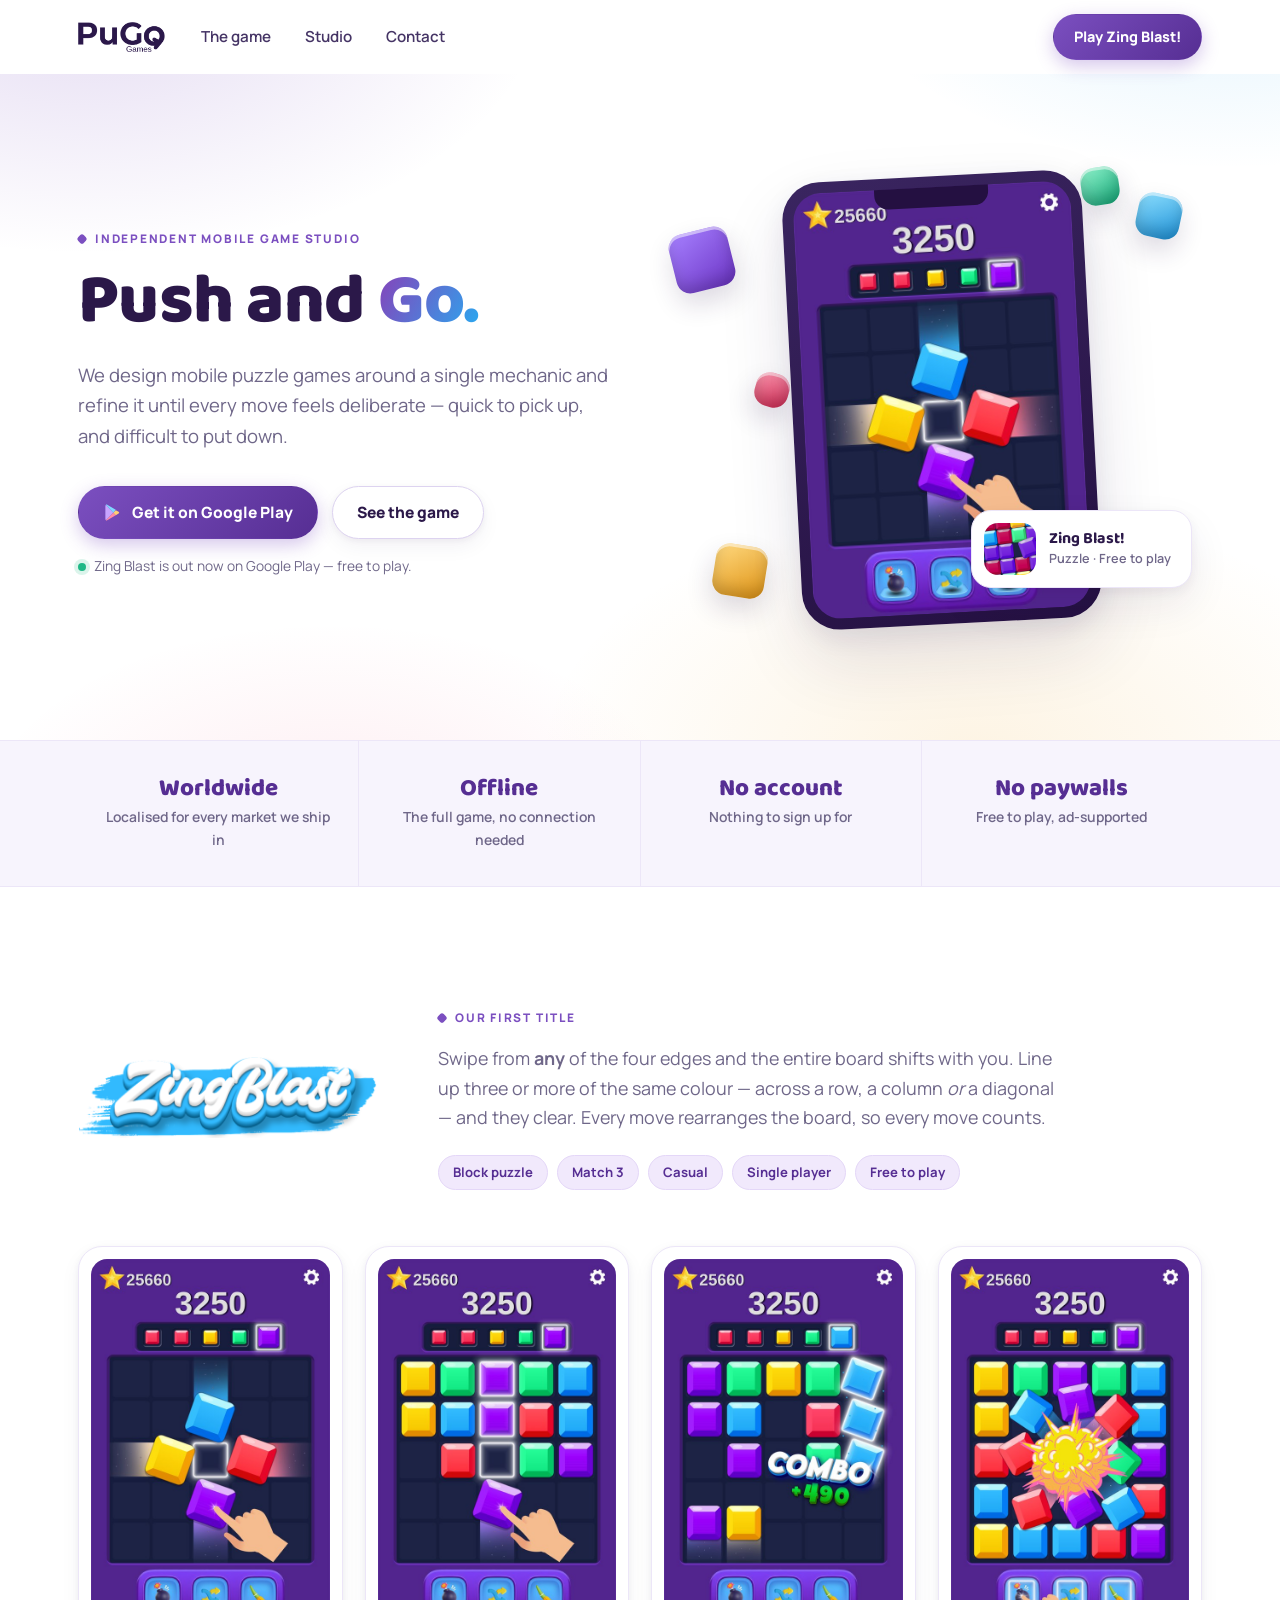
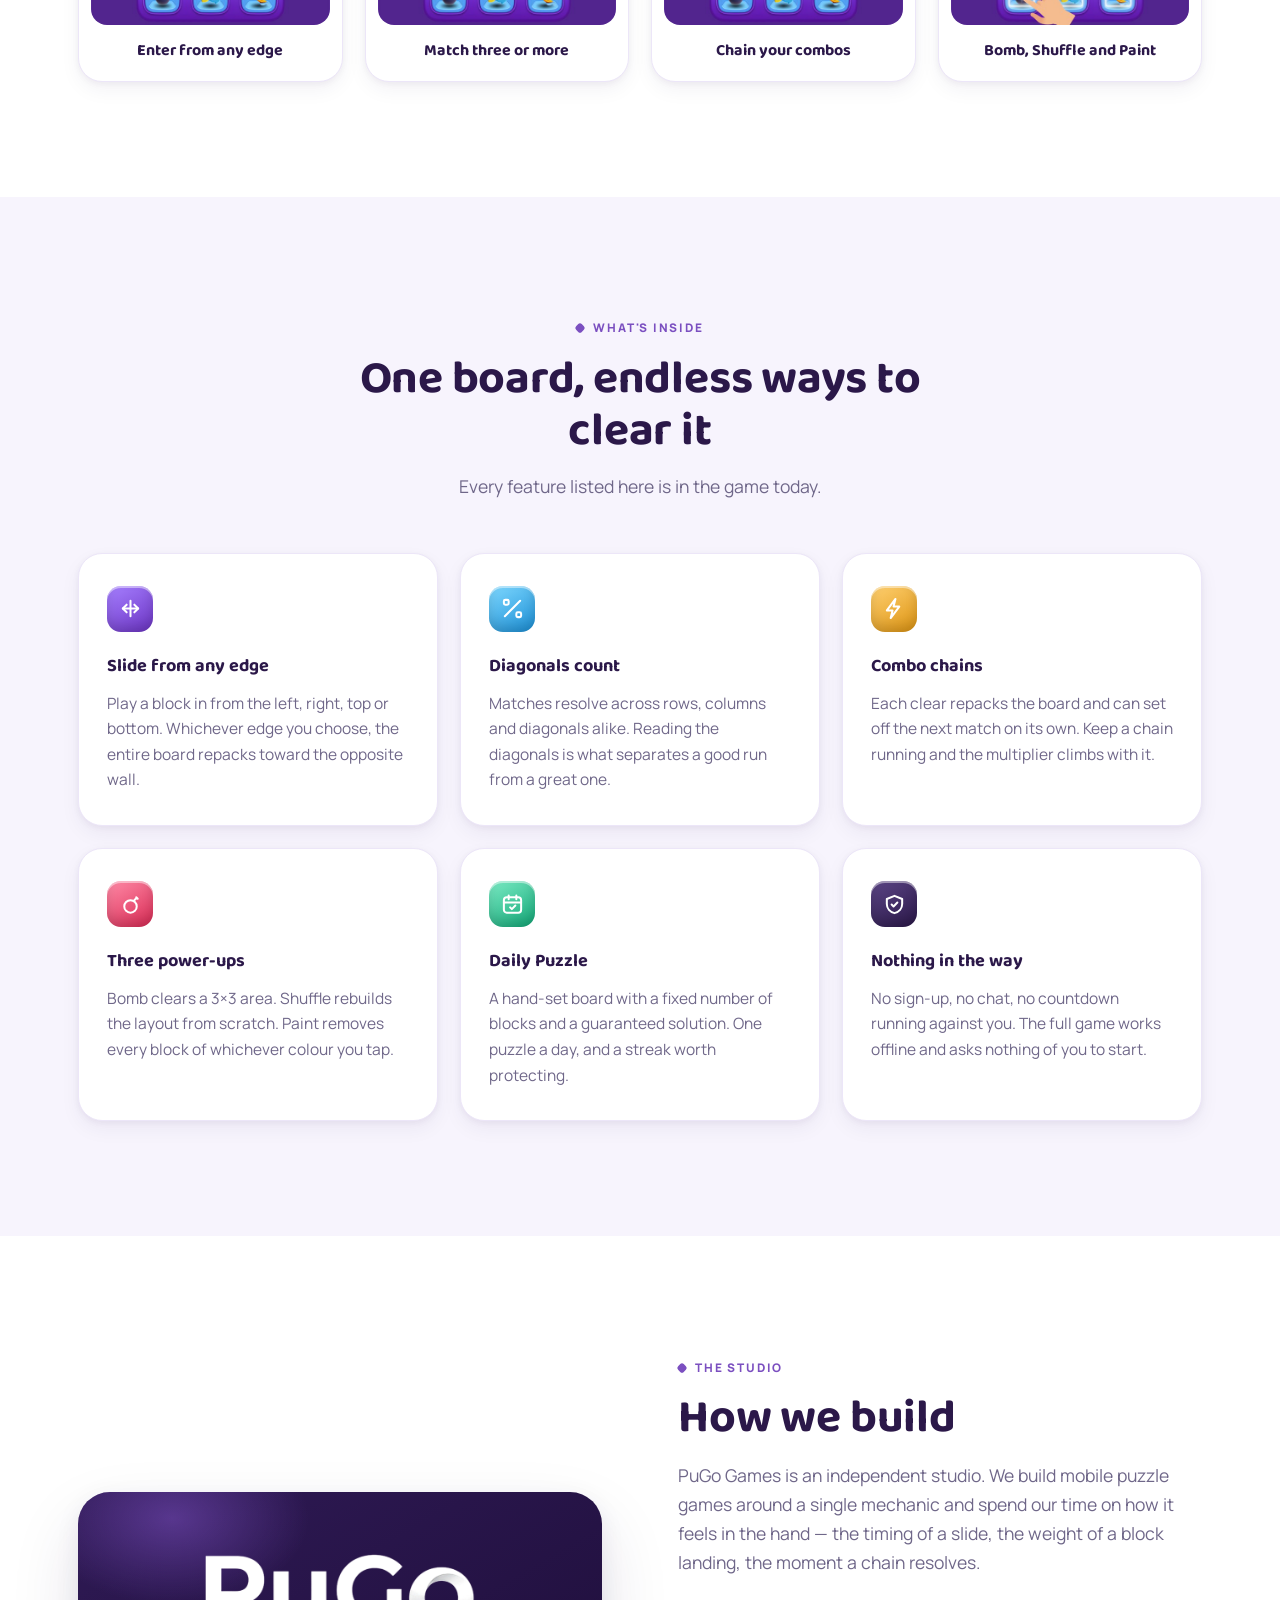
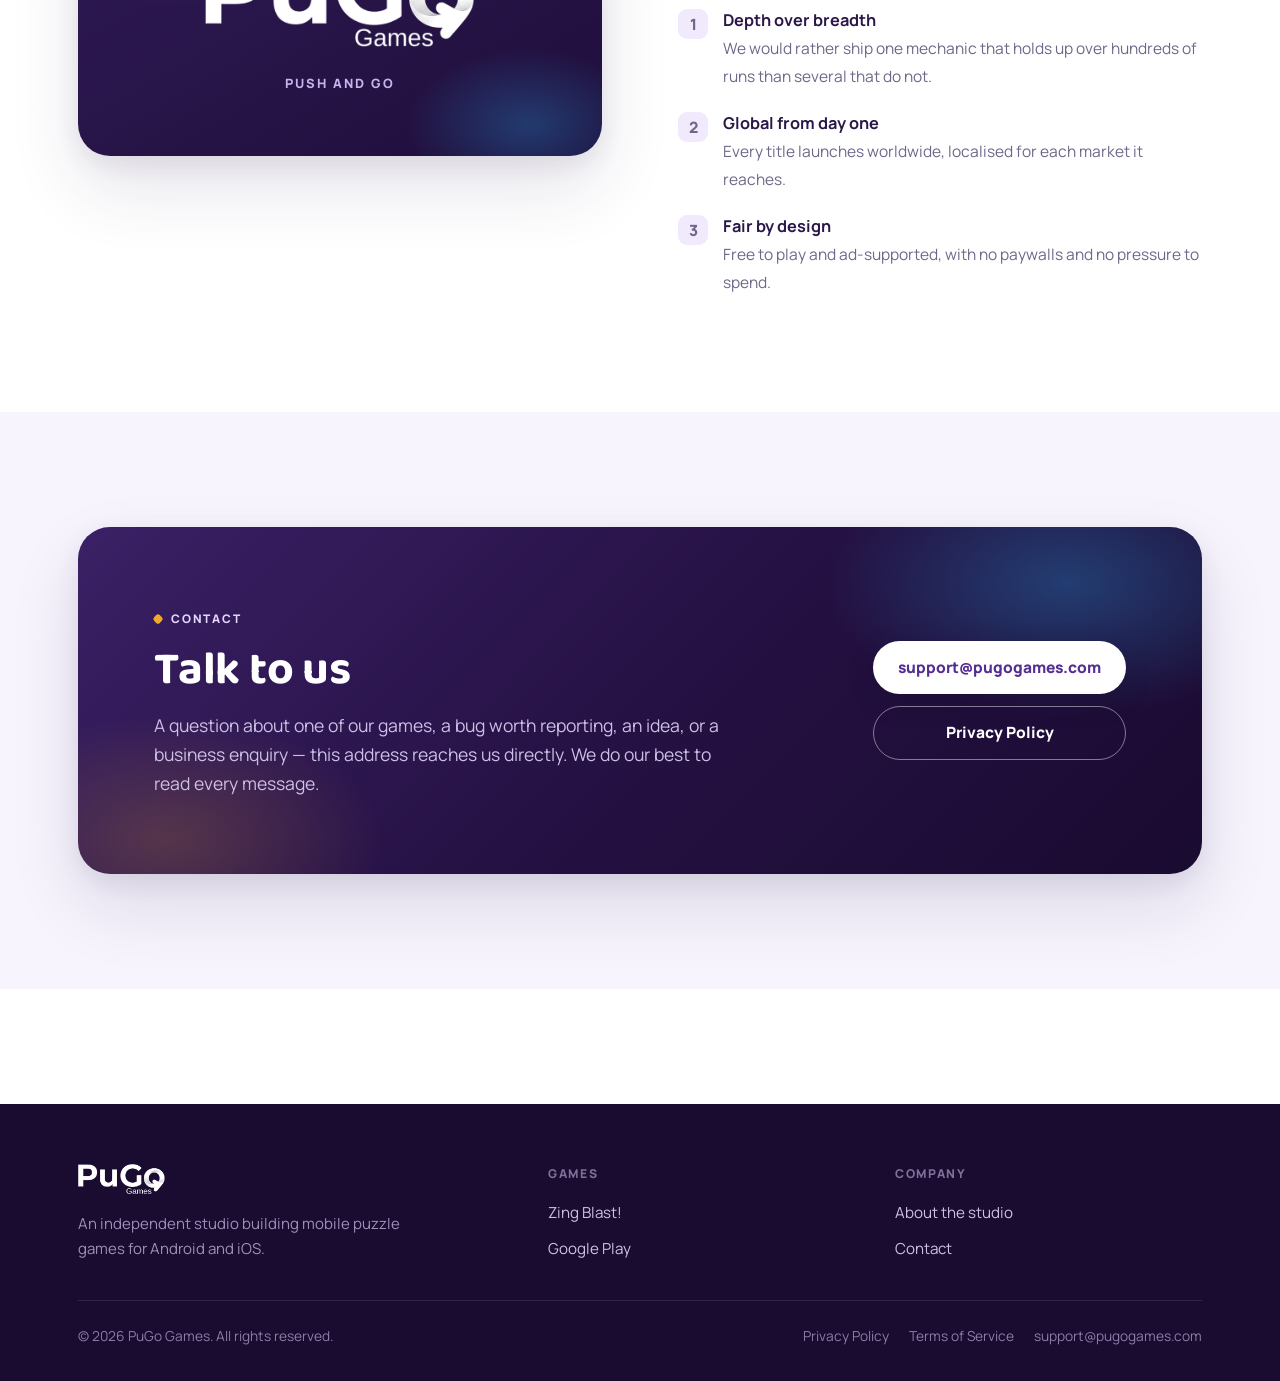
==== commit 08515b9b: "Add files via upload" ====
--- a/index.html
+++ b/index.html
@@ -39,8 +39,6 @@
       <li><a href="#game">The game</a></li>
       <li><a href="#studio">Studio</a></li>
       <li><a href="#contact">Contact</a></li>
-      <li><a href="privacy/">Privacy</a></li>
-      <li><a href="terms/">Terms</a></li>
     </ul>
 
     <a class="btn btn-primary btn-sm nav-cta" href="#game">Play Zing Blast!</a>
@@ -80,7 +78,7 @@
 
         <p class="cta-note">
           <span class="dot-live" aria-hidden="true"></span>
-          Zing Blast is in closed testing — public release coming soon.
+          Zing Blast is out now on Google Play — free to play.
         </p>
       </div>
 
@@ -308,15 +306,17 @@
         <ul>
           <li><a href="#studio">About the studio</a></li>
           <li><a href="mailto:support@pugogames.com">Contact</a></li>
-          <li><a href="privacy/">Privacy Policy</a></li>
-          <li><a href="terms/">Terms of Service</a></li>
         </ul>
       </div>
     </div>
 
     <div class="footer-bottom">
       <span>© 2026 PuGo Games. All rights reserved.</span>
-      <a href="mailto:support@pugogames.com">support@pugogames.com</a>
+      <nav class="footer-legal" aria-label="Legal and contact">
+        <a href="privacy/">Privacy Policy</a>
+        <a href="terms/">Terms of Service</a>
+        <a href="mailto:support@pugogames.com">support@pugogames.com</a>
+      </nav>
     </div>
   </div>
 </footer>
--- a/style.css
+++ b/style.css
@@ -572,6 +572,7 @@
 }
 .footer-bottom a{ text-decoration:none; transition:color .18s ease; }
 .footer-bottom a:hover{ color:#fff; }
+.footer-legal{ display:flex; align-items:center; flex-wrap:wrap; gap:20px; }
 
 /* ---------------- scroll reveal ----------------
    Yalnizca .js sinifi varken gizlenir; JS calismazsa
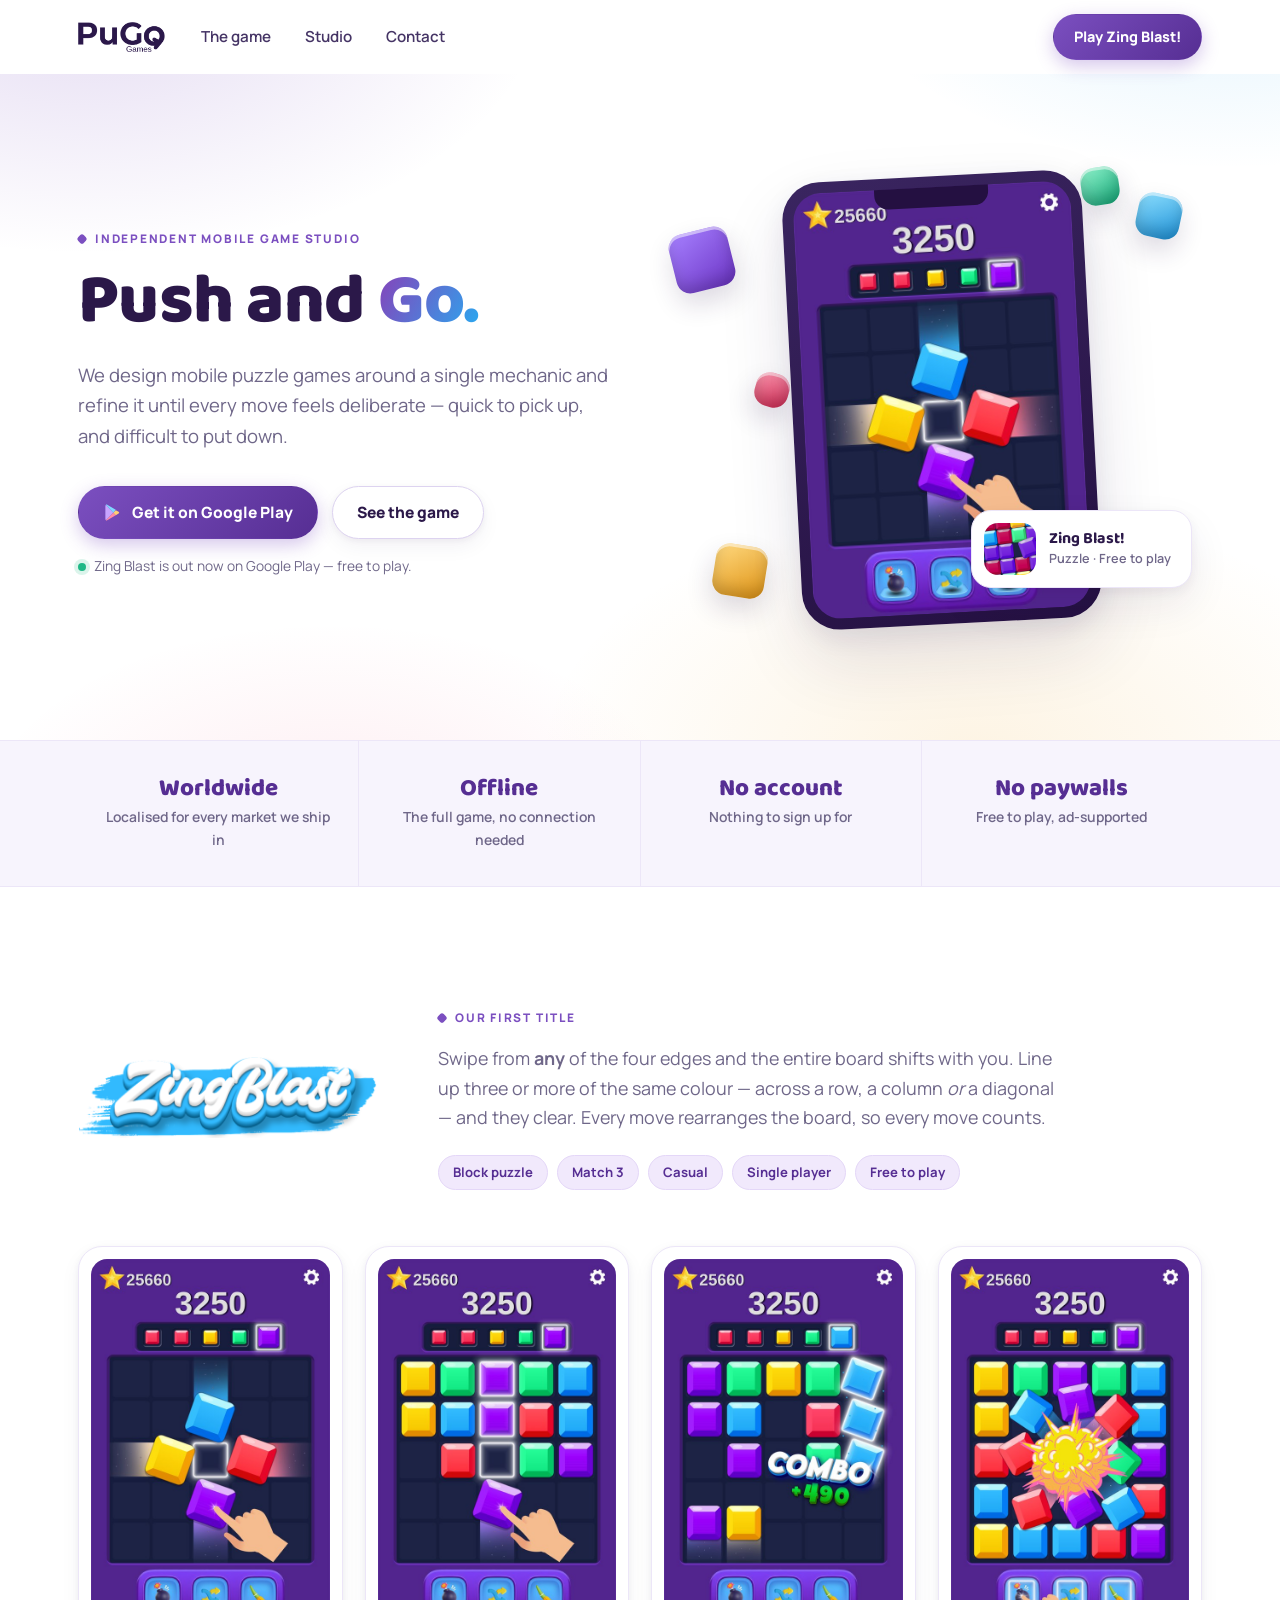
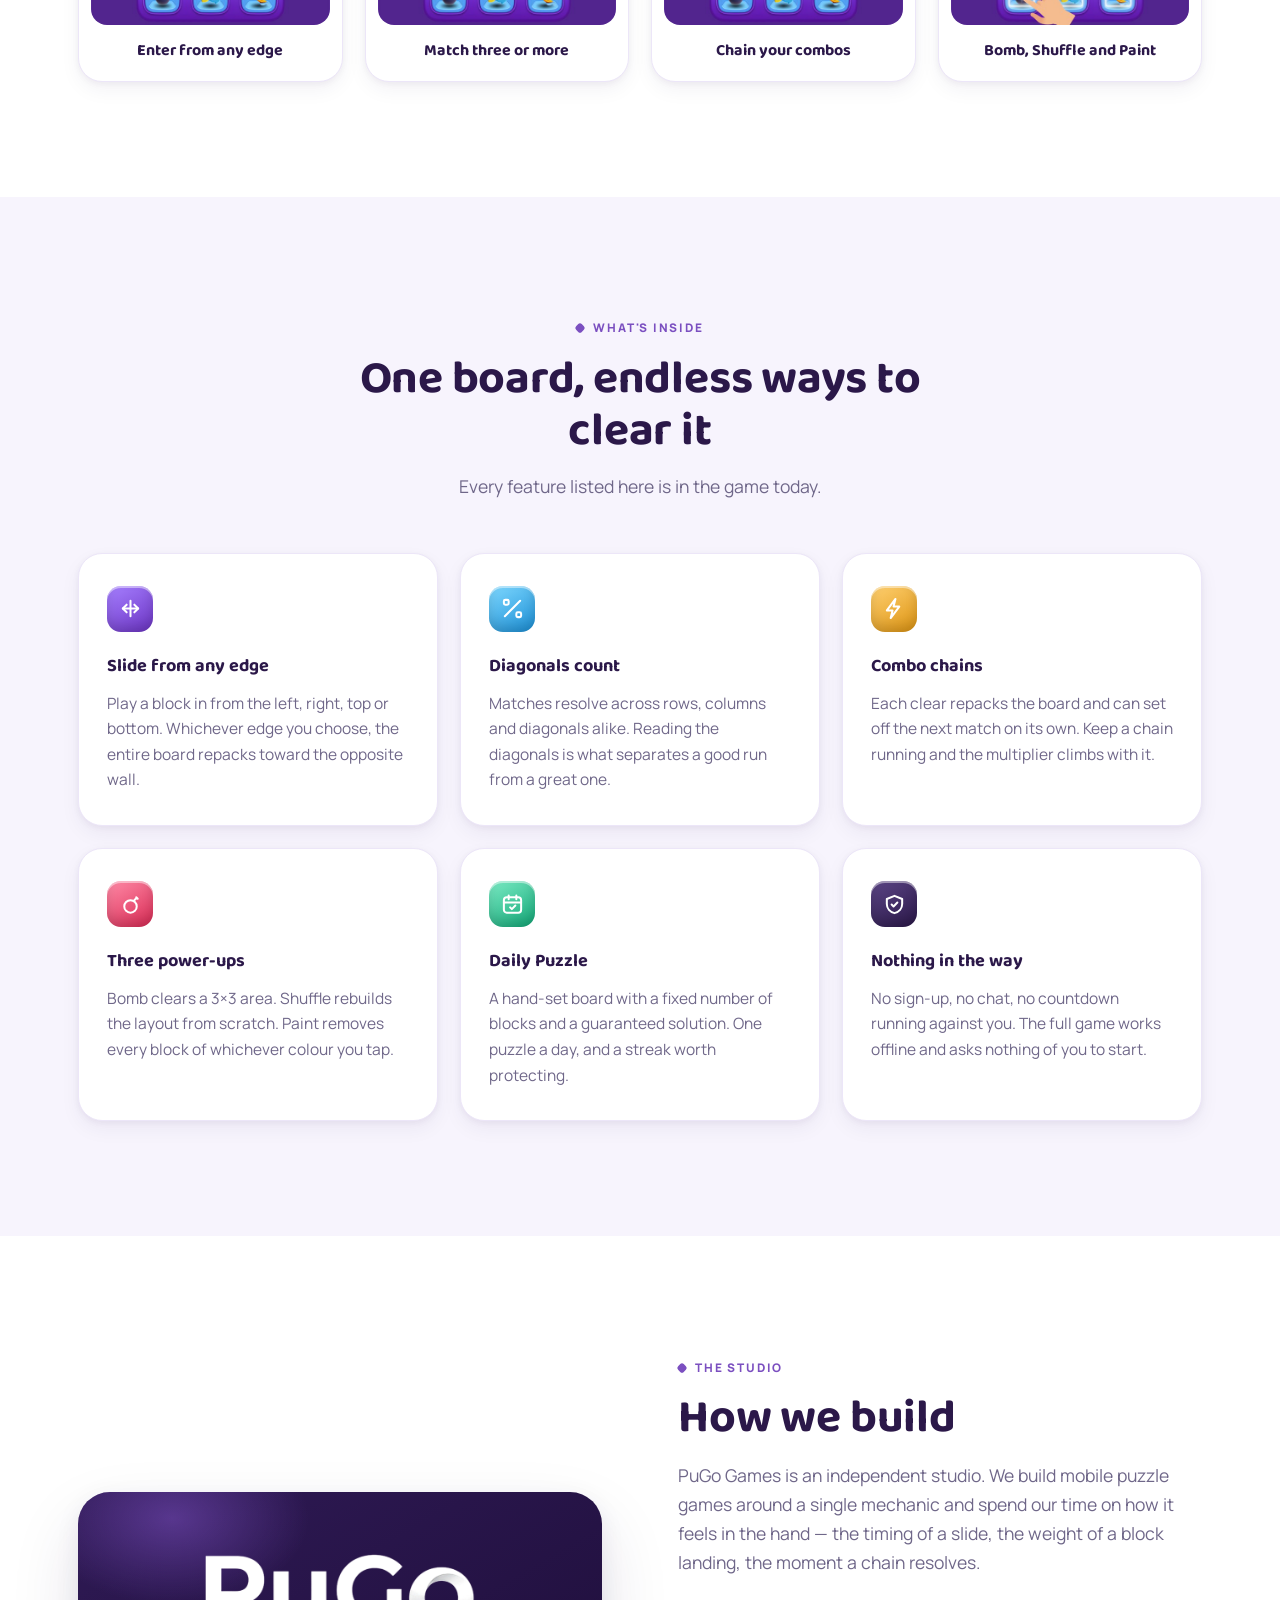
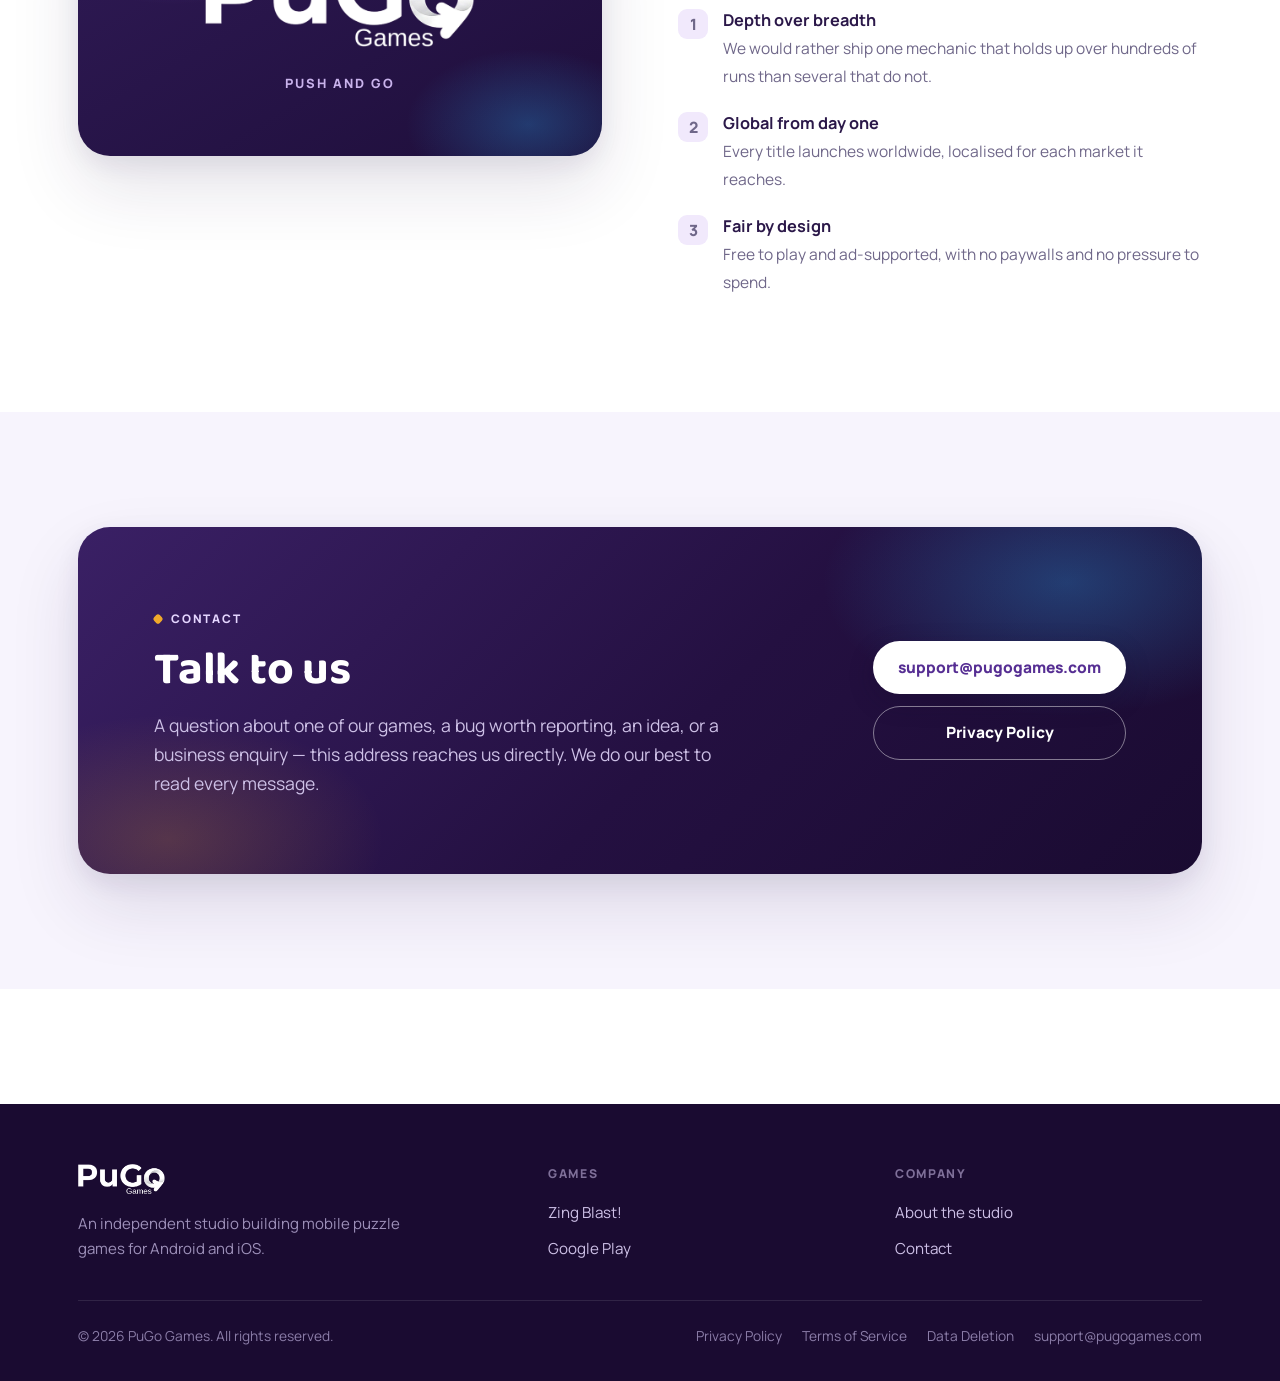
==== commit 4bf03acf: "Add files via upload" ====
--- a/index.html
+++ b/index.html
@@ -315,6 +315,7 @@
       <nav class="footer-legal" aria-label="Legal and contact">
         <a href="privacy/">Privacy Policy</a>
         <a href="terms/">Terms of Service</a>
+        <a href="data-deletion/">Data Deletion</a>
         <a href="mailto:support@pugogames.com">support@pugogames.com</a>
       </nav>
     </div>
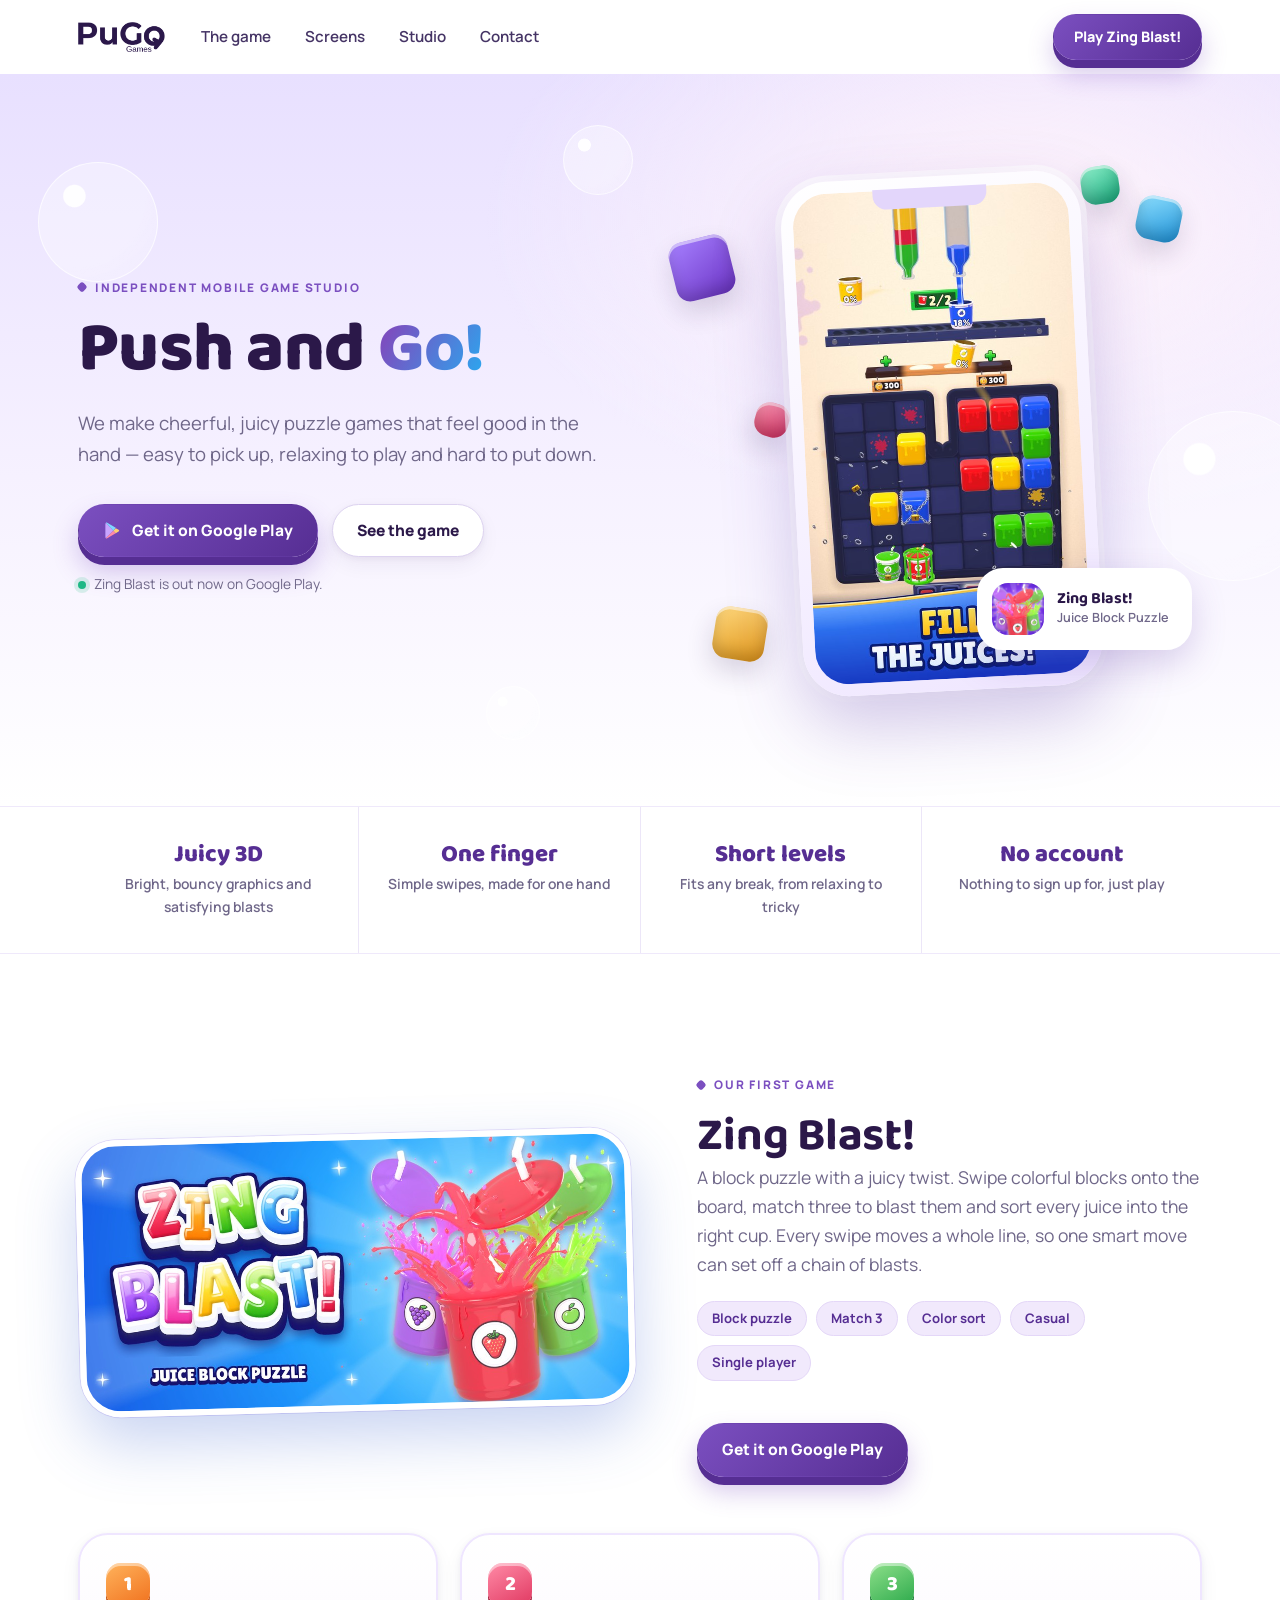
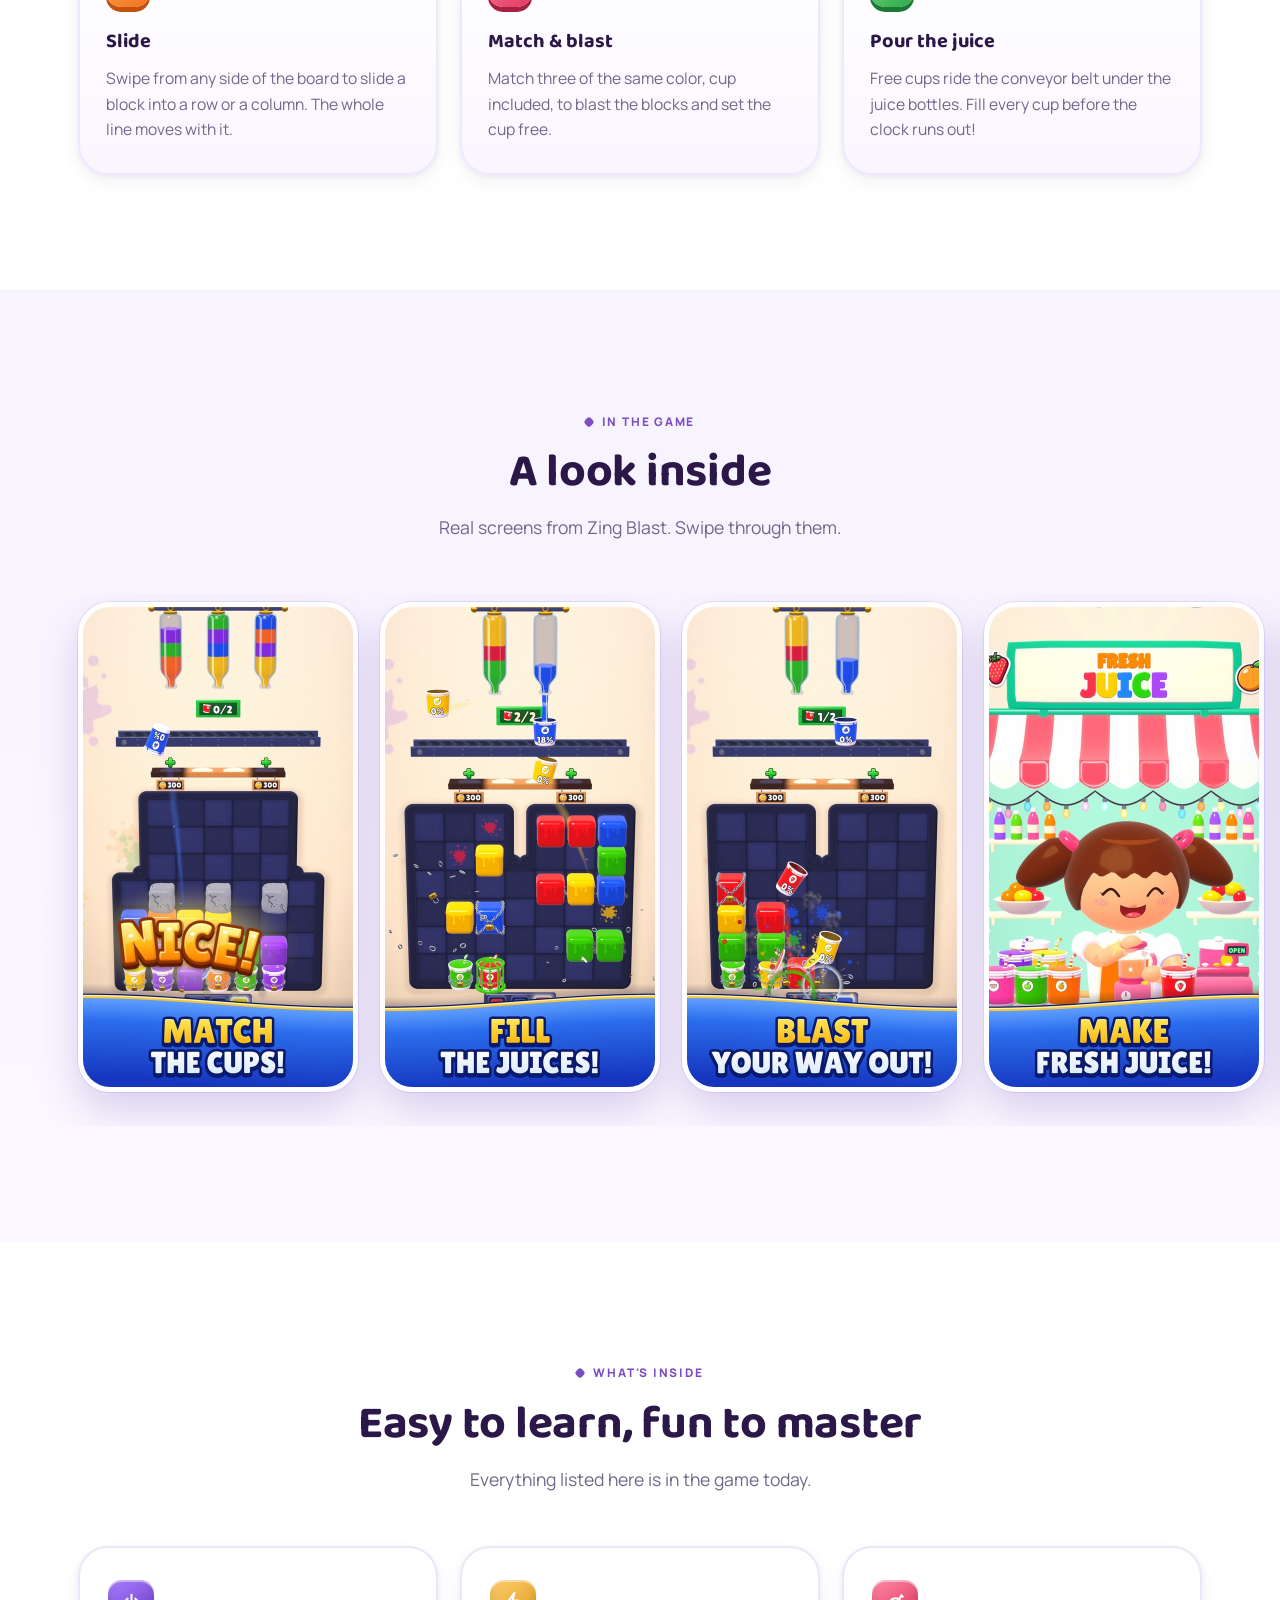
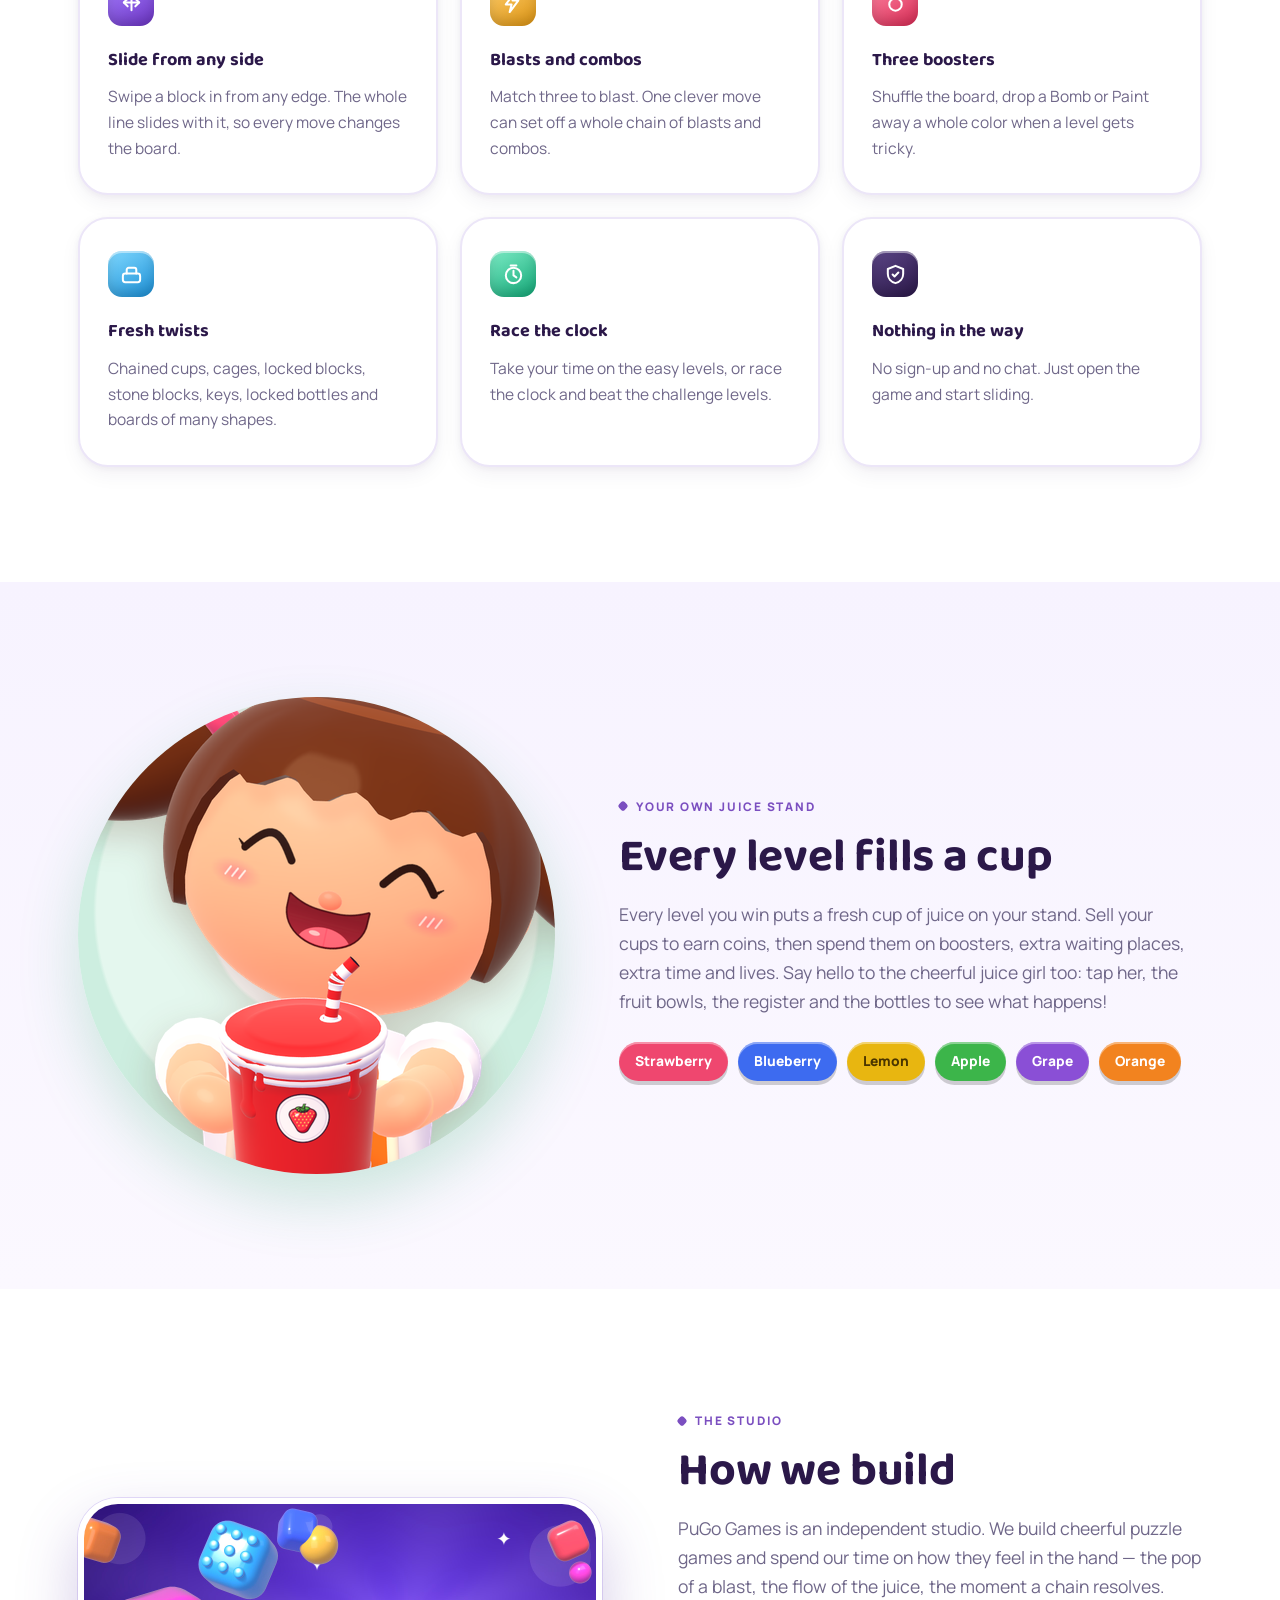
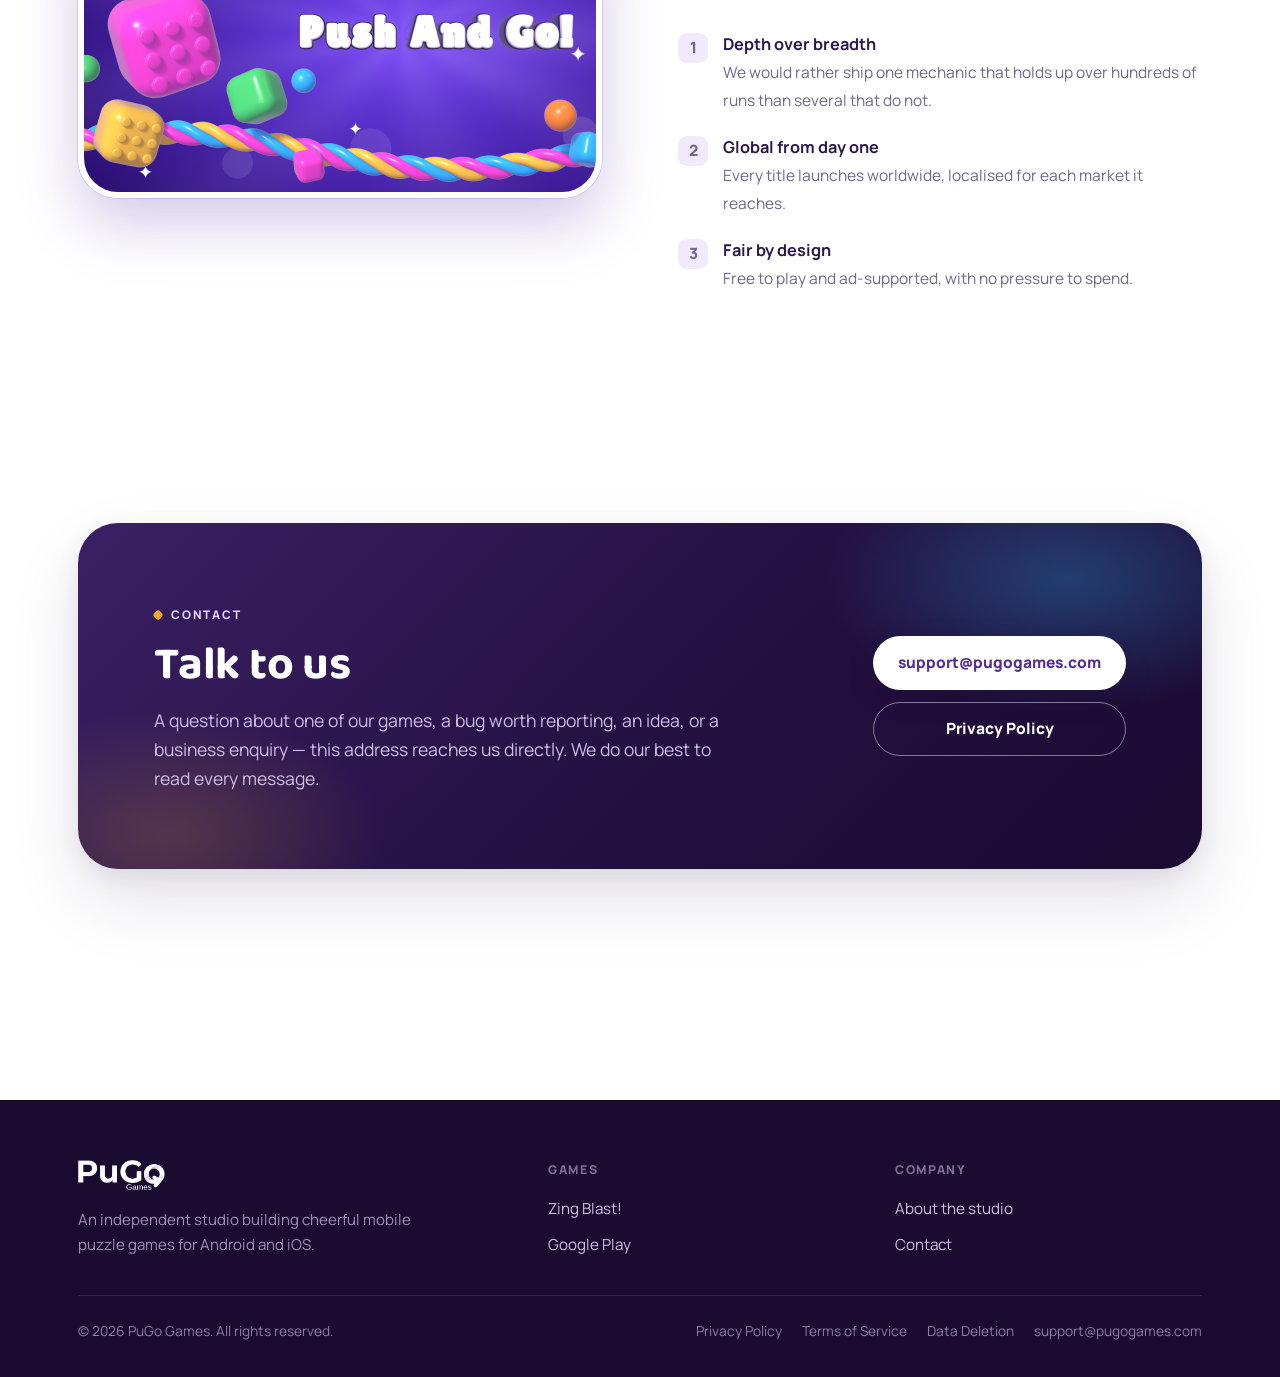
==== commit 78c0290a: "Add files via upload" ====
--- a/index.html
+++ b/index.html
@@ -1,327 +1,384 @@
-<!DOCTYPE html>
-<html lang="en">
-<head>
-<meta charset="UTF-8">
-<meta name="viewport" content="width=device-width, initial-scale=1.0">
-<title>PuGo Games — Mobile puzzle games. Push and Go.</title>
-<meta name="description" content="PuGo Games is an independent mobile game studio. We build puzzle games designed around a single mechanic — starting with Zing Blast, a slide-and-match block puzzle.">
-<meta name="theme-color" content="#7b4fc0">
-<link rel="canonical" href="https://pugogames.com/">
-
-<meta property="og:type" content="website">
-<meta property="og:url" content="https://pugogames.com/">
-<meta property="og:site_name" content="PuGo Games">
-<meta property="og:title" content="PuGo Games — Mobile puzzle games. Push and Go.">
-<meta property="og:description" content="An independent mobile game studio building puzzle games designed around a single mechanic. First title: Zing Blast!">
-<meta property="og:image" content="https://pugogames.com/zing-blast-icon.png">
-<meta name="twitter:card" content="summary_large_image">
-
-<link rel="icon" href="pugo-icon.png">
-<link rel="apple-touch-icon" href="pugo-icon.png">
-
-<link rel="preconnect" href="https://fonts.googleapis.com">
-<link rel="preconnect" href="https://fonts.gstatic.com" crossorigin>
-<link href="https://fonts.googleapis.com/css2?family=Baloo+2:wght@600;700;800&family=Manrope:wght@400;500;600;700;800&display=swap" rel="stylesheet">
-<link rel="stylesheet" href="style.css">
-<script>document.documentElement.classList.add('js');</script>
-</head>
-<body>
-
-<a class="skip-link" href="#main">Skip to content</a>
-
-<nav class="site-nav">
-  <div class="wrap nav-inner">
-    <a href="./" class="brand" aria-label="PuGo Games — home">
-      <img src="pugo-wordmark-ink.png" alt="PuGo Games" width="640" height="221">
-    </a>
-
-    <ul class="nav-links" id="nav-links">
-      <li><a href="#game">The game</a></li>
-      <li><a href="#studio">Studio</a></li>
-      <li><a href="#contact">Contact</a></li>
-    </ul>
-
-    <a class="btn btn-primary btn-sm nav-cta" href="#game">Play Zing Blast!</a>
-
-    <button class="nav-toggle" type="button" aria-expanded="false" aria-controls="nav-links" aria-label="Menu">
-      <span></span><span></span><span></span>
-    </button>
-  </div>
-</nav>
-
-<main id="main">
-
-  <!-- ============ HERO ============ -->
-  <header class="hero">
-    <div class="wrap hero-grid">
-      <div>
-        <p class="eyebrow">Independent mobile game studio</p>
-        <h1 class="h-xl">Push and <span class="accent">Go.</span></h1>
-        <p class="lede">
-          We design mobile puzzle games around a single mechanic and refine it
-          until every move feels deliberate — quick to pick up, and difficult
-          to put down.
-        </p>
-
-        <div class="cta-row">
-          <a class="btn btn-primary" href="https://play.google.com/store/apps/details?id=com.pugogames.slideblockjam">
-            <svg viewBox="0 0 24 24" aria-hidden="true">
-              <path d="M3.6 2.4c-.4.3-.6.8-.6 1.4v16.4c0 .6.2 1.1.6 1.4l.1.1L13 12.4v-.1L3.7 2.3l-.1.1z" fill="#c8a4ff"/>
-              <path d="M16.1 15.5l-3.1-3.1v-.1l3.1-3.1 3.6 2c1 .6 1 1.6 0 2.2l-3.6 2.1z" fill="#ffd071"/>
-              <path d="M16.1 15.5L13 12.3 3.6 21.8c.4.4 1 .4 1.7.1l10.8-6.4" fill="#ff8ba7"/>
-              <path d="M16.1 8.5L5.3 2.1c-.7-.4-1.3-.3-1.7 0L13 12.3l3.1-3.8z" fill="#7fd8ff"/>
-            </svg>
-            Get it on Google Play
-          </a>
-          <a class="btn btn-ghost" href="#game">See the game</a>
-        </div>
-
-        <p class="cta-note">
-          <span class="dot-live" aria-hidden="true"></span>
-          Zing Blast is out now on Google Play — free to play.
-        </p>
-      </div>
-
-      <div class="hero-visual" aria-hidden="true">
-        <span class="chip c1"></span>
-        <span class="chip c2"></span>
-        <span class="chip c3"></span>
-        <span class="chip c4"></span>
-        <span class="chip c5"></span>
-
-        <div class="phone">
-          <img src="shot-1.jpg" alt="" width="560" height="858" fetchpriority="high">
-        </div>
-
-        <div class="icon-card">
-          <img src="zing-blast-icon.png" alt="" width="512" height="512">
-          <div>
-            <div class="ic-name">Zing Blast!</div>
-            <div class="ic-sub">Puzzle · Free to play</div>
-          </div>
-        </div>
-      </div>
-    </div>
-  </header>
-
-  <!-- ============ FACTS ============ -->
-  <section class="facts">
-    <div class="wrap">
-      <div class="facts-grid">
-        <div class="fact"><div class="fv">Worldwide</div><div class="fl">Localised for every market we ship in</div></div>
-        <div class="fact"><div class="fv">Offline</div><div class="fl">The full game, no connection needed</div></div>
-        <div class="fact"><div class="fv">No account</div><div class="fl">Nothing to sign up for</div></div>
-        <div class="fact"><div class="fv">No paywalls</div><div class="fl">Free to play, ad-supported</div></div>
-      </div>
-    </div>
-  </section>
-
-  <!-- ============ GAME ============ -->
-  <section class="sec" id="game">
-    <div class="wrap">
-
-      <div class="game-head reveal">
-        <img class="game-logo" src="zing-blast-logo.png" alt="Zing Blast!" width="620" height="172">
-        <div>
-          <p class="eyebrow">Our first title</p>
-          <p class="lede">
-            Swipe from <strong>any</strong> of the four edges and the entire board shifts
-            with you. Line up three or more of the same colour — across a row, a column
-            <em>or</em> a diagonal — and they clear. Every move rearranges the board, so
-            every move counts.
-          </p>
-          <div class="tag-row">
-            <span class="tag">Block puzzle</span>
-            <span class="tag">Match 3</span>
-            <span class="tag">Casual</span>
-            <span class="tag">Single player</span>
-            <span class="tag">Free to play</span>
-          </div>
-        </div>
-      </div>
-
-      <div class="shots reveal">
-        <figure class="shot">
-          <img src="shot-1.jpg" alt="Zing Blast gameplay: a block sliding in from the edge of the board" width="560" height="858" loading="lazy">
-          <figcaption>Enter from any edge</figcaption>
-        </figure>
-        <figure class="shot">
-          <img src="shot-2.jpg" alt="Zing Blast gameplay: matching coloured blocks on the grid" width="560" height="858" loading="lazy">
-          <figcaption>Match three or more</figcaption>
-        </figure>
-        <figure class="shot">
-          <img src="shot-3.jpg" alt="Zing Blast gameplay: a combo chain scoring bonus points" width="560" height="858" loading="lazy">
-          <figcaption>Chain your combos</figcaption>
-        </figure>
-        <figure class="shot">
-          <img src="shot-4.jpg" alt="Zing Blast gameplay: a bomb power-up clearing part of the board" width="560" height="858" loading="lazy">
-          <figcaption>Bomb, Shuffle and Paint</figcaption>
-        </figure>
-      </div>
-
-    </div>
-  </section>
-
-  <!-- ============ FEATURES ============ -->
-  <section class="sec sec-soft">
-    <div class="wrap">
-      <div class="section-head center reveal">
-        <p class="eyebrow">What's inside</p>
-        <h2 class="h-lg">One board, endless ways to clear it</h2>
-        <p class="lede">Every feature listed here is in the game today.</p>
-      </div>
-
-      <div class="features reveal">
-        <article class="feature">
-          <div class="f-ico i-violet"><svg viewBox="0 0 24 24" aria-hidden="true"><path d="M4 12h16M12 4v16"/><path d="m8 8-4 4 4 4M16 8l4 4-4 4"/></svg></div>
-          <h3>Slide from any edge</h3>
-          <p>Play a block in from the left, right, top or bottom. Whichever edge you choose, the entire board repacks toward the opposite wall.</p>
-        </article>
-
-        <article class="feature">
-          <div class="f-ico i-teal"><svg viewBox="0 0 24 24" aria-hidden="true"><path d="M4 20 20 4"/><rect x="3" y="3" width="5" height="5" rx="1.5"/><rect x="16" y="16" width="5" height="5" rx="1.5"/></svg></div>
-          <h3>Diagonals count</h3>
-          <p>Matches resolve across rows, columns and diagonals alike. Reading the diagonals is what separates a good run from a great one.</p>
-        </article>
-
-        <article class="feature">
-          <div class="f-ico i-gold"><svg viewBox="0 0 24 24" aria-hidden="true"><path d="m13 2-9 12h6l-2 8 9-12h-6z"/></svg></div>
-          <h3>Combo chains</h3>
-          <p>Each clear repacks the board and can set off the next match on its own. Keep a chain running and the multiplier climbs with it.</p>
-        </article>
-
-        <article class="feature">
-          <div class="f-ico i-coral"><svg viewBox="0 0 24 24" aria-hidden="true"><circle cx="12" cy="14" r="6.5"/><path d="M16 7.5 18.5 5M18 4.5l1.5 1.5"/></svg></div>
-          <h3>Three power-ups</h3>
-          <p>Bomb clears a 3×3 area. Shuffle rebuilds the layout from scratch. Paint removes every block of whichever colour you tap.</p>
-        </article>
-
-        <article class="feature">
-          <div class="f-ico i-green"><svg viewBox="0 0 24 24" aria-hidden="true"><rect x="3" y="4.5" width="18" height="16" rx="3"/><path d="M8 2.5v4M16 2.5v4M3 10h18"/><path d="m9.5 15 1.8 1.8L15 13"/></svg></div>
-          <h3>Daily Puzzle</h3>
-          <p>A hand-set board with a fixed number of blocks and a guaranteed solution. One puzzle a day, and a streak worth protecting.</p>
-        </article>
-
-        <article class="feature">
-          <div class="f-ico i-ink"><svg viewBox="0 0 24 24" aria-hidden="true"><path d="M12 3 4 6.2v5.4c0 4.6 3.3 8.4 8 9.4 4.7-1 8-4.8 8-9.4V6.2z"/><path d="m9 12 2 2 4-4"/></svg></div>
-          <h3>Nothing in the way</h3>
-          <p>No sign-up, no chat, no countdown running against you. The full game works offline and asks nothing of you to start.</p>
-        </article>
-      </div>
-    </div>
-  </section>
-
-  <!-- ============ STUDIO ============ -->
-  <section class="sec" id="studio">
-    <div class="wrap">
-      <div class="studio-grid">
-        <div class="studio-card reveal">
-          <img src="pugo-wordmark.png" alt="PuGo Games" width="640" height="221">
-          <p class="sc-tag">Push and Go</p>
-        </div>
-
-        <div class="reveal">
-          <p class="eyebrow">The studio</p>
-          <h2 class="h-lg">How we build</h2>
-          <p class="lede" style="margin-top:16px;">
-            PuGo Games is an independent studio. We build mobile puzzle games around
-            a single mechanic and spend our time on how it feels in the hand — the
-            timing of a slide, the weight of a block landing, the moment a chain
-            resolves.
-          </p>
-
-          <ul class="studio-points">
-            <li>
-              <span class="sp-num">1</span>
-              <div>
-                <strong>Depth over breadth</strong>
-                <span>We would rather ship one mechanic that holds up over hundreds of runs than several that do not.</span>
-              </div>
-            </li>
-            <li>
-              <span class="sp-num">2</span>
-              <div>
-                <strong>Global from day one</strong>
-                <span>Every title launches worldwide, localised for each market it reaches.</span>
-              </div>
-            </li>
-            <li>
-              <span class="sp-num">3</span>
-              <div>
-                <strong>Fair by design</strong>
-                <span>Free to play and ad-supported, with no paywalls and no pressure to spend.</span>
-              </div>
-            </li>
-          </ul>
-        </div>
-      </div>
-    </div>
-  </section>
-
-  <!-- ============ CONTACT ============ -->
-  <section class="sec sec-soft" id="contact">
-    <div class="wrap">
-      <div class="contact reveal">
-        <div class="contact-grid">
-          <div>
-            <p class="eyebrow on-dark">Contact</p>
-            <h2 class="h-lg">Talk to us</h2>
-            <p class="lede">
-              A question about one of our games, a bug worth reporting, an idea, or a
-              business enquiry — this address reaches us directly. We do our best to read 
-              every message.
-            </p>
-          </div>
-          <div class="contact-actions">
-            <a class="btn btn-light" href="mailto:support@pugogames.com">support@pugogames.com</a>
-            <a class="btn btn-outline-light" href="privacy/">Privacy Policy</a>
-          </div>
-        </div>
-      </div>
-    </div>
-  </section>
-
-</main>
-
-<footer class="site-footer">
-  <div class="wrap">
-    <div class="footer-top">
-      <div class="f-brand">
-        <img src="pugo-wordmark.png" alt="PuGo Games" width="640" height="221">
-        <p class="footer-blurb">
-          An independent studio building mobile puzzle games for Android and iOS.
-        </p>
-      </div>
-
-      <div class="f-col">
-        <h4>Games</h4>
-        <ul>
-          <li><a href="#game">Zing Blast!</a></li>
-          <li><a href="https://play.google.com/store/apps/details?id=com.pugogames.slideblockjam">Google Play</a></li>
-        </ul>
-      </div>
-
-      <div class="f-col">
-        <h4>Company</h4>
-        <ul>
-          <li><a href="#studio">About the studio</a></li>
-          <li><a href="mailto:support@pugogames.com">Contact</a></li>
-        </ul>
-      </div>
-    </div>
-
-    <div class="footer-bottom">
-      <span>© 2026 PuGo Games. All rights reserved.</span>
-      <nav class="footer-legal" aria-label="Legal and contact">
-        <a href="privacy/">Privacy Policy</a>
-        <a href="terms/">Terms of Service</a>
-        <a href="data-deletion/">Data Deletion</a>
-        <a href="mailto:support@pugogames.com">support@pugogames.com</a>
-      </nav>
-    </div>
-  </div>
-</footer>
-
-<script src="site.js" defer></script>
-</body>
-</html>
+<!DOCTYPE html>
+<html lang="en">
+<head>
+<meta charset="UTF-8">
+<meta name="viewport" content="width=device-width, initial-scale=1.0">
+<title>PuGo Games — Cheerful mobile puzzle games. Push and Go.</title>
+<meta name="description" content="PuGo Games is an independent mobile game studio. We make juicy, relaxing puzzle games — starting with Zing Blast: Juice Block Puzzle, where you slide blocks, match colors and fill cups of fresh juice.">
+<meta name="theme-color" content="#7b4fc0">
+<link rel="canonical" href="https://pugogames.com/">
+
+<meta property="og:type" content="website">
+<meta property="og:url" content="https://pugogames.com/">
+<meta property="og:site_name" content="PuGo Games">
+<meta property="og:title" content="PuGo Games — Cheerful mobile puzzle games. Push and Go.">
+<meta property="og:description" content="An independent mobile game studio. First title: Zing Blast — a juicy block puzzle.">
+<meta property="og:image" content="https://pugogames.com/pugo-banner.jpg">
+<meta name="twitter:card" content="summary_large_image">
+
+<link rel="icon" href="pugo-icon.png">
+<link rel="apple-touch-icon" href="pugo-icon.png">
+
+<link rel="preconnect" href="https://fonts.googleapis.com">
+<link rel="preconnect" href="https://fonts.gstatic.com" crossorigin>
+<link href="https://fonts.googleapis.com/css2?family=Baloo+2:wght@600;700;800&family=Manrope:wght@400;500;600;700;800&display=swap" rel="stylesheet">
+<link rel="stylesheet" href="style.css">
+<script>document.documentElement.classList.add('js');</script>
+</head>
+<body>
+
+<a class="skip-link" href="#main">Skip to content</a>
+
+<nav class="site-nav">
+  <div class="wrap nav-inner">
+    <a href="./" class="brand" aria-label="PuGo Games — home">
+      <img src="pugo-wordmark-ink.png" alt="PuGo Games" width="640" height="221">
+    </a>
+
+    <ul class="nav-links" id="nav-links">
+      <li><a href="#game">The game</a></li>
+      <li><a href="#screens">Screens</a></li>
+      <li><a href="#studio">Studio</a></li>
+      <li><a href="#contact">Contact</a></li>
+    </ul>
+
+    <a class="btn btn-primary btn-sm nav-cta" href="https://play.google.com/store/apps/details?id=com.pugogames.slideblockjam">Play Zing Blast!</a>
+
+    <button class="nav-toggle" type="button" aria-expanded="false" aria-controls="nav-links" aria-label="Menu">
+      <span></span><span></span><span></span>
+    </button>
+  </div>
+</nav>
+
+<main id="main">
+
+  <!-- ============ HERO ============ -->
+  <header class="hero hero-v2">
+    <span class="bub b1" aria-hidden="true"></span>
+    <span class="bub b2" aria-hidden="true"></span>
+    <span class="bub b3" aria-hidden="true"></span>
+    <span class="bub b4" aria-hidden="true"></span>
+    <div class="wrap hero-grid">
+      <div>
+        <p class="eyebrow">Independent mobile game studio</p>
+        <h1 class="h-xl">Push and <span class="accent">Go!</span></h1>
+        <p class="lede">
+          We make cheerful, juicy puzzle games that feel good in the hand —
+          easy to pick up, relaxing to play and hard to put down.
+        </p>
+
+        <div class="cta-row">
+          <a class="btn btn-primary" href="https://play.google.com/store/apps/details?id=com.pugogames.slideblockjam">
+            <svg viewBox="0 0 24 24" aria-hidden="true">
+              <path d="M3.6 2.4c-.4.3-.6.8-.6 1.4v16.4c0 .6.2 1.1.6 1.4l.1.1L13 12.4v-.1L3.7 2.3l-.1.1z" fill="#c8a4ff"/>
+              <path d="M16.1 15.5l-3.1-3.1v-.1l3.1-3.1 3.6 2c1 .6 1 1.6 0 2.2l-3.6 2.1z" fill="#ffd071"/>
+              <path d="M16.1 15.5L13 12.3 3.6 21.8c.4.4 1 .4 1.7.1l10.8-6.4" fill="#ff8ba7"/>
+              <path d="M16.1 8.5L5.3 2.1c-.7-.4-1.3-.3-1.7 0L13 12.3l3.1-3.8z" fill="#7fd8ff"/>
+            </svg>
+            Get it on Google Play
+          </a>
+          <a class="btn btn-ghost" href="#game">See the game</a>
+        </div>
+
+        <p class="cta-note">
+          <span class="dot-live" aria-hidden="true"></span>
+          Zing Blast is out now on Google Play.
+        </p>
+      </div>
+
+      <div class="hero-visual" aria-hidden="true">
+        <span class="chip c1"></span>
+        <span class="chip c2"></span>
+        <span class="chip c3"></span>
+        <span class="chip c4"></span>
+        <span class="chip c5"></span>
+
+        <div class="phone">
+          <img src="zb-shot-2.jpg" alt="" width="540" height="960" fetchpriority="high">
+        </div>
+
+        <div class="icon-card">
+          <img src="zing-icon-v2.png" alt="" width="512" height="512">
+          <div>
+            <div class="ic-name">Zing Blast!</div>
+            <div class="ic-sub">Juice Block Puzzle</div>
+          </div>
+        </div>
+      </div>
+    </div>
+  </header>
+
+  <!-- ============ FACTS ============ -->
+  <section class="facts">
+    <div class="wrap">
+      <div class="facts-grid">
+        <div class="fact"><div class="fv">Juicy 3D</div><div class="fl">Bright, bouncy graphics and satisfying blasts</div></div>
+        <div class="fact"><div class="fv">One finger</div><div class="fl">Simple swipes, made for one hand</div></div>
+        <div class="fact"><div class="fv">Short levels</div><div class="fl">Fits any break, from relaxing to tricky</div></div>
+        <div class="fact"><div class="fv">No account</div><div class="fl">Nothing to sign up for, just play</div></div>
+      </div>
+    </div>
+  </section>
+
+  <!-- ============ GAME ============ -->
+  <section class="sec" id="game">
+    <div class="wrap">
+
+      <div class="game-feature reveal">
+        <div class="gf-art">
+          <img src="zb-feature.jpg" alt="Zing Blast: Juice Block Puzzle — three juice cups splashing" width="1024" height="500" loading="lazy">
+        </div>
+        <div class="gf-copy">
+          <p class="eyebrow">Our first game</p>
+          <h2 class="h-lg">Zing Blast!</h2>
+          <p class="lede">
+            A block puzzle with a juicy twist. Swipe colorful blocks onto the board, match
+            three to blast them and sort every juice into the right cup. Every swipe moves a
+            whole line, so one smart move can set off a chain of blasts.
+          </p>
+          <div class="tag-row">
+            <span class="tag">Block puzzle</span>
+            <span class="tag">Match 3</span>
+            <span class="tag">Color sort</span>
+            <span class="tag">Casual</span>
+            <span class="tag">Single player</span>
+          </div>
+          <div class="cta-row">
+            <a class="btn btn-primary" href="https://play.google.com/store/apps/details?id=com.pugogames.slideblockjam">Get it on Google Play</a>
+          </div>
+        </div>
+      </div>
+
+      <div class="how reveal">
+        <div class="how-step">
+          <span class="hs-num">1</span>
+          <h3>Slide</h3>
+          <p>Swipe from any side of the board to slide a block into a row or a column. The whole line moves with it.</p>
+        </div>
+        <div class="how-step">
+          <span class="hs-num">2</span>
+          <h3>Match &amp; blast</h3>
+          <p>Match three of the same color, cup included, to blast the blocks and set the cup free.</p>
+        </div>
+        <div class="how-step">
+          <span class="hs-num">3</span>
+          <h3>Pour the juice</h3>
+          <p>Free cups ride the conveyor belt under the juice bottles. Fill every cup before the clock runs out!</p>
+        </div>
+      </div>
+
+    </div>
+  </section>
+
+  <!-- ============ SCREENS ============ -->
+  <section class="sec sec-soft" id="screens">
+    <div class="wrap">
+      <div class="section-head center reveal">
+        <p class="eyebrow">In the game</p>
+        <h2 class="h-lg">A look inside</h2>
+        <p class="lede">Real screens from Zing Blast. Swipe through them.</p>
+      </div>
+    </div>
+
+    <div class="gallery reveal" tabindex="0" aria-label="Zing Blast screenshots">
+      <figure class="g-shot"><img src="zb-shot-1.jpg" alt="Match the cups: a juice cup on the conveyor and a colorful board of blocks" width="540" height="960" loading="lazy"></figure>
+      <figure class="g-shot"><img src="zb-shot-2.jpg" alt="Fill the juices: blocks sliding into place" width="540" height="960" loading="lazy"></figure>
+      <figure class="g-shot"><img src="zb-shot-3.jpg" alt="Blast your way out: a chain of blasts" width="540" height="960" loading="lazy"></figure>
+      <figure class="g-shot"><img src="zb-shot-4.jpg" alt="Make fresh juice: the cheerful juice stand" width="540" height="960" loading="lazy"></figure>
+      <figure class="g-shot"><img src="zb-shot-5.jpg" alt="Beat tricky levels with chains, cages and locks" width="540" height="960" loading="lazy"></figure>
+      <figure class="g-shot"><img src="zb-shot-6.jpg" alt="Sell your cups and earn coins" width="540" height="960" loading="lazy"></figure>
+      <figure class="g-shot"><img src="zb-shot-7.jpg" alt="Race the clock" width="540" height="960" loading="lazy"></figure>
+      <figure class="g-shot"><img src="zb-shot-8.jpg" alt="Relax and enjoy" width="540" height="960" loading="lazy"></figure>
+    </div>
+  </section>
+
+  <!-- ============ FEATURES ============ -->
+  <section class="sec">
+    <div class="wrap">
+      <div class="section-head center reveal">
+        <p class="eyebrow">What's inside</p>
+        <h2 class="h-lg">Easy to learn, fun to master</h2>
+        <p class="lede">Everything listed here is in the game today.</p>
+      </div>
+
+      <div class="features reveal">
+        <article class="feature">
+          <div class="f-ico i-violet"><svg viewBox="0 0 24 24" aria-hidden="true"><path d="M4 12h16M12 4v16"/><path d="m8 8-4 4 4 4M16 8l4 4-4 4"/></svg></div>
+          <h3>Slide from any side</h3>
+          <p>Swipe a block in from any edge. The whole line slides with it, so every move changes the board.</p>
+        </article>
+
+        <article class="feature">
+          <div class="f-ico i-gold"><svg viewBox="0 0 24 24" aria-hidden="true"><path d="m13 2-9 12h6l-2 8 9-12h-6z"/></svg></div>
+          <h3>Blasts and combos</h3>
+          <p>Match three to blast. One clever move can set off a whole chain of blasts and combos.</p>
+        </article>
+
+        <article class="feature">
+          <div class="f-ico i-coral"><svg viewBox="0 0 24 24" aria-hidden="true"><circle cx="12" cy="14" r="6.5"/><path d="M16 7.5 18.5 5M18 4.5l1.5 1.5"/></svg></div>
+          <h3>Three boosters</h3>
+          <p>Shuffle the board, drop a Bomb or Paint away a whole color when a level gets tricky.</p>
+        </article>
+
+        <article class="feature">
+          <div class="f-ico i-teal"><svg viewBox="0 0 24 24" aria-hidden="true"><rect x="3" y="11" width="18" height="9" rx="2.5"/><path d="M7 11V7a2 2 0 0 1 2-2h6a2 2 0 0 1 2 2v4"/></svg></div>
+          <h3>Fresh twists</h3>
+          <p>Chained cups, cages, locked blocks, stone blocks, keys, locked bottles and boards of many shapes.</p>
+        </article>
+
+        <article class="feature">
+          <div class="f-ico i-green"><svg viewBox="0 0 24 24" aria-hidden="true"><circle cx="12" cy="13" r="8"/><path d="M12 8v5l3 2M9 2.5h6"/></svg></div>
+          <h3>Race the clock</h3>
+          <p>Take your time on the easy levels, or race the clock and beat the challenge levels.</p>
+        </article>
+
+        <article class="feature">
+          <div class="f-ico i-ink"><svg viewBox="0 0 24 24" aria-hidden="true"><path d="M12 3 4 6.2v5.4c0 4.6 3.3 8.4 8 9.4 4.7-1 8-4.8 8-9.4V6.2z"/><path d="m9 12 2 2 4-4"/></svg></div>
+          <h3>Nothing in the way</h3>
+          <p>No sign-up and no chat. Just open the game and start sliding.</p>
+        </article>
+      </div>
+    </div>
+  </section>
+
+  <!-- ============ JUICE STAND ============ -->
+  <section class="sec sec-soft">
+    <div class="wrap">
+      <div class="stand">
+        <div class="stand-art reveal">
+          <img src="zb-girl.png" alt="The cheerful juice stand girl holding a strawberry juice" width="560" height="537" loading="lazy">
+        </div>
+        <div class="reveal">
+          <p class="eyebrow">Your own juice stand</p>
+          <h2 class="h-lg">Every level fills a cup</h2>
+          <p class="lede" style="margin-top:16px;">
+            Every level you win puts a fresh cup of juice on your stand. Sell your cups to earn
+            coins, then spend them on boosters, extra waiting places, extra time and lives.
+            Say hello to the cheerful juice girl too: tap her, the fruit bowls, the register
+            and the bottles to see what happens!
+          </p>
+          <div class="fruit-row" aria-label="Six fruity flavors">
+            <span class="fruit f1">Strawberry</span>
+            <span class="fruit f2">Blueberry</span>
+            <span class="fruit f3">Lemon</span>
+            <span class="fruit f4">Apple</span>
+            <span class="fruit f5">Grape</span>
+            <span class="fruit f6">Orange</span>
+          </div>
+        </div>
+      </div>
+    </div>
+  </section>
+
+  <!-- ============ STUDIO ============ -->
+  <section class="sec" id="studio">
+    <div class="wrap">
+      <div class="studio-grid">
+        <div class="studio-card studio-banner reveal">
+          <img src="pugo-banner.jpg" alt="PuGo Games — Push And Go!" width="2048" height="1152" loading="lazy">
+        </div>
+
+        <div class="reveal">
+          <p class="eyebrow">The studio</p>
+          <h2 class="h-lg">How we build</h2>
+          <p class="lede" style="margin-top:16px;">
+            PuGo Games is an independent studio. We build cheerful puzzle games and spend our
+            time on how they feel in the hand — the pop of a blast, the flow of the juice,
+            the moment a chain resolves.
+          </p>
+
+          <ul class="studio-points">
+            <li>
+              <span class="sp-num">1</span>
+              <div>
+                <strong>Depth over breadth</strong>
+                <span>We would rather ship one mechanic that holds up over hundreds of runs than several that do not.</span>
+              </div>
+            </li>
+            <li>
+              <span class="sp-num">2</span>
+              <div>
+                <strong>Global from day one</strong>
+                <span>Every title launches worldwide, localised for each market it reaches.</span>
+              </div>
+            </li>
+            <li>
+              <span class="sp-num">3</span>
+              <div>
+                <strong>Fair by design</strong>
+                <span>Free to play and ad-supported, with no pressure to spend.</span>
+              </div>
+            </li>
+          </ul>
+        </div>
+      </div>
+    </div>
+  </section>
+
+  <!-- ============ CONTACT ============ -->
+  <section class="sec" id="contact">
+    <div class="wrap">
+      <div class="contact reveal">
+        <div class="contact-grid">
+          <div>
+            <p class="eyebrow on-dark">Contact</p>
+            <h2 class="h-lg">Talk to us</h2>
+            <p class="lede">
+              A question about one of our games, a bug worth reporting, an idea, or a
+              business enquiry — this address reaches us directly. We do our best to read
+              every message.
+            </p>
+          </div>
+          <div class="contact-actions">
+            <a class="btn btn-light" href="mailto:support@pugogames.com">support@pugogames.com</a>
+            <a class="btn btn-outline-light" href="privacy/">Privacy Policy</a>
+          </div>
+        </div>
+      </div>
+    </div>
+  </section>
+
+</main>
+
+<footer class="site-footer">
+  <div class="wrap">
+    <div class="footer-top">
+      <div class="f-brand">
+        <img src="pugo-wordmark.png" alt="PuGo Games" width="640" height="221">
+        <p class="footer-blurb">
+          An independent studio building cheerful mobile puzzle games for Android and iOS.
+        </p>
+      </div>
+
+      <div class="f-col">
+        <h4>Games</h4>
+        <ul>
+          <li><a href="#game">Zing Blast!</a></li>
+          <li><a href="https://play.google.com/store/apps/details?id=com.pugogames.slideblockjam">Google Play</a></li>
+        </ul>
+      </div>
+
+      <div class="f-col">
+        <h4>Company</h4>
+        <ul>
+          <li><a href="#studio">About the studio</a></li>
+          <li><a href="mailto:support@pugogames.com">Contact</a></li>
+        </ul>
+      </div>
+    </div>
+
+    <div class="footer-bottom">
+      <span>© 2026 PuGo Games. All rights reserved.</span>
+      <nav class="footer-legal" aria-label="Legal and contact">
+        <a href="privacy/">Privacy Policy</a>
+        <a href="terms/">Terms of Service</a>
+        <a href="data-deletion/">Data Deletion</a>
+        <a href="mailto:support@pugogames.com">support@pugogames.com</a>
+      </nav>
+    </div>
+  </div>
+</footer>
+
+<script src="site.js" defer></script>
+</body>
+</html>
--- a/style.css
+++ b/style.css
@@ -748,3 +748,149 @@
   .site-nav,.site-footer{ display:none; }
   body{ background:#fff; color:#000; }
 }
+
+/* =========================================================
+   v2 (2026-10-06): softer, toy-like home page.
+   Only adds/overrides home-page pieces; legal pages untouched.
+   ========================================================= */
+:root{
+  --r-xl:40px;
+  --r-lg:30px;
+}
+
+/* hero: pastel sky with soft bubbles */
+.hero-v2{
+  background:
+    radial-gradient(60% 60% at 80% 20%, #fff4fb 0%, rgba(255,244,251,0) 70%),
+    linear-gradient(180deg, #e8e0ff 0%, #f6f1ff 55%, #ffffff 100%);
+}
+.hero-v2::before{ display:none; }
+.hero-v2 .bub{
+  position:absolute; border-radius:50%;
+  background:radial-gradient(circle at 30% 28%, rgba(255,255,255,.95) 0 9%, rgba(255,255,255,.35) 10% 60%, rgba(255,255,255,.12) 100%);
+  border:1px solid rgba(255,255,255,.7);
+  animation:floaty 9s ease-in-out infinite;
+  pointer-events:none;
+}
+.hero-v2 .b1{ width:120px; height:120px; left:3%; top:12%; animation-delay:-1s; }
+.hero-v2 .b2{ width:70px; height:70px; left:44%; top:7%; animation-delay:-3s; }
+.hero-v2 .b3{ width:170px; height:170px; right:-3%; top:46%; animation-delay:-5s; }
+.hero-v2 .b4{ width:54px; height:54px; left:38%; bottom:9%; animation-delay:-2s; }
+.hero-v2 .wrap{ position:relative; z-index:1; }
+.hero-v2 .phone{
+  border-radius:46px; padding:12px;
+  background:linear-gradient(160deg,#ffffff,#efe6ff);
+  box-shadow:0 30px 70px rgba(98,63,170,.28), 0 0 0 6px rgba(255,255,255,.65);
+}
+.hero-v2 .phone::after{ background:#e3d6fb; }
+.hero-v2 .phone img{ border-radius:34px; }
+.hero-v2 .icon-card{ border-radius:26px; border:3px solid #fff; box-shadow:0 14px 34px rgba(98,63,170,.22); }
+.hero-v2 .icon-card img{ border-radius:16px; }
+
+.btn-primary{ box-shadow:0 8px 0 var(--violet-deep), 0 14px 26px rgba(123,79,192,.32); }
+.btn-primary:hover{ transform:translateY(-2px); box-shadow:0 10px 0 var(--violet-deep), 0 18px 30px rgba(123,79,192,.38); }
+.btn-primary:active{ transform:translateY(5px); box-shadow:0 3px 0 var(--violet-deep); }
+
+.facts{ background:#fff; border-color:#efe9fb; }
+.fact{ background:#fff; }
+
+/* game feature card */
+.game-feature{
+  display:grid; grid-template-columns:1.1fr 1fr;
+  gap:clamp(28px, 5vw, 64px); align-items:center;
+  margin-bottom:56px;
+}
+.gf-art{
+  border-radius:var(--r-xl);
+  overflow:hidden;
+  border:6px solid #fff;
+  box-shadow:0 26px 60px rgba(61,100,210,.28), 0 0 0 1px #e6defa;
+  rotate:-1.5deg;
+}
+.gf-art img{ width:100%; }
+.gf-copy .btn{ margin-top:8px; }
+
+/* how it works */
+.how{ display:grid; grid-template-columns:repeat(3,1fr); gap:22px; }
+.how-step{
+  background:linear-gradient(180deg,#fff,#faf6ff);
+  border:2px solid #efe6ff;
+  border-radius:var(--r-lg);
+  padding:28px 26px 30px;
+  box-shadow:var(--sh-sm);
+}
+.hs-num{
+  display:inline-flex; align-items:center; justify-content:center;
+  width:44px; height:44px; border-radius:15px;
+  font-family:var(--font-display); font-weight:800; font-size:1.3rem; color:#fff;
+  background:linear-gradient(150deg,#ffb35c,#f0701d);
+  box-shadow:inset 0 3px 0 rgba(255,255,255,.45), 0 5px 0 #c4520f;
+  margin-bottom:18px;
+}
+.how-step:nth-child(2) .hs-num{ background:linear-gradient(150deg,#ff8ba7,#e03760); box-shadow:inset 0 3px 0 rgba(255,255,255,.45), 0 5px 0 #a8203f; }
+.how-step:nth-child(3) .hs-num{ background:linear-gradient(150deg,#8ee08a,#2aa84a); box-shadow:inset 0 3px 0 rgba(255,255,255,.45), 0 5px 0 #1a7a33; }
+.how-step h3{ font-size:1.25rem; margin-bottom:8px; }
+.how-step p{ margin:0; color:var(--muted); font-size:.98rem; }
+
+/* screenshot gallery: swipeable row */
+.gallery{
+  display:flex; gap:22px;
+  overflow-x:auto;
+  scroll-snap-type:x mandatory;
+  padding:8px max(28px, calc((100vw - 1180px) / 2 + 28px)) 34px;
+  -webkit-overflow-scrolling:touch;
+  scrollbar-width:thin;
+  scrollbar-color:#cdbcf2 transparent;
+}
+.g-shot{
+  flex:0 0 clamp(220px, 24vw, 280px);
+  margin:0; scroll-snap-align:center;
+  border-radius:32px; overflow:hidden;
+  border:5px solid #fff;
+  box-shadow:0 18px 40px rgba(98,63,170,.22), 0 0 0 1px #e6defa;
+  background:#fff;
+  transition:transform .3s cubic-bezier(.2,.8,.3,1);
+}
+.g-shot:hover{ transform:translateY(-8px) rotate(-1deg); }
+.g-shot img{ width:100%; }
+
+/* juice stand */
+.stand{ display:grid; grid-template-columns:.9fr 1.1fr; gap:clamp(28px, 5vw, 72px); align-items:center; }
+.stand-art{
+  background:radial-gradient(circle at 50% 45%, #fff 0 30%, #e4f7ee 31% 62%, #cdeee0 63%);
+  border-radius:50%; aspect-ratio:1; display:flex; align-items:center; justify-content:center;
+  padding:9%;
+  box-shadow:0 26px 60px rgba(42,168,100,.22);
+}
+.stand-art img{ width:100%; filter:drop-shadow(0 14px 18px rgba(90,40,20,.22)); }
+.fruit-row{ display:flex; flex-wrap:wrap; gap:10px; margin-top:26px; }
+.fruit{
+  font-weight:800; font-size:.86rem; color:#fff;
+  padding:8px 16px; border-radius:100px;
+  box-shadow:inset 0 2px 0 rgba(255,255,255,.4), 0 4px 0 rgba(0,0,0,.18);
+}
+.fruit.f1{ background:#ef476f; } .fruit.f2{ background:#3d6bf0; } .fruit.f3{ background:#e8b610; color:#4a3500; }
+.fruit.f4{ background:#3cb54a; } .fruit.f5{ background:#8a4fd6; } .fruit.f6{ background:#f2831f; }
+
+/* studio banner card */
+.studio-card.studio-banner{ padding:0; background:none; border-radius:var(--r-xl); border:6px solid #fff; box-shadow:0 26px 60px rgba(98,63,170,.28), 0 0 0 1px #e6defa; }
+.studio-card.studio-banner::before{ display:none; }
+.studio-card.studio-banner img{ max-width:none; width:100%; margin:0; }
+
+.sec-soft{ background:linear-gradient(180deg,#f7f3ff 0%, #fbf8ff 100%); }
+.feature, .shot{ border-width:2px; }
+
+@media (max-width:900px){
+  .game-feature{ grid-template-columns:1fr; }
+  .gf-art{ rotate:0deg; }
+  .how{ grid-template-columns:1fr; }
+  .stand{ grid-template-columns:1fr; }
+  .stand-art{ max-width:360px; margin:0 auto; }
+}
+@media (max-width:760px){
+  .gallery{ padding-left:20px; padding-right:20px; }
+}
+
+/* juice girl: crop inside the circle so the render's own canvas edges stay outside */
+.stand-art{ overflow:hidden; padding:0; }
+.stand-art img{ width:120%; max-width:none; margin:4% 0 0 0; }
